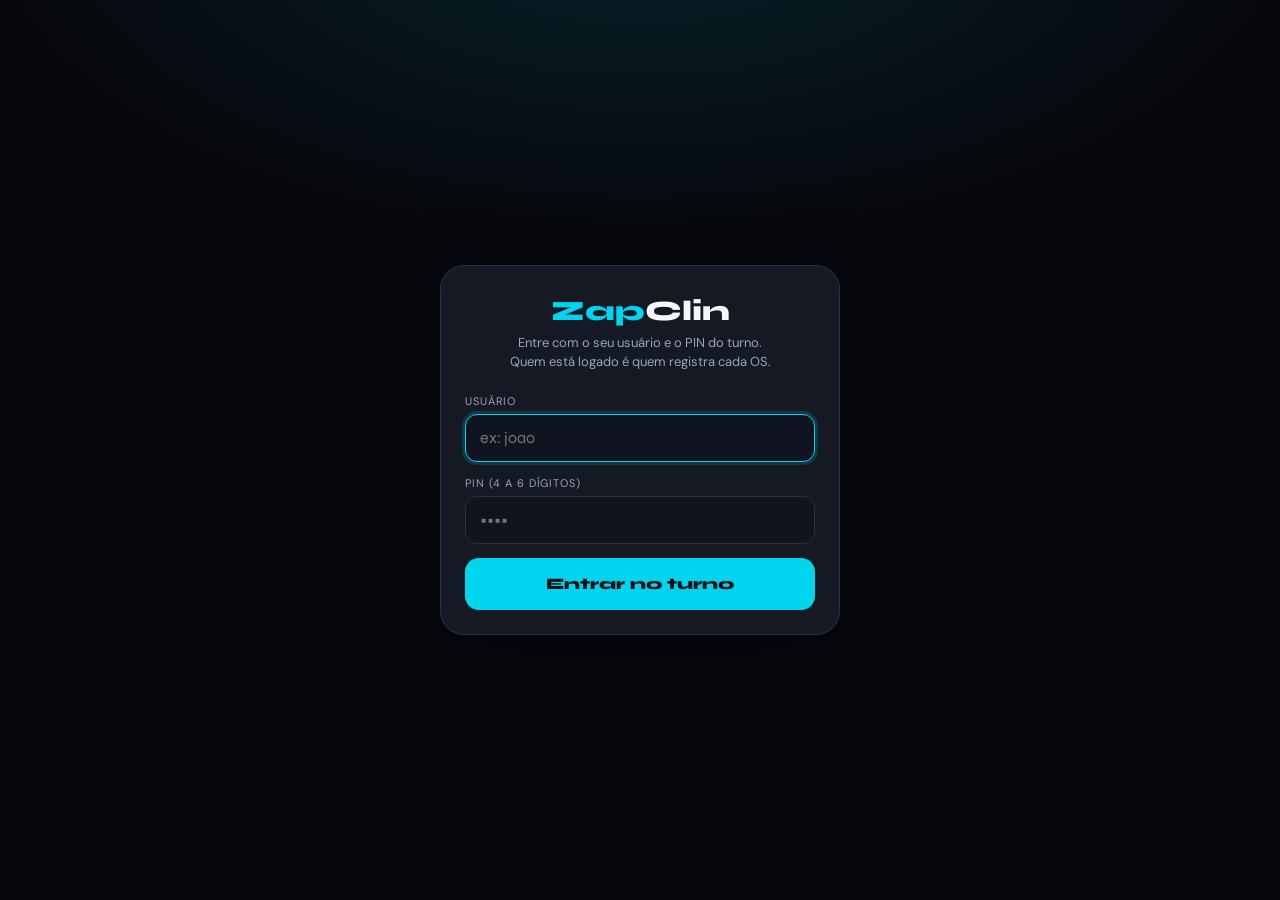
==== index.html @ 552802e2 "feat(auth): login de turno operador/supervisor/ADM — v4.36.0 e GAS 3.55 Mesmo PWA nas duas lojas, PI" ====
<!DOCTYPE html>
<!--
  ZAPCLIN — INDEX.HTML (GitHub Pages)
  Versão : 4.36.0 | Data: 31/08/2026
  NOVO v4.36.0:
  - Login de turno: operador, supervisor e ADM; carimbo de quem registrou; mesma PWA nas duas lojas
  NOVO v4.35.0:
  - Pacote Z.9: extrai zc-app.css (zero mudança visual; SW trata CSS como shell crítico)
  NOVO v4.34.1:
  - Aceite digital em aceite.html (página pública, sem faixa do Apps Script)
  NOVO v4.34.0:
  - Pacote Z.7: extrai zc-operacao.js + zc-crm.js (zero mudança de comportamento)
  NOVO v4.33.9:
  - Isola vitrine publica /site/ do Service Worker (sem interceptar marketing).
  NOVO v4.33.8:
  - Relacionamento: toque na foto do capacete abre visualizador ampliado
  NOVO v4.33.7:
  - Dashboard: corrige Projeção de Fechamento (ritmo até último dia com venda; linha só no futuro; label no ponto)
  NOVO v4.33.6:
  - Hotfix Relacionamento: fotos preview, preserve seleção Nova OS, cache fotos, lista 40 cards
  NOVO v4.33.5:
    - Pacote Z.6: extrai zc-registrar.js + zc-clientes.js (zero mudança de comportamento)
  NOVO v4.33.4:
    - Pacote Z.5: extrai zc-nav.js + zc-home.js (zero mudança de comportamento)
  NOVO v4.33.3:
    - Força reload limpo (sai de abas velhas v4.32.x com lista abaixo do gráfico)
  NOVO v4.33.0:
    - Remove metodologia + lista dia a dia abaixo do gráfico de projeção
    - Mantém KPIs, gráfico SVG interativo e fonte Inter nos valores
  NOVO v4.32.9:
    - Projeção interativa (hover/toque + tooltip)
    - Valores da projeção em Inter (--font-data), sem Syne
  NOVO v4.32.8:
    - Projeção de Fechamento em SVG/DOM (visível mesmo com canvas width 0)
    - Redesenho seguro dos gráficos do Dashboard (try/catch + rAF)
  NOVO v4.32.7:
    - Dashboard: Projeção de Fechamento após Faturamento por Dia (JS validado)
    - Ritmo diário, projeção do mês, restante e desvio dia a dia
  RESTORE v4.32.6:
    - Base estável v4.31.1 (sem o SyntaxError da v4.32.0)
  Pacote Z.8:
    - Extrai zc-historico-custos.js — página admin de histórico de custos
    - Filtros período/categoria, KPIs, composição, gráficos e extrato (client-side)
  Pacote Z.4:
    - Extrai zc-admin.js — PIN, KPIs, fechamento, consistência
  NOVO v4.30.0:
    - Catálogo jun/2026: 6 serviços (preços, descrições, tempos do flyer ZapClin)
    - Limpeza unificada + Higienização + Lavagem + Revitalização Premium (4h)
    - Aliases legados para lançamentos históricos (Limpeza + Hig. *, Revitalização)
  Pacote Z.3:
    - Extrai zc-whatsapp.js — mensagens WA, modal, OS helpers, aceite
  Pacote Z.2:
    - Extrai zc-sync.js — fila offline, buscar listar, refresh automático
  Pacote Z.1:
    - Extrai zc-version, zc-globals, zc-api, zc-core (sem mudar comportamento)
  Versão : 4.27.4 | Data: 30/05/2026
  HOTFIX v4.27.4:
    - Corrige semanas do Dashboard para calendario operacional de segunda a domingo
    - Mantem primeira e ultima semana parciais dentro do mes selecionado
  Versão : 4.27.3 | Data: 30/05/2026
  HOTFIX v4.27.3:
    - Substitui canvas semanal por grafico DOM interativo com hover/click
    - Padroniza fontes do bloco semanal e melhora leitura de receita, atendimentos e ticket
  Versão : 4.27.2 | Data: 25/05/2026
  HOTFIX v4.27.2:
    - Melhora leitura mobile do grafico semanal do Dashboard com resumo em linhas
    - Corrige donut de servicos para legenda cobrir todas as fatias desenhadas
  HOTFIX v4.27.1:
    - Adiciona grafico semanal no Dashboard com receita e atendimentos no mesmo painel
    - Permite comparar Semana 01 a 05 do mes selecionado para analise de comportamento
  Versão : 4.27.0 | Data: 25/05/2026
  FASE 27:
    - Adiciona checklist de fechamento diario no Painel Admin
    - Cruza lancamentos, OS, aceites, custos e sincronizacao local sem alterar backend
  HOTFIX v4.26.6:
    - Adiciona saude da sincronizacao local no Painel Admin
    - Mostra pendencias offline, idade da fila e atalho seguro para sincronizar
  HOTFIX v4.26.5:
  HOTFIX v4.26.5:
    - Adiciona diagnostico backend manual no Painel Admin usando action=diagnosticoSistema
    - Mostra checks de planilha, triggers, Drive, Gmail, logs e deployment sem alterar fluxos
  HOTFIX v4.26.4:
  HOTFIX v4.26.4:
    - Adiciona diagnostico de consistencia no Painel Admin para LANCAMENTOS vs CLIENTES/OS
    - Mostra lancamentos avulsos, vinculados e pendencia de backend v3.44 sem alterar dados
  HOTFIX v4.26.3:
  HOTFIX v4.26.3:
    - Sinaliza lancamentos avulsos como validos e separados de OS/clientes
    - Prepara leitura do vinculo CLIENTE retornado pelo backend v3.44
  HOTFIX v4.26.2:
    - Restaura Home para contar atendimentos do dia pela aba LANCAMENTOS
    - Alinha KPI Em producao da Operacao com a coluna Em producao, separando Atencao
  HOTFIX v4.26.1:
    - Unifica regras de fila ativa entre Home, Clientes e Operacao
    - Home passa a contar OS/clientes de hoje em vez de linhas de lancamentos
    - Inteligencia da Operacao deixa de misturar historico entregue com fila atual
  v4.26.0:
    - Inicia Fase 26 com reconciliacao curta apos escritas criticas
    - Forca refresh controlado apos salvar servico, custo, cadastro, status e edicoes
  v4.25.1:
    - Ajusta preview mobile do Relatorio Golden para abrir em tela cheia e sem miniaturizar o documento
  v4.25.0:
    - Fecha Fase 25B com Relatorio Golden v2 mais institucional e gerencial
    - Separa leitura oficial de governanca para bases historicas consolidadas
    - Evita composicao por servico falsa quando o lancamento vem agregado do PDF
  v4.24.5:
    - Reforca texto do aceite digital na mensagem de recebimento
    - Mantem link do aceite visivel como acao principal do cliente
  v4.24.4:
    - Ajusta relatorio mensal para contar atendimentos pela coluna QTD
    - Permite que abril importado do PDF apareça corretamente na tela Relatorio
    - Reduz ainda mais hierarquia dos valores monetarios no relatorio Golden
  v4.24.3:
    - Corrige comparativo do relatorio Golden para nao usar abril parcial como base anterior
    - Reduz mais a fonte numerica do relatorio oficial para leitura institucional
  v4.24.2:
    - Prepara relatório Golden para histórico consolidado por dia usando coluna QTD
    - Adiciona leitura de evolução mensal para reforçar crescimento/rentabilidade ao Golden
  v4.24.1:
    - Reduz hierarquia visual dos valores no preview oficial Golden
  v4.24.0:
    - Adiciona visualizacao do relatorio oficial Golden antes do envio
    - Permite imprimir/salvar PDF da previa diretamente pela pagina Relatorio
    - Mantem envio oficial por e-mail/Drive separado e preservado
  v4.23.0:
    - Fecha Fase 24 com painel administrativo de aceites de OS
    - Mostra aceites pendentes/confirmados, taxa de aceite e acoes rapidas de WhatsApp/link
  v4.22.1:
    - Atualiza favicons e icones PWA/Apple com a logo oficial ZapClin
    - Garante logo correta no atalho da tela inicial e barra do navegador
  v4.22.0:
    - Inicia Fase 24 com aceite simples por botao vinculado a OS
    - Inclui link de aceite na mensagem de recebimento e status visual no card do cliente
  v4.21.4:
  v4.21.4:
    - Relacionamento inicia em Todos, reorganiza filtros e ordena clientes alfabeticamente
  v4.21.3:
    - Corrige comparativo semanal do Dashboard para semana operacional de segunda a domingo
    - Compara sempre contra a semana completa anterior, mantendo padrao brasileiro de leitura
    - Nao altera graficos mensais nem demais calculos operacionais
  v4.21.2:
    - Busca fotos de capacetes sob demanda no Relacionamento para evitar lentidao no carregamento geral
    - Ativa sincronizacao viva mais curta entre aparelhos, renderizando telas dependentes apos cada ciclo
    - Mostra estado claro de carregamento de fotos na ficha e na Nova OS assistida
  v4.21.1:
  v4.21.1:
    - Corrige sincronizacao imediata apos Nova OS no Relacionamento para Clientes, Vendas, CRM e Operacao
    - Corrige atualizacao instantanea da Fila de Producao ao marcar Pronto/Entregue
    - Adiciona render centralizado de dados dependentes para reduzir telas presas ate refresh manual
  v4.21.0:
  v4.21.0:
    - Evolui Relacionamento para nova OS assistida de cliente recorrente
    - Exibe fotos anteriores do capacete e permite reutilizar referência ou cadastrar novo capacete
    - Mantém foto obrigatória, serviços/condições completos e WhatsApp personalizado de retorno
  v4.20.0:
    - Evolui Relacionamento para ficha CRM completa por cliente
    - Permite abrir dados de cadastro VIP, historico, preferencias e recorrencia pelo card
    - Adiciona Nova OS rapida a partir do cliente recorrente e pre-cadastro com fotos quando necessario
    - Prepara leitura dos dados da aba RELACIONAMENTO via backend v3.33
  v4.19.1:
    - Adiciona auditoria controlada de frontend, Apps Script e planilha exportada
    - Corrige render do Clube VIP para mostrar card destacado e total antes/depois
    - Remove sobreposições antigas de render/timer que aumentavam risco de regressão
  v4.19.0:
    - Conclui Fase 23E com resumo diario copiavel e leitura mensal estrategica
    - Adiciona sugestao de horario de retirada no aviso WhatsApp de pronto
    - Mantem automacoes guiadas no frontend sem alterar backend ou dados operacionais
  v4.18.0:
    - Conclui Fase 23D2 com perfil comercial do cliente na página Relacionamento
    - Adiciona ticket médio, serviços anteriores, tags de campanha e mensagens para recorrentes
    - Melhora gestão de fidelidade sem poluir a tela de cadastro operacional
  v4.17.0:
    - Conclui Fase 23C com inteligência operacional de SLA na Fila de Produção
    - Adiciona tempo médio por serviço, ranking de horários de pico e alerta de proximidade do prazo
    - Mostra leitura operacional acionável sem alterar cadastro, status ou WhatsApp
  v4.16.0:
    - Conclui Fase 23B com Dashboard Executivo: comparativo semanal, melhor dia e leitura estratégica do mês
    - Separa lançamentos válidos de cancelados nas análises gerenciais
    - Adiciona insights acionáveis de receita, margem, ticket e volume sem alterar backend
  v4.15.0:
    - Aplica revisão visual operacional com superfícies mais limpas, hierarquia forte e menor saturação constante
    - Padroniza cartões, KPIs, formulários, listas e estados visuais sem alterar fluxos de negócio
    - Melhora leitura em desktop/mobile mantendo identidade escura/neon da ZapClin
  v4.14.3:
     - Adiciona leitura do beneficio Clube VIP/aniversario aplicado pelo backend
     - Destaca card com desconto auditado e total liquido quando a regra for comprovada
  v4.14.2:
     - Corrige prazo operacional da Revitalizacao para 24h/1440min
     - Mantem soma de prazos por capacete e parada do tempo ao marcar Pronto
  v4.14.1:
     - Padroniza fonte numerica em todas as telas operacionais, historico, vendas, CRM e relatorios
     - Mantem leitura tabular para valores, OS, rankings, tempos e KPIs sem alterar regras de negocio
  v4.14.0:
     - Adiciona Relacionamento/CRM para recorrência, manutenção 30+ dias, campanhas e fidelidade
     - Inclui link de cadastro VIP na mensagem de recebimento apenas para primeira visita
     - Inclui link de avaliação Google na mensagem de capacete pronto
     - Restaura indicador de visita no card ativo do cliente
  v4.13.1:
     - Troca fonte numerica para leitura mais limpa em KPIs, valores e graficos
     - Corrige moeda BRL com separador de milhar no padrao brasileiro
  v4.13.0:
     - Antecipa Fase 23A com tokens semanticos de cor e menor saturacao constante
     - Melhora hierarquia visual de OS, status, tempo, valores e cards operacionais
     - Adiciona skeleton/loading, toasts estruturados e feedback visual ao mudar status
  v4.12.0:
     - Adiciona geracao de OS digital/PDF direto dos cards de cliente e operacao
     - Abre o PDF salvo no Drive e registra a emissao nos LOGS via backend v3.27
  v4.11.0:
     - Adiciona Painel Operacional/Fila de Produção
     - Organiza atendimentos por urgência, produção e prontos para retirada
     - Mostra KPIs de fila, atrasos, SLA e próximos serviços prioritários
  v4.10.3:
     - Ajusta SLA para parar ao marcar Pronto, não apenas Entregue
     - Dispara aviso WhatsApp de capacete pronto ao concluir o serviço
     - Mantém tempo final congelado quando o cliente retira/é marcado como Entregue
  v4.10.2:
     - Restaura tempo de permanência no card do cliente
     - Vincula prazo ao tempo definido de cada serviço e soma tempos por capacete
     - Exibe status visual de dentro do prazo/atenção/atrasado; cronômetro só para em Entregue/Cancelado
  v4.10.1:
     - Transforma página Vendas em visão gerencial com KPIs, filtros, ranking e insights
     - Mantém histórico editável/cancelável, mas prioriza leitura estratégica do período
  v4.10.0:
     - Adiciona gestão operacional editável para clientes, lançamentos e custos
     - Move ações secundárias para menu contextual, reduzindo poluição visual dos cards
     - Usa cancelamento lógico auditável em vez de exclusão física imediata
  v4.9.0:
     - Adiciona Painel Admin de LOGS para observabilidade operacional
     - Lista eventos recentes, erros, alertas e telemetria frontend via backend v3.22
     - Mantém leitura limitada e fallback local, sem alterar fluxos operacionais
  v4.8.6:
     - Adiciona telemetria frontend para registrar eventos operacionais na aba LOGS via backend v3.21
     - Registra falhas de API, cadastro de cliente, envio WhatsApp, alteração de status e acesso Admin
     - Não altera dados operacionais; apenas envia eventos leves de observabilidade
  v4.8.5:
     - Adiciona Histórico Operacional por OS: busca por OS/nome/telefone e botão Copiar OS
  v4.8.3:
     - Corrige mensagem WhatsApp: remove emojis complexos que quebravam em iOS/WhatsApp
     - Inclui nome, telefone formatado e data/hora do recebimento no comprovante
     - Mantém mensagem dinâmica conforme serviço, valor e condições cadastradas
     - Alerta de Sujidade crítica aparece somente quando marcado
  HOTFIX v4.8.1:
  v4.8.2:
    - Corrige Painel Admin para não sobrescrever KPIs locais válidos com resposta zerada/incompleta do servidor
    - Mantém fallback local/cache quando buscarKpisAdmin retornar dados inconsistentes
  FASE 9 v4.8:
    - Reforça o controle de acesso Admin/PIN sem alterar backend nem fluxos operacionais
    - Centraliza configuração do Admin em ADMIN_CONFIG
    - Adiciona bloqueio temporário após tentativas incorretas de PIN
    - Evita múltiplos timers/listeners de sessão Admin ativos ao mesmo tempo
    - Mantém bloqueio de rotas administrativas quando isAdmin=false
  FASE 8 v4.7:
    - Centraliza controle de versão do frontend em APP_VERSION
    - Adiciona controle seguro de atualização/cache local sem apagar dados operacionais
    - Mantém versão visível no topo mobile e no status Online/Offline
    - Corrige atualização do título mobile para não apagar o indicador de versão na Home
  FASE 6 v4.5:
    - Remove a segunda data da área da Home em mobile e desktop
    - Mantém somente a data do cabeçalho superior mobile
    - Evita data colada ao texto de saudação "Boa tarde 👋" no desktop
  FASE 5 v4.4:
    - Remove definitivamente o botão/casa do topo mobile e mantém somente a data no canto direito
    - Exibe a versão atual do frontend ao lado do status Online/Offline e no título mobile
    - Facilita validação visual de que o GitHub Pages carregou a versão atual
  FASE 4 v4.3:
    - Remove botão Home duplicado do topo mobile
    - Mantém a data no canto direito do cabeçalho mobile
    - Preserva navegação Home pelo menu lateral e pelos cards internos
  FASE 3 v4.2:
    - Centralização das chamadas da API em apiGet()
    - Redução de carregamento inicial com cache local imediato e refresh em segundo plano
    - Melhoria de menu/home: botão Home no mobile, validação de rota e scroll ao topo
    - Estabilização mobile com área segura e fechamento consistente do menu
  FASE 2 v4.1:
    - Painel Admin passa a buscar KPIs server-side via action=buscarKpisAdmin
    - Mantido fallback local/cache se servidor falhar
    - Nenhuma alteração estrutural nas demais telas/fluxos
  FASE 1 v4.0:
    - Layout base reestruturado com sidebar lateral
    - Sidebar fixa no desktop (240px), overlay no mobile
    - Mobile header com hamburger
    - Indicador Online/Offline em tempo real
    - Placeholder para PIN Admin (Fase 3)
    - Todas funcionalidades v3.11 preservadas
  Web App: AKfycbx1MKIovW80bcjwRcqoGG88Oyh24N6UQdO9BjTcowMkq2iDLUiqhokUPQ2Hf_d5w_8yLg
  SheetID: 1nL694BR_tkO5iHYHMoTpIelyMqXtktjIa87mWFeGmug
-->
<html lang="pt-BR">
<head>
<script>
/* Fluxo padrão ZapClin: ?force=vX.Y.Z limpa cache uma vez (REGRAS_DE_PUBLICACAO_SEGURA) */
(function(){
  try{
    var params=new URLSearchParams(location.search||'');
    var force=params.get('force');
    if(!force) return;
    var KEY='zapclin_force_done_'+force;
    if(sessionStorage.getItem(KEY)==='1') return;
    var tasks=[];
    if('serviceWorker' in navigator){
      tasks.push(navigator.serviceWorker.getRegistrations().then(function(regs){
        return Promise.all((regs||[]).map(function(r){ return r.unregister(); }));
      }).catch(function(){}));
    }
    if(window.caches&&caches.keys){
      tasks.push(caches.keys().then(function(keys){
        return Promise.all((keys||[]).map(function(k){ return caches.delete(k); }));
      }).catch(function(){}));
    }
    Promise.all(tasks).then(function(){
      sessionStorage.setItem(KEY,'1');
      location.replace(location.pathname+'?v='+encodeURIComponent(force)+'&_='+Date.now());
    }).catch(function(){
      sessionStorage.setItem(KEY,'1');
      location.replace(location.pathname+'?v='+encodeURIComponent(force)+'&_='+Date.now());
    });
  }catch(e){}
})();
</script>
<meta charset="UTF-8">
<meta name="viewport" content="width=device-width, initial-scale=1.0, maximum-scale=1.0, user-scalable=no">
<meta name="apple-mobile-web-app-capable" content="yes">
<meta name="apple-mobile-web-app-status-bar-style" content="black-translucent">
<meta name="apple-mobile-web-app-title" content="ZapClin">
<meta name="theme-color" content="#0a0a0f">
<meta http-equiv="Cache-Control" content="no-cache, no-store, must-revalidate">
<meta http-equiv="Pragma" content="no-cache">
<link rel="manifest" href="manifest.json?v=4.22.1">
<link rel="icon" type="image/png" sizes="16x16" href="favicon-16.png?v=4.22.1">
<link rel="icon" type="image/png" sizes="32x32" href="favicon-32.png?v=4.22.1">
<link rel="shortcut icon" href="favicon.ico?v=4.22.1">
<link rel="apple-touch-icon" sizes="180x180" href="apple-touch-icon.png?v=4.22.1">
<title>ZapClin</title>
<link rel="preconnect" href="https://fonts.googleapis.com">
<link href="https://fonts.googleapis.com/css2?family=Syne:wght@400;600;700;800&family=DM+Sans:wght@300;400;500;600&family=Inter:wght@500;600;700;800&display=swap" rel="stylesheet">
<link rel="stylesheet" href="zc-app.css?v=v4.36.0">

</head>
<body>

<div class="zc-login-gate show" id="zcLoginGate" aria-hidden="false">
  <form class="zc-login-card" onsubmit="zcAuthLoginSubmit_(event)">
    <div class="zc-login-brand"><span class="z">Zap</span>Clin</div>
    <div class="zc-login-sub">Entre com o seu usuário e o PIN do turno.<br>Quem está logado é quem registra cada OS.</div>
    <label class="zc-login-label" for="zcLoginUsuario">Usuário</label>
    <input class="zc-login-input" id="zcLoginUsuario" name="usuario" autocomplete="username" autocapitalize="off" spellcheck="false" placeholder="ex: joao">
    <label class="zc-login-label" for="zcLoginPin">PIN (4 a 6 dígitos)</label>
    <input class="zc-login-input" id="zcLoginPin" name="pin" type="password" inputmode="numeric" maxlength="6" autocomplete="current-password" placeholder="••••">
    <div class="zc-login-erro" id="zcLoginErro"></div>
    <button class="zc-login-btn" id="zcLoginBtn" type="submit">Entrar no turno</button>
  </form>
</div>

<!-- ═══ SIDEBAR OVERLAY (mobile) ═══ -->
<div class="sb-overlay" id="sbOverlay" onclick="fecharSidebar()"></div>

<!-- ═══ SIDEBAR ═══ -->
<aside class="sidebar" id="sidebar">
  <div class="sb-logo-area">
    <img class="sb-logo-img" src="[data-uri]" alt="ZapClin">
    <div class="sb-brand-wrap">
      <div class="sb-brand-name"><span class="sb-brand-z">Zap</span><span class="sb-brand-c">Clin</span></div>
      <div class="sb-status">
        <span class="sb-dot sb-offline" id="sbDot"></span>
        <span class="sb-status-txt" id="sbStatusTxt">Verificando... · v4.36.0</span>
      </div>
    </div>
  </div>

  <div class="zc-sessao-chip" id="zcSessaoChip">
    <div class="zc-sessao-nome" id="zcSessaoNome">—</div>
    <div class="zc-sessao-meta" id="zcSessaoMeta">—</div>
    <button type="button" class="zc-sessao-sair" onclick="zcAuthEncerrarTurno_()">Encerrar turno</button>
  </div>
  <div class="zc-unidade-filtro" id="zcUnidadeFiltroWrap">
    <select id="zcUnidadeFiltro" onchange="zcAuthOnUnidadeChange_()">
      <option value="golden">Golden Shopping</option>
      <option value="anil">Rio Anil</option>
      <option value="rede">Rede (as duas)</option>
    </select>
  </div>

  <nav class="sb-nav">
    <button class="sb-btn active" data-page="home" onclick="goTo('home',this)">
      <span class="sb-icon">🏠</span> Home
    </button>
    <button class="sb-btn" data-page="registrar" onclick="goTo('registrar',this)">
      <span class="sb-icon">📋</span> Registrar
      <span class="sb-badge" id="pendenteBadge"></span>
    </button>
    <button class="sb-btn" data-page="clientes" onclick="goTo('clientes',this)">
      <span class="sb-icon">👥</span> Clientes
    </button>
    <button class="sb-btn" data-page="relacionamento" onclick="goTo('relacionamento',this)">
      <span class="sb-icon">💎</span> Relacionamento
    </button>
    <button class="sb-btn" data-page="operacao" onclick="goTo('operacao',this)">
      <span class="sb-icon">🧭</span> Operação
    </button>
    <button class="sb-btn" data-page="custos" onclick="goTo('custos',this)">
      <span class="sb-icon">💸</span> Custos
    </button>

    <!-- ═══ ADMIN SECTION — aparece na Fase 3 ═══ -->
    <div class="sb-admin-section" id="sbAdminSection">
      <div class="sb-divider">ADMINISTRAÇÃO</div>
      <button class="sb-btn" data-page="admin" onclick="goTo('admin',this)">
        <span class="sb-icon">📊</span> Painel Admin
      </button>
      <button class="sb-btn" data-page="dashboard" onclick="goTo('dashboard',this)">
        <span class="sb-icon">📈</span> Dashboard
      </button>
      <button class="sb-btn" data-page="lancamentos" onclick="goTo('lancamentos',this)">
        <span class="sb-icon">💹</span> Vendas
      </button>
      <button class="sb-btn" data-page="relatorio" onclick="goTo('relatorio',this)">
        <span class="sb-icon">📋</span> Relatório
      </button>
      <button class="sb-btn" data-page="historico" onclick="goTo('historico',this)">
        <span class="sb-icon">🗂️</span> Histórico
      </button>
      <button class="sb-btn" data-page="historico-custos" onclick="goTo('historico-custos',this)">
        <span class="sb-icon">💸</span> Hist. Custos
      </button>
      <button class="sb-btn" data-page="aceites" onclick="goTo('aceites',this)">
        <span class="sb-icon">✅</span> Aceites
      </button>
      <button class="sb-btn" data-page="logs" onclick="goTo('logs',this)">
        <span class="sb-icon">🧭</span> Logs
      </button>
    </div>
  </nav>

  <div class="sb-footer">
    <!-- Timer admin — Fase 3 -->
    <div class="sb-admin-bar" id="sbAdminBar">
      <span>🔐 Admin <span id="sbTimer">1:00</span></span>
      <button class="sb-sair" onclick="adminLogout()">Sair</button>
    </div>
    <!-- Botão gerenciar -->
    <button class="sb-gerenciar" id="sbGerenciarBtn" onclick="abrirAdmin()">
      🔐 Gerenciar
    </button>
    <!-- Input oculto para manter webAppUrl funcional -->
    <input type="hidden" id="webAppUrl">
    <input type="hidden" id="statusConexao">
  </div>
</aside>

<!-- ═══ CONTENT AREA ═══ -->
<div class="app-layout">
  <div class="content-area">

    <!-- Mobile Header -->
    <div class="mobile-header">
      <button class="mh-hamburger" onclick="toggleSidebar()">☰</button>
      <span class="mh-title" id="mobileTitle">ZapClin <span class="mh-version" id="mobileVersion">v4.36.0</span></span>
      <!-- [v4.4 MOBILE]
           Botão/casa removido definitivamente do topo mobile.
           A área direita passa a mostrar somente a data para evitar duplicidade de Home. -->
      <span class="mh-date" id="mobileDateBadge"></span>
    </div>

    <!-- Modais -->
    <!-- ═══ MODAIS ═══ -->
<div class="vp-modal" id="vincularModal">
  <div class="vp-box">
    <div class="vp-emoji">📊</div>
    <div class="vp-title">Registrar no Caixa?</div>
    <div class="vp-sub">Deseja criar os lançamentos na aba <strong>Vendas</strong>?</div>
    <div class="vp-preview" id="vincularPreview"></div>
    <button class="vp-btn blue" onclick="confirmarVincular(true)">✅ Sim, registrar no caixa</button>
    <button class="vp-skip" onclick="confirmarVincular(false)">Não, somente cadastrar</button>
  </div>
</div>
<div class="vp-modal" id="pagamentoModal">
  <div class="vp-box">
    <div class="vp-emoji">💰</div>
    <div class="vp-title">Confirmar Entrega</div>
    <div class="vp-sub">Cliente: <strong id="pagClienteNome"></strong></div>
    <div class="form-group" style="margin:16px 0 8px;text-align:left">
      <label class="form-label">📅 Data do Pagamento</label>
      <input class="form-input" type="date" id="pagamentoData">
    </div>
    <button class="vp-btn green" onclick="confirmarPagamento()">💰 Confirmar Entrega e Pagamento</button>
    <button class="vp-skip" onclick="fecharPagamentoModal()">Cancelar</button>
  </div>
</div>
<div class="wa-modal" id="waModal">
  <div class="wa-box">
    <div class="wa-emoji" id="waEmoji">📲</div>
    <div class="wa-title" id="waTitulo">Enviar mensagem?</div>
    <div class="wa-sub">Para <strong id="waClienteNome"></strong></div>
    <div class="wa-preview" id="waPreview"></div>
    <button class="wa-btn" onclick="confirmarEnvioWA()"><span style="font-size:20px">💬</span> Enviar no WhatsApp</button>
    <button class="wa-skip" onclick="fecharWaModal()">Pular por agora</button>
  </div>
</div>

<div class="edit-overlay" id="editOverlay" onclick="fecharEditorOperacional(event)">
  <div class="edit-sheet" onclick="event.stopPropagation()">
    <div class="edit-head">
      <div class="edit-title" id="editTitle">Editar</div>
      <button class="edit-close" onclick="fecharEditorOperacional()">×</button>
    </div>
    <div id="editBody"></div>
    <div class="edit-actions" id="editActions"></div>
  </div>
</div>

<div class="crm-foto-overlay" id="crmFotoOverlay" onclick="fecharFotoCrmLightbox_(event)">
  <div class="crm-foto-box" onclick="event.stopPropagation()">
    <div class="crm-foto-head">
      <div>
        <div class="crm-foto-title" id="crmFotoTitle">Foto do capacete</div>
        <div class="crm-foto-sub" id="crmFotoSub"></div>
      </div>
      <button type="button" class="edit-close" onclick="fecharFotoCrmLightbox_()" aria-label="Fechar">×</button>
    </div>
    <div class="crm-foto-body">
      <img id="crmFotoImg" alt="Foto do capacete">
      <div class="crm-foto-loading" id="crmFotoLoading">Carregando foto ampliada...</div>
    </div>
  </div>
</div>

<div class="toast" id="toast"></div>

    <div class="toast" id="toast"></div>

    <!-- ═══ PÁGINAS ═══ -->
    <!-- ═══════════════════════════════ PAGE: HOME ═══════════════════════════════ -->
<div class="page active" id="page-home">
  <div class="home-wrap">

    <!-- Topo operacional -->
    <div class="home-topo">
      <div class="home-topo-left">
        <div class="home-topo-greeting" id="homeGreeting">Bom dia 👋</div>
        <div class="home-topo-sub">Pronto para atender!</div>
      </div>
      <!-- [v4.7 REMOÇÃO]
           A data da Home foi removida para evitar duplicidade no mobile
           e impedir que no desktop ela fique colada à saudação "Boa tarde 👋".
           A data oficial permanece apenas no cabeçalho superior mobile. -->
    </div>

        <!-- Stats operador (sem dados financeiros) -->
    <div class="home-stats">
      <div class="home-stat hs-cyan">
        <div class="hs-label">Atendimentos hoje</div>
        <div class="hs-val cyan" id="homeAtend">—</div>
        <div class="hs-sub">serviços lançados hoje</div>
      </div>
      <div class="home-stat hs-orange">
        <div class="hs-label">Clientes ativos</div>
        <div class="hs-val orange" id="homeAtivos">—</div>
        <div class="hs-sub">em andamento ou pronto</div>
      </div>
    </div>
    <div class="home-source-note" id="homeLancInfo"></div>

    <!-- Grid de menu -->
    <div class="home-sec-label">Menu principal</div>
    <div class="home-grid">
      <div class="home-card" style="--hc:var(--cyan)" onclick="goTo('registrar',null)">
        <div class="hc-icon">📋</div>
        <div class="hc-name">Registrar</div>
        <div class="hc-desc">Salvar serviço rapidamente</div>
        <div class="hc-arr">›</div>
      </div>
      <div class="home-card" style="--hc:var(--purple)" onclick="goTo('clientes',null)">
        <div class="hc-icon">👥</div>
        <div class="hc-name">Clientes</div>
        <div class="hc-desc">Cadastro e atendimentos</div>
        <div class="hc-arr">›</div>
      </div>
      <div class="home-card" style="--hc:var(--blue)" onclick="goTo('relacionamento',null)">
        <div class="hc-icon">💎</div>
        <div class="hc-name">Relacionamento</div>
        <div class="hc-desc">Retorno, fidelidade e campanhas</div>
        <div class="hc-arr">›</div>
      </div>
      <div class="home-card" style="--hc:var(--green)" onclick="goTo('operacao',null)">
        <div class="hc-icon">🧭</div>
        <div class="hc-name">Operação</div>
        <div class="hc-desc">Fila de produção e SLA</div>
        <div class="hc-arr">›</div>
      </div>
      <div class="home-card" style="--hc:var(--orange)" onclick="goTo('custos',null)">
        <div class="hc-icon">💸</div>
        <div class="hc-name">Custos</div>
        <div class="hc-desc">Controle de gastos</div>
        <div class="hc-arr">›</div>
      </div>
      <div class="home-card" style="--hc:var(--blue)" onclick="abrirAdmin()">
        <div class="hc-icon">🔐</div>
        <div class="hc-name">Gerenciar</div>
        <div class="hc-desc">Área administrativa</div>
        <div class="hc-arr">›</div>
      </div>
    </div>

  </div>
</div>

<!-- ═══════════════════════════════ PAGE: REGISTRAR ═══════════════════════════════ -->
<div class="page" id="page-registrar">
  <button class="sync-btn" id="syncBtn" onclick="sincronizarPendentes()">🔄 Sincronizar Pendentes (<span id="syncCount">0</span>)</button>
  <div class="section-title">Selecionar Serviços</div>
  <div id="serviceList"></div>
  <div class="total-bar">
    <div><div class="total-label">💰 Total Selecionado</div><div class="total-count" id="selectedCount">0 serviço(s)</div></div>
    <div class="total-value" id="totalValue">R$ 0,00</div>
  </div>
  <button class="save-btn" id="saveBtn" onclick="salvar()">▶ SALVAR REGISTRO</button>
</div>

<!-- ═══════════════════════════════ PAGE: LANÇAMENTOS ═══════════════════════════════ -->
<div class="page" id="page-lancamentos">
  <div class="section-title">Visão Gerencial</div>
  <div class="vendas-kpi-grid">
    <div class="venda-kpi cyan"><div class="venda-kpi-label">Faturamento</div><div class="venda-kpi-val cyan" id="vendaFat">—</div><div class="venda-kpi-sub" id="vendaFatSub">no período</div></div>
    <div class="venda-kpi blue"><div class="venda-kpi-label">Serviços</div><div class="venda-kpi-val blue" id="vendaQtd">—</div><div class="venda-kpi-sub">lançamentos válidos</div></div>
    <div class="venda-kpi green"><div class="venda-kpi-label">Ticket médio</div><div class="venda-kpi-val green" id="vendaTicket">—</div><div class="venda-kpi-sub">por serviço</div></div>
    <div class="venda-kpi orange"><div class="venda-kpi-label">Cancelados</div><div class="venda-kpi-val orange" id="vendaCancel">—</div><div class="venda-kpi-sub">no período</div></div>
  </div>
  <div class="venda-filtros">
    <button class="venda-filter-btn ativo" data-vperiodo="hoje" onclick="setVendasPeriodo('hoje',this)">Hoje</button>
    <button class="venda-filter-btn" data-vperiodo="7d" onclick="setVendasPeriodo('7d',this)">7 dias</button>
    <button class="venda-filter-btn" data-vperiodo="mes" onclick="setVendasPeriodo('mes',this)">Mês</button>
    <button class="venda-filter-btn" data-vperiodo="todos" onclick="setVendasPeriodo('todos',this)">Todos</button>
  </div>
  <div class="venda-insights" id="vendaInsights"></div>
  <div class="section-title">Ranking de Serviços</div>
  <div class="venda-rank" id="vendaRanking"></div>
  <div class="section-title">Histórico do Período</div>
  <div id="lancList"><div class="skeleton-list"><div class="skeleton-card sm"></div><div class="skeleton-card sm"></div><div class="skeleton-card sm"></div></div></div>
</div>

<!-- ═══════════════════════════════ PAGE: CUSTOS ═══════════════════════════════ -->
<div class="page" id="page-custos">
  <div class="section-title">Registrar Custo</div>
  <div class="config-card">
    <div class="form-group"><label class="form-label">📅 Data</label><input class="form-input" type="date" id="custoData"></div>
    <div class="form-group"><label class="form-label">📝 Descrição</label><input class="form-input" type="text" id="custoDesc" placeholder="Ex: Compra de luvas..." oninput="atualizarCategoria()"><div id="catBadge" class="cat-badge" style="display:none"></div></div>
    <div class="form-group"><label class="form-label">💸 Valor (R$)</label><input class="form-input" type="number" id="custoVal" placeholder="0,00" step="0.01" min="0"></div>
    <button class="save-btn orange" id="custoBtnSalvar" onclick="salvarCusto()">▶ REGISTRAR CUSTO</button>
  </div>
  <div class="section-title">Últimos Custos</div>
  <div id="custoList"><div class="skeleton-list"><div class="skeleton-card sm"></div><div class="skeleton-card sm"></div><div class="skeleton-card sm"></div></div></div>
</div>

<!-- ═══════════════════════════════ PAGE: OPERACAO ═══════════════════════════════ -->
<div class="page" id="page-operacao">
  <div class="op-hero">
    <div>
      <div class="op-title">Fila de Produção</div>
      <div class="op-sub" id="opSub">Prioridade por SLA, status e horário de entrada.</div>
    </div>
    <button class="op-refresh" onclick="carregarOperacao(true)">Atualizar fila</button>
  </div>

  <div class="op-kpis">
    <div class="op-kpi" style="--c:var(--cyan)"><div class="op-kpi-lbl">Em produção</div><div class="op-kpi-val" id="opKpiProducao">—</div><div class="op-kpi-sub">no prazo</div></div>
    <div class="op-kpi" style="--c:var(--red)"><div class="op-kpi-lbl">Atenção</div><div class="op-kpi-val" id="opKpiAtraso">—</div><div class="op-kpi-sub">risco ou atraso</div></div>
    <div class="op-kpi" style="--c:var(--green)"><div class="op-kpi-lbl">Prontos</div><div class="op-kpi-val" id="opKpiProntos">—</div><div class="op-kpi-sub">retirada/aviso</div></div>
    <div class="op-kpi" style="--c:var(--blue)"><div class="op-kpi-lbl">SLA</div><div class="op-kpi-val" id="opKpiSla">—</div><div class="op-kpi-sub">em andamento</div></div>
  </div>

  <div class="op-alert" id="opAlert"></div>

  <div class="op-risk-list" id="opRiskList"></div>

  <div class="op-intel-grid">
    <div class="op-intel-card">
      <div class="op-intel-title">⏱ Tempo médio por serviço</div>
      <div id="opServicoSlaList"><div class="dash-empty">Carregando análise...</div></div>
    </div>
    <div class="op-intel-card">
      <div class="op-intel-title">🕐 Horários de pico</div>
      <div id="opPicoList"><div class="dash-empty">Carregando horários...</div></div>
    </div>
  </div>

  <div class="op-filters">
    <button class="op-filter ativo" data-op="todos" onclick="setOperacaoFiltro('todos',this)">Todos</button>
    <button class="op-filter" data-op="atencao" onclick="setOperacaoFiltro('atencao',this)">Atenção</button>
    <button class="op-filter" data-op="andamento" onclick="setOperacaoFiltro('andamento',this)">Produção</button>
    <button class="op-filter" data-op="prontos" onclick="setOperacaoFiltro('prontos',this)">Prontos</button>
  </div>

  <div class="op-lanes">
    <div class="op-lane" id="opLaneAtencaoWrap">
      <div class="op-lane-head"><div class="op-lane-title">Atenção agora</div><div class="op-lane-count" id="opCountAtencao">0</div></div>
      <div class="op-list" id="opListAtencao"></div>
    </div>
    <div class="op-lane" id="opLaneAndamentoWrap">
      <div class="op-lane-head"><div class="op-lane-title">Em produção</div><div class="op-lane-count" id="opCountAndamento">0</div></div>
      <div class="op-list" id="opListAndamento"></div>
    </div>
    <div class="op-lane" id="opLaneProntosWrap">
      <div class="op-lane-head"><div class="op-lane-title">Prontos para retirada</div><div class="op-lane-count" id="opCountProntos">0</div></div>
      <div class="op-list" id="opListProntos"></div>
    </div>
  </div>
</div>

<!-- ═══════════════════════════════ PAGE: CLIENTES ═══════════════════════════════ -->
<div class="page" id="page-clientes">
  <div class="section-title">Novo Cadastro</div>
  <div class="config-card">
    <div class="form-group"><label class="form-label">👤 Nome do Cliente</label><input class="form-input blue" type="text" id="clienteNome" placeholder="Nome completo" autocomplete="name" oninput="verificarCadastroCompleto()"></div>
    <div class="form-group"><label class="form-label">📱 Telefone</label><input class="form-input blue" type="tel" id="clienteTel" placeholder="(XX) 9XXXX-XXXX" autocomplete="tel" oninput="verificarCadastroCompleto()"></div>
    <div class="stepper-wrap">
      <span class="stepper-label">🪖 Quantidade de Capacetes</span>
      <div class="stepper-ctrl">
        <button class="stepper-btn" id="stepperMenosBtn" onclick="stepperMenos()" disabled>−</button>
        <span class="stepper-val" id="stepperVal">0</span>
        <button class="stepper-btn" id="stepperMaisBtn" onclick="stepperMais()">+</button>
      </div>
    </div>
    <div id="capacetesSection" style="display:none">
      <div class="form-label" style="margin:4px 0 12px">🎯 Serviços &amp; Fotos</div>
      <div id="capacetesGrid"></div>
      <div class="total-cliente-row">
        <div><div class="total-cli-label">💰 Total Bruto</div></div>
        <div class="total-cli-val" id="clienteTotal">R$ 0,00</div>
      </div>
      <div class="desconto-section">
        <div class="form-label">🏷️ Desconto (R$) — opcional</div>
        <input class="form-input blue" type="number" id="clienteDesconto" placeholder="0,00" step="0.01" min="0" value="" oninput="atualizarTotalCliente()">
        <div class="desconto-row">
          <span class="desconto-label">💰 Total Líquido (a receber)</span>
          <span class="desconto-liquido" id="clienteTotalLiquido">R$ 0,00</span>
        </div>
      </div>
    </div>
    <div class="upload-progress" id="uploadProgress">
      <div class="progress-label" id="progressLabel">Enviando...</div>
      <div class="progress-bar-wrap"><div class="progress-bar" id="progressBar"></div></div>
    </div>
    <button class="save-btn blue" id="clienteSaveBtn" onclick="salvarCliente()" disabled style="margin-top:18px">🪖 CADASTRAR CLIENTE</button>
  </div>
  <div class="section-title">Atendimentos <span id="clienteCount" style="font-weight:400;color:var(--muted);font-size:10px"></span></div>
  <div class="search-wrap">
    <span class="search-icon">🔍</span>
    <input type="text" class="search-input" id="clienteSearch" placeholder="Buscar por OS, nome ou telefone..." oninput="filtrarClientes(this.value)">
  </div>
  <div id="clienteList"><div class="skeleton-list"><div class="skeleton-card lg"></div><div class="skeleton-card lg"></div><div class="skeleton-card lg"></div></div></div>
</div>

<!-- ═══════════════════════════════ PAGE: RELACIONAMENTO ═══════════════════════════════ -->
<div class="page" id="page-relacionamento">
  <div class="op-hero">
    <div>
      <div class="op-title">Relacionamento</div>
      <div class="op-sub" id="crmSub">Carteira de clientes, retorno em 30 dias e campanhas VIP.</div>
    </div>
    <button class="op-refresh" onclick="carregarRelacionamento(true)">Atualizar clientes</button>
  </div>

  <div class="crm-grid">
    <div class="crm-card" style="--c:var(--cyan)"><div class="crm-label">Clientes únicos</div><div class="crm-val" id="crmUnicos">—</div><div class="crm-sub">por telefone</div></div>
    <div class="crm-card" style="--c:var(--green)"><div class="crm-label">Recorrentes</div><div class="crm-val" id="crmRecorrentes">—</div><div class="crm-sub">voltaram ao menos 1 vez</div></div>
    <div class="crm-card" style="--c:var(--orange)"><div class="crm-label">30+ dias</div><div class="crm-val" id="crmManutencao">—</div><div class="crm-sub">bons para manutenção</div></div>
    <div class="crm-card" style="--c:var(--purple)"><div class="crm-label">Potencial VIP</div><div class="crm-val" id="crmVip">—</div><div class="crm-sub">frequência ou valor alto</div></div>
  </div>

  <div class="venda-filtros">
    <button class="venda-filter-btn ativo" data-crm="todos" onclick="setRelacionamentoFiltro('todos',this)">Todos</button>
    <button class="venda-filter-btn" data-crm="30d" onclick="setRelacionamentoFiltro('30d',this)">Manutenção 30+</button>
    <button class="venda-filter-btn" data-crm="recorrentes" onclick="setRelacionamentoFiltro('recorrentes',this)">Recorrentes</button>
    <button class="venda-filter-btn" data-crm="vip" onclick="setRelacionamentoFiltro('vip',this)">VIP</button>
    <button class="venda-filter-btn" data-crm="novos" onclick="setRelacionamentoFiltro('novos',this)">Primeira visita</button>
    <button class="venda-filter-btn" data-crm="inativos" onclick="setRelacionamentoFiltro('inativos',this)">60+ dias</button>
  </div>

  <div class="search-wrap crm-search">
    <span class="search-icon">🔍</span>
    <input type="text" class="search-input" id="crmSearch" placeholder="Buscar por nome, telefone, OS ou serviço..." oninput="filtrarRelacionamento(this.value)">
  </div>

  <div class="section-title">Carteira ativa <span id="crmCount" style="font-weight:400;color:var(--muted);font-size:10px"></span></div>
  <div class="crm-list" id="crmList"><div class="skeleton-card lg"></div><div class="skeleton-card lg"></div></div>
</div>

<!-- ═══════════════════════════════ PAGE: DASHBOARD ═══════════════════════════════ -->
<div class="page" id="page-dashboard">
  <!-- Badge admin -->
  <div class="admin-badge">
    <div>
      <div class="admin-badge-left">📈 Dashboard</div>
      <div class="admin-badge-timer">Sessão: <span id="adminTimerDisplay3">1:00</span></div>
    </div>
    <button class="admin-badge-sair" onclick="adminLogout()">Sair</button>
  </div>

  <!-- Seletor de mês -->
  <div class="dash-mes-sel">
    <button class="dash-mes-btn" onclick="mudarMesDash(-1)">‹</button>
    <div>
      <div class="dash-mes-label" id="dashMesLabel">—</div>
      <div class="dash-mes-sub">faturamento e análise</div>
    </div>
    <button class="dash-mes-btn" id="dashMesProxBtn" onclick="mudarMesDash(1)">›</button>
  </div>

  <!-- KPIs rápidos -->
  <div class="dash-kpi-grid">
    <div class="dash-kpi c-cyan"><div class="dash-kpi-lbl">Receita</div><div class="dash-kpi-val cyan" id="dkReceita">—</div></div>
    <div class="dash-kpi c-blue"><div class="dash-kpi-lbl">Atendimentos</div><div class="dash-kpi-val blue" id="dkAtend">—</div></div>
    <div class="dash-kpi c-green"><div class="dash-kpi-lbl">Ticket Médio</div><div class="dash-kpi-val green" id="dkTicket">—</div></div>
    <div class="dash-kpi c-purple"><div class="dash-kpi-lbl">Margem</div><div class="dash-kpi-val purple" id="dkMargem">—</div></div>
  </div>

  <!-- Comparativo executivo -->
  <div class="section-title">Comparativo semanal</div>
  <div class="dash-exec-grid">
    <div class="dash-exec-card">
      <div class="dash-exec-label">Receita da semana</div>
      <div class="dash-exec-val cyan" id="dkSemanaReceita">—</div>
      <div class="dash-exec-sub" id="dkSemanaPeriodo">—</div>
      <div id="dkSemanaReceitaDelta"></div>
    </div>
    <div class="dash-exec-card">
      <div class="dash-exec-label">Atendimentos</div>
      <div class="dash-exec-val blue" id="dkSemanaAtend">—</div>
      <div class="dash-exec-sub">vs semana anterior</div>
      <div id="dkSemanaAtendDelta"></div>
    </div>
    <div class="dash-exec-card">
      <div class="dash-exec-label">Margem semanal</div>
      <div class="dash-exec-val purple" id="dkSemanaMargem">—</div>
      <div class="dash-exec-sub" id="dkSemanaLucro">—</div>
      <div id="dkSemanaMargemDelta"></div>
    </div>
    <div class="dash-exec-card">
      <div class="dash-exec-label">Melhor dia do mês</div>
      <div class="dash-exec-val green" id="dkMelhorDia">—</div>
      <div class="dash-exec-sub" id="dkMelhorDiaSub">—</div>
    </div>
  </div>

  <div class="dash-chart-card">
    <div class="dash-chart-title">💡 Leitura estratégica</div>
    <div class="dash-insights" id="dashInsights"></div>
  </div>

  <div class="dash-chart-card">
    <div class="dash-chart-title">📅 Receita e atendimentos por semana</div>
    <div class="dash-week-wrap">
      <div class="dash-week-grid" id="dashSemanaLista"></div>
      <div class="dash-week-detail" id="dashSemanaDetalhe"></div>
      <div class="dash-week-note" id="dashSemanaNota">Semanas calculadas dentro do mês selecionado.</div>
    </div>
  </div>

  <!-- Gráfico 1: Faturamento Diário -->
  <div class="dash-chart-card">
    <div class="dash-chart-title">📊 Faturamento por Dia</div>
    <canvas id="chartDiario" class="dash-chart-canvas" height="200"></canvas>
  </div>

<!-- Gráfico: Projeção de fechamento -->
  <div class="dash-chart-card">
    <div class="dash-chart-title">📈 Projeção de Fechamento <span class="hc-chart-note" id="dashProjNote">—</span></div>
    <div class="dash-proj-kpis">
      <div class="dash-proj-kpi">
        <div class="dash-proj-kpi-lbl">Projeção do mês</div>
        <div class="dash-proj-kpi-val orange" id="dashProjFechamento">—</div>
        <div class="dash-proj-kpi-sub" id="dashProjFechamentoSub">fechamento estimado</div>
      </div>
      <div class="dash-proj-kpi">
        <div class="dash-proj-kpi-lbl">Ritmo diário</div>
        <div class="dash-proj-kpi-val cyan" id="dashProjRitmo">—</div>
        <div class="dash-proj-kpi-sub" id="dashProjRitmoSub">média no período</div>
      </div>
      <div class="dash-proj-kpi">
        <div class="dash-proj-kpi-lbl">Restante estimado</div>
        <div class="dash-proj-kpi-val green" id="dashProjDesvio">—</div>
        <div class="dash-proj-kpi-sub" id="dashProjDesvioSub">para bater a projeção</div>
      </div>
    </div>
    <div class="dash-proj-legend">
      <span class="dash-proj-leg-item"><span class="dash-proj-leg-line real"></span> Acumulado real</span>
      <span class="dash-proj-leg-item"><span class="dash-proj-leg-line proj"></span> Projeção até o fechamento</span>
    </div>
    <div class="dash-proj-svg-wrap" id="dashProjWrap"><svg id="chartProjecao" class="dash-proj-svg" viewBox="0 0 640 220" role="img" aria-label="Projeção de fechamento"></svg><div class="dash-proj-tip" id="dashProjTip"></div></div>
  </div>

  <!-- Gráfico 2: Por Tipo de Serviço -->
  <div class="dash-chart-card">
    <div class="dash-chart-title">🍩 Por Tipo de Serviço</div>
    <div class="dash-donut-wrap">
      <canvas id="chartServico" class="dash-donut-canvas" width="160" height="160"></canvas>
      <div class="dash-donut-legend" id="dashDonutLegend"></div>
    </div>
  </div>

  <!-- Gráfico 3: Horários de Pico -->
  <div class="dash-chart-card">
    <div class="dash-chart-title">🕐 Horários de Pico</div>
    <div id="dashPicoList"></div>
  </div>
</div>

<!-- ═══════════════════════════════ PAGE: RELATÓRIO ═══════════════════════════════ -->
<div class="page" id="page-relatorio">
  <!-- Seletor de mês -->
  <div class="rel-mes">
    <button class="rel-mes-btn" onclick="mudarMesRel(-1)">‹</button>
    <div>
      <div class="rel-mes-label" id="relMesLabel">—</div>
      <div class="rel-mes-sub">setas para navegar meses</div>
    </div>
    <button class="rel-mes-btn" id="relMesProxBtn" onclick="mudarMesRel(1)">›</button>
  </div>

  <!-- KPIs -->
  <div class="section-title">Resumo financeiro</div>
  <div class="kpi-grid">
    <div class="kpi-card cyan"><div class="kpi-label">Receita Bruta</div><div class="kpi-value cyan" id="relReceita">—</div><div class="kpi-sub">faturamento</div></div>
    <div class="kpi-card red"><div class="kpi-label">Custos Totais</div><div class="kpi-value red" id="relCustos">—</div><div class="kpi-sub">gastos</div></div>
    <div class="kpi-card green"><div class="kpi-label">Lucro Líquido</div><div class="kpi-value green" id="relLucro">—</div><div class="kpi-sub">receita - custos</div></div>
    <div class="kpi-card yellow"><div class="kpi-label">Margem</div><div class="kpi-value yellow" id="relMargem">—</div><div class="kpi-sub">% do faturamento</div></div>
    <div class="kpi-card cyan" style="--kpi-c:var(--blue)"><div class="kpi-label">Atendimentos</div><div class="kpi-value" style="color:var(--blue)" id="relAtend">—</div><div class="kpi-sub">serviços no mês</div></div>
    <div class="kpi-card cyan" style="--kpi-c:var(--purple)"><div class="kpi-label">Ticket Médio</div><div class="kpi-value" style="color:var(--purple)" id="relTicket">—</div><div class="kpi-sub">por atendimento</div></div>
  </div>
  <div class="section-title">Leitura estratégica</div>
  <div class="strategy-card" id="relEstrategia">
    <div class="strategy-head">
      <div class="strategy-title">Resumo do mês</div>
      <button class="strategy-copy" onclick="copiarRelatorioMensal_()">Copiar leitura</button>
    </div>
    <div class="strategy-lines"><div class="skeleton-card sm"></div></div>
  </div>

  <!-- Aluguel -->
  <div class="section-title">Aluguel do espaço</div>
  <div class="aluguel-card">
    <div class="aluguel-left">
      <div class="alug-title">🏢 10% do faturamento bruto</div>
      <div class="alug-sub">Golden Shopping Calhau</div>
    </div>
    <div class="aluguel-right">
      <div class="alug-val" id="relAluguelVal">—</div>
      <div class="alug-venc" id="relAluguelVenc">—</div>
    </div>
  </div>

  <!-- Top Serviços -->
  <div class="section-title">🏆 Top Serviços</div>
  <div id="relRankSvc"><div class="loading"><div class="spinner"></div></div></div>

  <!-- Top Custos -->
  <div class="section-title">💸 Maiores Custos</div>
  <div id="relRankCustos"><div class="loading"><div class="spinner"></div></div></div>

  <!-- Ações do relatório -->
  <div class="rel-actions">
    <button class="rel-email-btn preview" onclick="visualizarRelatorioGolden()">👁️ Visualizar Golden</button>
    <button class="rel-email-btn" id="relEmailBtn" onclick="enviarRelatorioEmail()">📧 Enviar Relatório por E-mail</button>
  </div>
</div>

<!-- Modal: Prévia Relatório Golden -->
<div class="rel-preview-overlay" id="relPreviewOverlay" onclick="fecharRelatorioGolden(event)">
  <div class="rel-preview-box" onclick="event.stopPropagation()">
    <div class="rel-preview-head">
      <div>
        <div class="rel-preview-title">Relatório oficial Golden</div>
        <div class="rel-preview-sub" id="relPreviewSub">Prévia antes do envio</div>
      </div>
      <div class="rel-preview-tools">
        <button class="rel-preview-btn primary" onclick="baixarRelatorioGoldenPdf()">Baixar PDF</button>
        <button class="rel-preview-btn" onclick="fecharRelatorioGolden()">Fechar</button>
      </div>
    </div>
    <div class="rel-preview-body">
      <div id="relPreviewPaper"></div>
    </div>
  </div>
</div>

<!-- ═══════════════════════════════ PAGE: ADMIN ═══════════════════════════════ -->
<div class="page" id="page-admin">
  <div class="admin-badge">
    <div>
      <div class="admin-badge-left">🔐 Modo Administrador</div>
      <div class="admin-badge-timer">Sessão encerra em <span id="adminTimerDisplay">1:00</span></div>
    </div>
    <button class="admin-badge-sair" onclick="adminLogout()">Sair</button>
  </div>
  <div class="section-title">Visão Geral</div>
  <div class="kpi-grid">
    <div class="kpi-card cyan"><div class="kpi-label">Faturamento Hoje</div><div class="kpi-value cyan" id="kAdminHoje">—</div><div class="kpi-sub" id="kAdminHojeN">— serviços</div></div>
    <div class="kpi-card red"><div class="kpi-label">Custos Hoje</div><div class="kpi-value red" id="kAdminCusHoje">—</div><div class="kpi-sub">gastos</div></div>
    <div class="kpi-card green"><div class="kpi-label">Faturamento Mês</div><div class="kpi-value green" id="kAdminMes">—</div><div class="kpi-sub" id="kAdminMesN">— serviços</div></div>
    <div class="kpi-card yellow"><div class="kpi-label">Resultado Mês</div><div class="kpi-value yellow" id="kAdminResultado">—</div><div class="kpi-sub" id="kAdminMargem">margem —%</div></div>
  </div>
  <div class="section-title">Resumo diário</div>
  <div class="strategy-card" id="adminResumoDiario">
    <div class="strategy-head">
      <div class="strategy-title">Operação de hoje</div>
      <button class="strategy-copy" onclick="copiarResumoDiarioAdmin_()">Copiar resumo</button>
    </div>
    <div class="strategy-lines"><div class="skeleton-card sm"></div></div>
  </div>
  <div class="section-title">Fechamento diário</div>
  <div class="strategy-card" id="adminFechamentoDiario">
    <div class="strategy-head">
      <div class="strategy-title">Checklist antes de encerrar</div>
      <button class="strategy-copy" onclick="copiarFechamentoDiarioAdmin_()">Copiar fechamento</button>
    </div>
    <div class="closing-grid">
      <div class="closing-metric"><div class="closing-label">Serviços hoje</div><div class="closing-value" id="closeServicos">—</div></div>
      <div class="closing-metric"><div class="closing-label">Faturamento</div><div class="closing-value" id="closeReceita">—</div></div>
      <div class="closing-metric"><div class="closing-label">OS abertas</div><div class="closing-value" id="closeOsAbertas">—</div></div>
      <div class="closing-metric"><div class="closing-label">Pendências</div><div class="closing-value" id="closePendencias">—</div></div>
    </div>
    <div class="closing-list" id="closeChecklist"><div class="skeleton-card sm"></div></div>
  </div>
  <div class="section-title">Consistência operacional</div>
  <div class="consistency-card warn" id="adminConsistencia">
    <div class="consistency-head">
      <div class="consistency-title">Lançamentos vs Clientes/OS</div>
      <div class="consistency-status" id="consStatus">Verificando</div>
    </div>
    <div class="consistency-grid">
      <div class="consistency-metric"><div class="consistency-label">Serviços hoje</div><div class="consistency-value" id="consServicosHoje">—</div></div>
      <div class="consistency-metric"><div class="consistency-label">OS ativas</div><div class="consistency-value" id="consOsAtivas">—</div></div>
      <div class="consistency-metric"><div class="consistency-label">Vinculados</div><div class="consistency-value" id="consVinculados">—</div></div>
      <div class="consistency-metric"><div class="consistency-label">Avulsos</div><div class="consistency-value" id="consAvulsos">—</div></div>
    </div>
    <div class="consistency-lines" id="consLinhas">
      <div>Carregando leitura local...</div>
    </div>
  </div>
  <div class="section-title">Diagnóstico backend</div>
  <div class="consistency-card warn" id="adminDiagnostico">
    <div class="consistency-head">
      <div class="consistency-title">Planilha, Drive, Gmail, triggers e logs</div>
      <div class="consistency-status" id="diagStatus">Não executado</div>
    </div>
    <div class="consistency-lines" id="diagResumo">
      <div>Execute manualmente quando quiser verificar a saúde do backend. Esta ação grava um evento em LOGS.</div>
    </div>
    <div class="diag-list" id="diagList"></div>
    <div class="diag-actions">
      <button class="logs-refresh" id="diagBtn" onclick="executarDiagnosticoBackend_()">Executar diagnóstico</button>
    </div>
  </div>
  <div class="section-title">Sincronização local</div>
  <div class="consistency-card ok" id="adminSyncHealth">
    <div class="consistency-head">
      <div class="consistency-title">Fila offline e pendências</div>
      <div class="consistency-status" id="syncHealthStatus">Verificando</div>
    </div>
    <div class="consistency-grid">
      <div class="consistency-metric"><div class="consistency-label">Pendentes</div><div class="consistency-value" id="syncPendCount">—</div></div>
      <div class="consistency-metric"><div class="consistency-label">Mais antigo</div><div class="consistency-value" id="syncPendAge">—</div></div>
      <div class="consistency-metric"><div class="consistency-label">Conexão</div><div class="consistency-value" id="syncConnState">—</div></div>
      <div class="consistency-metric"><div class="consistency-label">Último ciclo</div><div class="consistency-value" id="syncLastCycle">—</div></div>
    </div>
    <div class="consistency-lines" id="syncHealthLines">
      <div>Sem leitura ainda.</div>
    </div>
    <div class="sync-health-actions">
      <button class="logs-refresh" onclick="renderSyncHealth_()">Atualizar leitura</button>
      <button class="logs-refresh" onclick="sincronizarPendentes()">Sincronizar pendentes</button>
    </div>
  </div>
  <div class="section-title">Gestão</div>
  <div class="admin-atalhos">
    <div class="atalho-card" onclick="goTo('dashboard',null)">
      <span class="atalho-icon">📈</span>
      <div class="atalho-info"><div class="atalho-title">Dashboard</div><div class="atalho-sub">Gráficos por dia e tipo</div></div>
      <span class="atalho-arr">›</span>
    </div>
    <div class="atalho-card" onclick="goTo('relatorio',null)">
      <span class="atalho-icon">📋</span>
      <div class="atalho-info"><div class="atalho-title">Relatório Mensal</div><div class="atalho-sub">Enviar e salvar PDF</div></div>
      <span class="atalho-arr">›</span>
    </div>
    <div class="atalho-card" onclick="goTo('historico',null)">
      <span class="atalho-icon">🗂️</span>
      <div class="atalho-info"><div class="atalho-title">Histórico</div><div class="atalho-sub">Atendimentos por período</div></div>
      <span class="atalho-arr">›</span>
    </div>
    <div class="atalho-card" onclick="goTo('historico-custos',null)">
      <span class="atalho-icon">💸</span>
      <div class="atalho-info"><div class="atalho-title">Histórico de Custos</div><div class="atalho-sub">KPIs, categorias e extrato</div></div>
      <span class="atalho-arr">›</span>
    </div>
    <div class="atalho-card" onclick="goTo('aceites',null)">
      <span class="atalho-icon">✅</span>
      <div class="atalho-info"><div class="atalho-title">Aceites de OS</div><div class="atalho-sub">Pendências e confirmações</div></div>
      <span class="atalho-arr">›</span>
    </div>
    <div class="atalho-card" onclick="goTo('logs',null)">
      <span class="atalho-icon">🧭</span>
      <div class="atalho-info"><div class="atalho-title">Logs</div><div class="atalho-sub">Eventos, erros e alertas recentes</div></div>
      <span class="atalho-arr">›</span>
    </div>
  </div>

  <div class="zc-users-admin" id="zcUsersAdmin">
    <div class="section-title">Equipe e turnos</div>
    <p class="zc-login-sub" style="text-align:left;margin:0 0 12px">Cadastre operador (balcão), supervisor (responsável da loja) e ADM. Cada um tem o próprio PIN — o que registrar no turno fica no nome dele.</p>
    <div id="zcUsersLista"><div class="skeleton-card sm"></div></div>
    <div class="zc-user-form" style="margin-top:16px">
      <div class="form-group"><label class="form-label">Usuário (login)</label><input class="form-input blue" id="zcUserUsuario" placeholder="joao" autocomplete="off"></div>
      <div class="form-group"><label class="form-label">Nome</label><input class="form-input blue" id="zcUserNome" placeholder="João"></div>
      <div class="form-group"><label class="form-label">PIN novo (4–6 dígitos; vazio = manter)</label><input class="form-input blue" id="zcUserPin" type="password" inputmode="numeric" maxlength="6" placeholder="••••"></div>
      <div class="form-group"><label class="form-label">Perfil</label>
        <select class="form-input blue" id="zcUserPerfil">
          <option value="operador">Operador (turno / balcão)</option>
          <option value="supervisor">Supervisor (responsável da loja)</option>
          <option value="adm">ADM (você — as duas lojas)</option>
        </select>
      </div>
      <div class="form-group"><label class="form-label">Loja</label>
        <select class="form-input blue" id="zcUserUnidade">
          <option value="golden">Golden Shopping</option>
          <option value="anil">Rio Anil</option>
          <option value="">Todas (só ADM)</option>
        </select>
      </div>
      <div class="form-group"><label class="form-label">Turno (texto, opcional)</label><input class="form-input blue" id="zcUserTurno" placeholder="10h–18h"></div>
      <button class="save-btn blue" type="button" onclick="zcAuthSalvarUsuario_()">Salvar pessoa</button>
    </div>
  </div>
</div>

<!-- ═══════════════════════════════ PAGE: ACEITES ═══════════════════════════════ -->
<div class="page" id="page-aceites">
  <div class="admin-badge">
    <div>
      <div class="admin-badge-left">✅ Aceites de OS</div>
      <div class="admin-badge-timer">Sessão: <span id="adminTimerDisplayAceites">1:00</span></div>
    </div>
    <button class="admin-badge-sair" onclick="adminLogout()">Sair</button>
  </div>

  <div class="section-title">Controle de aceite</div>
  <div class="hist-kpi-grid">
    <div class="hist-kpi hk-cyan"><div class="hist-kpi-lbl">OS ativas</div><div class="hist-kpi-val cyan" id="aceiteTotal">—</div><div class="hist-kpi-sub">em andamento/prontas</div></div>
    <div class="hist-kpi hk-orange"><div class="hist-kpi-lbl">Pendentes</div><div class="hist-kpi-val orange" id="aceitePendentes">—</div><div class="hist-kpi-sub">precisam confirmar</div></div>
    <div class="hist-kpi hk-green"><div class="hist-kpi-lbl">Confirmados</div><div class="hist-kpi-val green" id="aceiteConfirmados">—</div><div class="hist-kpi-sub">registrados na planilha</div></div>
    <div class="hist-kpi hk-blue"><div class="hist-kpi-lbl">Taxa</div><div class="hist-kpi-val blue" id="aceiteTaxa">—</div><div class="hist-kpi-sub">controle documental</div></div>
  </div>

  <div class="aceite-insight" id="aceiteInsight">Carregando leitura dos aceites...</div>
  <div class="aceite-toolbar">
    <button class="hist-btn ativo" data-aceite="pendentes" onclick="setAceiteFiltro_('pendentes',this)">Pendentes</button>
    <button class="hist-btn" data-aceite="confirmados" onclick="setAceiteFiltro_('confirmados',this)">Confirmados</button>
    <button class="hist-btn" data-aceite="todos" onclick="setAceiteFiltro_('todos',this)">Todos</button>
    <input class="logs-search" id="aceiteSearch" placeholder="Buscar por nome, telefone, OS ou serviço" oninput="renderAceitesPainel_()">
    <button class="logs-refresh" onclick="carregarAceitesPainel_(true)">Atualizar</button>
  </div>
  <div class="aceite-list" id="aceiteList"><div class="skeleton-list"><div class="skeleton-card sm"></div><div class="skeleton-card sm"></div></div></div>
</div>

<!-- ═══════════════════════════════ PAGE: HISTORICO ═══════════════════════════════ -->
<div class="page" id="page-historico">
  <div class="admin-badge">
    <div>
      <div class="admin-badge-left">🗂️ Histórico de Atendimentos</div>
      <div class="admin-badge-timer">Sessão: <span id="adminTimerDisplay2">1:00</span></div>
    </div>
    <button class="admin-badge-sair" onclick="adminLogout()">Sair</button>
  </div>

  <!-- Filtros de período -->
  <div class="hist-filtros">
    <button class="hist-btn ativo" data-periodo="hoje" onclick="setHistPeriodo('hoje',this)">Hoje</button>
    <button class="hist-btn" data-periodo="ontem" onclick="setHistPeriodo('ontem',this)">Ontem</button>
    <button class="hist-btn" data-periodo="7d" onclick="setHistPeriodo('7d',this)">7 dias</button>
    <button class="hist-btn" data-periodo="mes" onclick="setHistPeriodo('mes',this)">Mês atual</button>
    <button class="hist-btn" data-periodo="mesant" onclick="setHistPeriodo('mesant',this)">Mês anterior</button>
    <button class="hist-btn" data-periodo="custom" onclick="setHistPeriodo('custom',this)">📅 Personalizado</button>
  </div>
  <div class="hist-custom" id="histCustom">
    <input type="date" class="hist-date-input" id="histDataDe">
    <span style="color:var(--muted);font-size:13px">até</span>
    <input type="date" class="hist-date-input" id="histDataAte">
    <button class="hist-apply" onclick="aplicarHistCustom()">Ver</button>
  </div>

  <!-- Label do período -->
  <div class="hist-periodo-lbl">
    Exibindo: <span class="hist-periodo-badge" id="histPeriodoBadge">Hoje</span>
  </div>

  <!-- 4 KPIs analytics -->
  <div class="hist-kpi-grid">
    <div class="hist-kpi hk-cyan"><div class="hist-kpi-lbl">Faturamento</div><div class="hist-kpi-val cyan" id="hkFat">—</div><div class="hist-kpi-sub" id="hkFatSub">no período</div></div>
    <div class="hist-kpi hk-blue"><div class="hist-kpi-lbl">Atendimentos</div><div class="hist-kpi-val blue" id="hkAtend">—</div><div class="hist-kpi-sub" id="hkAtendSub">serviços</div></div>
    <div class="hist-kpi hk-green"><div class="hist-kpi-lbl">Ticket Médio</div><div class="hist-kpi-val green" id="hkTicket">—</div><div class="hist-kpi-sub">por atendimento</div></div>
    <div class="hist-kpi hk-orange"><div class="hist-kpi-lbl">Top Serviço</div><div class="hist-kpi-val orange" id="hkTop" style="font-size:13px">—</div><div class="hist-kpi-sub" id="hkTopN"></div></div>
  </div>

  <!-- Ranking de serviços -->
  <div class="section-title">🏆 Ranking de Serviços</div>
  <div id="histRanking"></div>

  <!-- Lista de transações -->
  <div class="section-title">📋 Transações</div>
  <div id="histLista"></div>
</div>

<!-- ═══════════════════════════════ PAGE: HISTORICO CUSTOS ═══════════════════════════════ -->
<div class="page" id="page-historico-custos">
  <div class="admin-badge">
    <div>
      <div class="admin-badge-left">💸 Histórico de Custos</div>
      <div class="admin-badge-timer">Sessão: <span id="adminTimerDisplayHc">1:00</span></div>
    </div>
    <button class="admin-badge-sair" onclick="adminLogout()">Sair</button>
  </div>

  <div class="hist-filtros">
    <button class="hc-btn" data-hc-periodo="hoje" onclick="setHcPeriodo('hoje',this)">Hoje</button>
    <button class="hc-btn" data-hc-periodo="ontem" onclick="setHcPeriodo('ontem',this)">Ontem</button>
    <button class="hc-btn" data-hc-periodo="7d" onclick="setHcPeriodo('7d',this)">7 dias</button>
    <button class="hc-btn ativo" data-hc-periodo="mes" onclick="setHcPeriodo('mes',this)">Mês atual</button>
    <button class="hc-btn" data-hc-periodo="mesant" onclick="setHcPeriodo('mesant',this)">Mês anterior</button>
    <button class="hc-btn" data-hc-periodo="custom" onclick="setHcPeriodo('custom',this)">📅 Personalizado</button>
  </div>
  <div class="hist-custom" id="hcCustom">
    <input type="date" class="hist-date-input" id="hcDataDe">
    <span style="color:var(--muted);font-size:13px">até</span>
    <input type="date" class="hist-date-input" id="hcDataAte">
    <button class="hist-apply" onclick="aplicarHcCustom()">Ver</button>
  </div>

  <div class="hc-toolbar">
    <select class="hc-cat-select" id="hcCatFilter" onchange="filtrarHcCategoria()">
      <option value="">Todas as categorias</option>
    </select>
    <button class="logs-refresh" onclick="carregarHistoricoCustos()">Atualizar</button>
  </div>

  <div class="hist-periodo-lbl">
    Exibindo: <span class="hist-periodo-badge" id="hcPeriodoBadge" style="border-color:rgba(255,145,0,.3);background:rgba(255,145,0,.1);color:var(--orange)">Este mês</span>
  </div>

  <div class="hist-kpi-grid">
    <div class="hist-kpi hk-orange"><div class="hist-kpi-lbl">Total de Custos</div><div class="hist-kpi-val orange" id="hcTotal">—</div><div class="hist-kpi-sub" id="hcTotalSub">no período</div><div id="hcTotalDelta"></div></div>
    <div class="hist-kpi hk-cyan"><div class="hist-kpi-lbl">Lançamentos</div><div class="hist-kpi-val cyan" id="hcLanc">—</div><div class="hist-kpi-sub" id="hcLancSub">registros</div></div>
    <div class="hist-kpi hk-blue"><div class="hist-kpi-lbl">Média Diária</div><div class="hist-kpi-val blue" id="hcMedia">—</div><div class="hist-kpi-sub" id="hcMediaSub">dias com custo</div></div>
    <div class="hist-kpi hk-green"><div class="hist-kpi-lbl">Top Categoria</div><div class="hist-kpi-val green" id="hcTopCat" style="font-size:13px">—</div><div class="hist-kpi-sub" id="hcTopCatSub"></div></div>
  </div>

  <div class="section-title">📅 Evolução Mês a Mês</div>
  <div class="hc-chart-card hc-mes-card">
    <div class="hc-chart-title">Comparativo histórico <span class="hc-chart-note" id="hcMesNote">todos os meses</span></div>
    <div class="hc-mes-pico" id="hcMesPico"></div>
    <div class="hc-mes-scroll"><div class="hc-mes-chart" id="hcMesChart"></div></div>
  </div>

  <div class="section-title">📊 Composição por Categoria</div>
  <div class="hc-chart-card" style="margin-bottom:16px">
    <div class="hc-chart-title">Distribuição do período <span class="hc-chart-note" id="hcCatBarTotal">—</span></div>
    <div class="hc-cat-bar" id="hcCatBar"></div>
    <div id="hcCatLegend"></div>
  </div>

  <div class="hc-charts-grid">
    <div class="hc-chart-card">
      <div class="hc-chart-title">Custos por dia <span class="hc-chart-note" id="hcDiaNote">—</span></div>
      <div id="hcDiaChart"><div class="skeleton-list"><div class="skeleton-card sm"></div><div class="skeleton-card sm"></div></div></div>
    </div>
    <div class="hc-chart-card">
      <div class="hc-chart-title">Participação por categoria</div>
      <div class="hc-donut-wrap">
        <canvas class="hc-donut-canvas" id="hcDonutCanvas"></canvas>
        <div id="hcDonutLegend" style="flex:1;min-width:0"></div>
      </div>
    </div>
  </div>

  <div class="section-title">🏆 Ranking de Categorias</div>
  <div id="hcRanking"></div>

  <div class="section-title">💡 Leitura do período</div>
  <div class="dash-insights" id="hcInsights"></div>

  <div class="section-title">📋 Extrato de Lançamentos</div>
  <div id="hcLista"></div>
</div>

<!-- ═══════════════════════════════ PAGE: LOGS ═══════════════════════════════ -->
<div class="page" id="page-logs">
  <div class="admin-badge">
    <div>
      <div class="admin-badge-left">🧭 Observabilidade</div>
      <div class="admin-badge-timer">Sessão: <span id="adminTimerDisplayLogs">1:00</span></div>
    </div>
    <button class="admin-badge-sair" onclick="adminLogout()">Sair</button>
  </div>

  <div class="section-title">Resumo recente</div>
  <div class="hist-kpi-grid">
    <div class="hist-kpi hk-cyan"><div class="hist-kpi-lbl">Eventos</div><div class="hist-kpi-val cyan" id="logTotal">—</div><div class="hist-kpi-sub">últimos registros</div></div>
    <div class="hist-kpi hk-orange"><div class="hist-kpi-lbl">Alertas</div><div class="hist-kpi-val orange" id="logAlertas">—</div><div class="hist-kpi-sub">atenção operacional</div></div>
    <div class="hist-kpi hk-blue"><div class="hist-kpi-lbl">Frontend</div><div class="hist-kpi-val blue" id="logFrontend">—</div><div class="hist-kpi-sub">telemetria PWA</div></div>
    <div class="hist-kpi hk-green"><div class="hist-kpi-lbl">Erros</div><div class="hist-kpi-val green" id="logErros">—</div><div class="hist-kpi-sub">falhas registradas</div></div>
  </div>

  <div class="logs-toolbar">
    <input class="logs-search" id="logsSearch" placeholder="Filtrar por tipo, origem, status ou mensagem" oninput="filtrarLogsAdmin(this.value)">
    <button class="logs-refresh" onclick="carregarLogsAdmin(true)">Atualizar</button>
  </div>
  <div class="logs-list" id="logsList"><div class="skeleton-list"><div class="skeleton-card sm"></div><div class="skeleton-card sm"></div><div class="skeleton-card sm"></div></div></div>
</div>

<!-- ═══ PIN MODAL ═══ -->
<div class="pin-overlay" id="pinOverlay">
  <div class="pin-sheet">
    <div class="pin-handle"></div>
    <div class="pin-icon">🔐</div>
    <div class="pin-title">Área Administrativa</div>
    <div class="pin-sub">Digite a senha de acesso</div>
    <div class="pin-display">
      <div class="pin-dot" id="pd0"></div>
      <div class="pin-dot" id="pd1"></div>
      <div class="pin-dot" id="pd2"></div>
      <div class="pin-dot" id="pd3"></div>
    </div>
    <div class="pin-grid">
      <button class="pin-btn" onclick="pinKey('1')">1</button>
      <button class="pin-btn" onclick="pinKey('2')">2</button>
      <button class="pin-btn" onclick="pinKey('3')">3</button>
      <button class="pin-btn" onclick="pinKey('4')">4</button>
      <button class="pin-btn" onclick="pinKey('5')">5</button>
      <button class="pin-btn" onclick="pinKey('6')">6</button>
      <button class="pin-btn" onclick="pinKey('7')">7</button>
      <button class="pin-btn" onclick="pinKey('8')">8</button>
      <button class="pin-btn" onclick="pinKey('9')">9</button>
      <button class="pin-btn del" onclick="pinDel()">⌫</button>
      <button class="pin-btn" onclick="pinKey('0')">0</button>
      <button class="pin-btn cancel" onclick="fecharPin()">✕</button>
    </div>
  </div>
</div>

</div>

<script src="zc-version.js?v=v4.36.0"></script>
<script src="zc-globals.js?v=v4.36.0"></script>
<script src="zc-api.js?v=v4.36.0"></script>
<script src="zc-core.js?v=v4.36.0"></script>
<script src="zc-nav.js?v=v4.36.0"></script>
<script src="zc-home.js?v=v4.36.0"></script>
<script src="zc-sync.js?v=v4.36.0"></script>
<script src="zc-whatsapp.js?v=v4.36.0"></script>
<script src="zc-admin.js?v=v4.36.0"></script>
<script src="zc-auth.js?v=v4.36.0"></script>
<script src="zc-historico-custos.js?v=v4.36.0"></script>
<script src="zc-registrar.js?v=v4.36.0"></script>
<script src="zc-clientes.js?v=v4.36.0"></script>
<script src="zc-operacao.js?v=v4.36.0"></script>
<script src="zc-crm.js?v=v4.36.0"></script>
<script>
// ═══════════════════════════════════════════════════════
// ZAPCLIN — app inline (Pacote Z.7: zc-operacao + zc-crm extraídos)
// ═══════════════════════════════════════════════════════

// ZAPCLIN v4.20.0 | 23/05/2026 — Ficha CRM e nova OS por Relacionamento
// ═══════════════════════════════════════════════════════

// ═══ TIMER ESPERA ═══
function calcMinutos(data,hora){if(!data||!hora||data==='—')return null;var dp=data.split('/');if(dp.length<3)return null;var hp=hora.split(':');if(hp.length<2)return null;var then=new Date(parseInt(dp[2]),parseInt(dp[1])-1,parseInt(dp[0]),parseInt(hp[0]),parseInt(hp[1]),0);var diff=Math.floor((new Date()-then)/60000);return diff>=0?diff:null;}
function fmtTempo(min){if(min===null||min<0)return null;if(min<60)return min+'min';var h=Math.floor(min/60),m=min%60;return h+'h'+(m>0?m+'min':'');}
function timerCor(min){if(min<30)return'#00e676';if(min<60)return'#ffea00';if(min<120)return'#ff9100';return'#ff4444';}
function statusCliente_(c){return String(c&&c.status||'Em andamento');}
function clienteCancelado_(c){return statusCliente_(c)==='Cancelado';}
function clienteEntregue_(c){return statusCliente_(c)==='Entregue';}
function clientePronto_(c){return statusCliente_(c)==='Pronto';}
function clienteAberto_(c){return !!c&&!clienteCancelado_(c)&&!clienteEntregue_(c);}
function opClienteFromItem_(item){return item&&item.c?item.c:item;}
function opStatusFromItem_(item,c){return item&&item.st?item.st:statusPrazoCliente_(c);}


// ═══ RELATÓRIO ═══
function normServico_(nome){return String(nome||'').normalize('NFD').replace(/[\u0300-\u036f]/g,'').toLowerCase().trim();}
function tempoServicoMin_(nome){var key=normServico_(nome);return SERVICE_TIMES[key]||15;}
function prazoClienteMin_(c){var svcs=Array.isArray(c.servicos)?c.servicos.filter(Boolean):[];if(svcs.length)return svcs.reduce(function(total,s){return total+tempoServicoMin_(s);},0);return Math.max(1,parseInt(c.qtd||1,10))*15;}
function statusPrazoCliente_(c){
  var pronto=c.status==='Pronto';
  var encerrado=pronto||c.status==='Entregue'||c.status==='Cancelado';
  var elapsed=encerrado&&c.tempoEncerradoMin!==undefined&&c.tempoEncerradoMin!==''?parseInt(c.tempoEncerradoMin,10):calcMinutos(c.data,c.hora);
  var meta=encerrado&&c.prazoMin!==undefined&&c.prazoMin!==''?parseInt(c.prazoMin,10):prazoClienteMin_(c);
  if(elapsed===null)return{elapsed:null,meta:meta,cls:'done',label:'Tempo indisponivel'};
  if(pronto)return{elapsed:elapsed,meta:meta,cls:'done',label:'Pronto em '+fmtTempo(elapsed)+'/'+fmtTempo(meta)};
  if(encerrado)return{elapsed:elapsed,meta:meta,cls:'done',label:'Encerrado em '+fmtTempo(elapsed)+'/'+fmtTempo(meta)};
  if(elapsed<=meta)return{elapsed:elapsed,meta:meta,cls:'ok',label:'No prazo '+fmtTempo(elapsed)+'/'+fmtTempo(meta)};
  if(elapsed<=meta+10)return{elapsed:elapsed,meta:meta,cls:'warn',label:'Atencao '+fmtTempo(elapsed)+'/'+fmtTempo(meta)};
  return{elapsed:elapsed,meta:meta,cls:'late',label:'Atrasado '+fmtTempo(elapsed)+'/'+fmtTempo(meta)};
}
function tempoBadgeCliente_(c){var st=statusPrazoCliente_(c);return'<span id="timer-'+c.num+'" class="tempo-badge '+st.cls+'" data-os="'+c.num+'">'+st.label+'</span>';}
function atualizarTimers(){clientes.forEach(function(c){if(c.status==='Pronto'||c.status==='Entregue'||c.status==='Cancelado')return;var el=document.getElementById('timer-'+c.num);if(!el)return;var st=statusPrazoCliente_(c);el.textContent=st.label;el.className='tempo-badge '+st.cls;});if(document.getElementById('page-operacao')&&document.getElementById('page-operacao').classList.contains('active'))renderOperacaoPainel();}

var _relMesOffset=0;

function mudarMesRel(delta){
  var novoOffset=_relMesOffset+delta;
  if(novoOffset>0)return;
  _relMesOffset=novoOffset;
  document.getElementById('relMesProxBtn').disabled=_relMesOffset===0;
  carregarRelatorio();
}

var _relatorioMensalTexto='';

function montarRelatorioEstrategico_(ctx){
  var linhas=[];
  if(!ctx.atend){
    linhas.push({cls:'warn',txt:'Sem atendimentos registrados no mês selecionado. Confira se os lançamentos estão entrando corretamente antes de tomar decisão comercial.'});
    return linhas;
  }
  linhas.push({cls:'info',txt:'Foram registrados <strong>'+ctx.atend+' atendimento(s)</strong>, com receita de <strong>'+fmtBRL(ctx.receita)+'</strong> e ticket médio de <strong>'+fmtBRL(ctx.ticket)+'</strong>.'});
  if(ctx.margemNum>=35)linhas.push({cls:'ok',txt:'Margem saudável em <strong>'+ctx.margemNum.toFixed(1)+'%</strong>. Bom momento para reforçar serviços de maior valor sem mexer em preço.'});
  else if(ctx.margemNum>=15)linhas.push({cls:'warn',txt:'Margem em atenção: <strong>'+ctx.margemNum.toFixed(1)+'%</strong>. Acompanhe custos antes de criar descontos amplos.'});
  else linhas.push({cls:'bad',txt:'Margem crítica: <strong>'+ctx.margemNum.toFixed(1)+'%</strong>. Prioridade deve ser controlar custos e proteger ticket médio.'});
  if(ctx.topServico)linhas.push({cls:'info',txt:'Serviço líder: <strong>'+escapeHtml_(ctx.topServico.name)+'</strong>, somando '+ctx.topServico.qtd+' atendimento(s) e '+fmtBRL(ctx.topServico.val)+'.'});
  if(ctx.topCusto)linhas.push({cls:'warn',txt:'Maior custo do mês: <strong>'+escapeHtml_(ctx.topCusto.name)+'</strong>, com '+fmtBRL(ctx.topCusto.val)+'.'});
  if(ctx.ticket<20)linhas.push({cls:'warn',txt:'Ticket médio baixo. Use abordagem no balcão para migrar cliente para pacotes completos ou incluir manutenção de viseira.'});
  else if(ctx.ticket>=30)linhas.push({cls:'ok',txt:'Ticket médio forte. Preserve o padrão de oferta atual e acompanhe se a Revitalização Premium mantém conversão.'});
  return linhas;
}

function renderRelatorioEstrategico_(ctx){
  var el=document.getElementById('relEstrategia');
  if(!el)return;
  var linhas=montarRelatorioEstrategico_(ctx);
  _relatorioMensalTexto='Resumo mensal ZapClin - '+ctx.mesLabel+'\n'+
    linhas.map(function(l){return'- '+stripHtml_(l.txt);}).join('\n');
  el.querySelector('.strategy-lines').innerHTML=linhas.map(function(l){
    return '<div class="strategy-line"><span class="'+l.cls+'">•</span><span>'+l.txt+'</span></div>';
  }).join('');
}

function stripHtml_(s){return String(s||'').replace(/<[^>]+>/g,'');}
function copiarTexto_(texto,sucesso){
  if(navigator.clipboard&&navigator.clipboard.writeText){
    navigator.clipboard.writeText(texto).then(function(){showToast(sucesso,'blue');}).catch(function(){showToast('Não consegui copiar automaticamente.','orange');});
  }else{
    showToast('Seu navegador não liberou cópia automática.','orange');
  }
}
function copiarRelatorioMensal_(){copiarTexto_(_relatorioMensalTexto||'Resumo mensal ainda não carregado.','Leitura mensal copiada.');}

function qtdLancamentoRel_(l){
  var svc=String((l&&l.svc)||'');
  if(!l||l.cancelado||/^CANCELADO\b/i.test(svc)||/^Desconto$/i.test(svc))return 0;
  var n=parseInt(l.qtd||1,10);
  return n>0?n:1;
}

function obterDadosRelatorioGolden_(){
  var now=new Date();
  var target=new Date(now.getFullYear(),now.getMonth()+_relMesOffset,1);
  var mm=String(target.getMonth()+1).padStart(2,'0');
  var yyyy=target.getFullYear();
  var mesKey=mm+'/'+yyyy;
  var meses=['Janeiro','Fevereiro','Março','Abril','Maio','Junho','Julho','Agosto','Setembro','Outubro','Novembro','Dezembro'];
  var dias=['Domingo','Segunda-feira','Terça-feira','Quarta-feira','Quinta-feira','Sexta-feira','Sábado'];
  var lanc=lancamentos.length>0?lancamentos:JSON.parse(localStorage.getItem('zapLanc')||'[]');
  function mesDeData(d){var s=fmtData(d);if(!s||s==='—')return'';var p=s.split('/');return p.length>=3?p[1]+'/'+p[2]:'';}
  function diaDeData(d){var s=fmtData(d);if(!s||s==='—')return 0;var p=s.split('/');return p.length>=3?parseInt(p[0],10):0;}
  function resumoMes_(key){
    var arr=lanc.filter(function(l){return mesDeData(l.data)===key;});
    var receita=arr.reduce(function(s,l){return s+parseFloat(l.val||0);},0);
    var atend=arr.reduce(function(s,l){return s+qtdLancamentoRel_(l);},0);
    return {receita:receita,atend:atend,fonte:'Planilha'};
  }
  function lancamentoConsolidado_(l){
    if(!l)return false;
    var svcNome=String(l.svc||'');
    var qtd=qtdLancamentoRel_(l);
    var valor=parseFloat(l.val||0)||0;
    if(/^Faturamento oficial Golden/i.test(svcNome)||/consolid/i.test(svcNome))return true;
    var svc=SERVICES.find(function(s){return s.name===svcNome;});
    if(!svc||qtd<=1)return false;
    var unit=valor/qtd;
    return Math.abs(unit-svc.price)>0.75;
  }
  function baseComparativaMes_(key, apurado){
    var oficiais={
      '04/2026':{receita:9199,atend:277,fonte:'PDF oficial Golden Abril/2026'}
    };
    var oficial=oficiais[key];
    if(!oficial)return apurado;
    var receitaApurada=parseFloat(apurado.receita||0)||0;
    var atendApurado=parseFloat(apurado.atend||0)||0;
    var incompleto=receitaApurada<oficial.receita*0.98||atendApurado<oficial.atend*0.98;
    return incompleto?oficial:apurado;
  }
  var lancMes=lanc.filter(function(l){return mesDeData(l.data)===mesKey;});
  var linhasConsolidadas=lancMes.filter(lancamentoConsolidado_).length;
  var receita=lancMes.reduce(function(s,l){return s+parseFloat(l.val||0);},0);
  var atend=lancMes.reduce(function(s,l){return s+qtdLancamentoRel_(l);},0);
  var prevTarget=new Date(target.getFullYear(),target.getMonth()-1,1);
  var prevKey=String(prevTarget.getMonth()+1).padStart(2,'0')+'/'+prevTarget.getFullYear();
  var prev=baseComparativaMes_(prevKey,resumoMes_(prevKey));
  var evolReceita=prev.receita>0?(receita-prev.receita)/prev.receita*100:null;
  var evolAtend=prev.atend>0?(atend-prev.atend)/prev.atend*100:null;
  var aluguel=receita*0.10;
  var venc=new Date(target.getFullYear(),target.getMonth()+1,10);
  var vencStr='10/'+String(venc.getMonth()+1).padStart(2,'0')+'/'+venc.getFullYear();
  var hoje=new Date();
  var emitidoData=fmtData(hoje);
  var emitidoHora=String(hoje.getHours()).padStart(2,'0')+':'+String(hoje.getMinutes()).padStart(2,'0');
  var porDia={};
  lancMes.forEach(function(l){
    var dia=diaDeData(l.data); if(!dia)return;
    if(!porDia[dia])porDia[dia]={qtd:0,val:0};
    porDia[dia].qtd+=qtdLancamentoRel_(l);
    porDia[dia].val+=parseFloat(l.val||0);
  });
  var diasOrd=Object.keys(porDia).map(Number).sort(function(a,b){return a-b;});
  var diaria=[],acum=0;
  diasOrd.forEach(function(dia){
    var info=porDia[dia]; acum+=info.val;
    var dt=new Date(target.getFullYear(),target.getMonth(),dia);
    diaria.push({
      data:String(dia).padStart(2,'0')+'/'+mm+'/'+yyyy,
      diaSemana:dias[dt.getDay()],
      qtd:info.qtd,
      val:info.val,
      acum:acum
    });
  });
  var porSvc={};
  lancMes.forEach(function(l){
    var nome=lancamentoConsolidado_(l)?'Base histórica consolidada':(l.svc||'Serviço não identificado');
    if(!porSvc[nome])porSvc[nome]={qtd:0,val:0,unit:0};
    porSvc[nome].qtd+=qtdLancamentoRel_(l);
    porSvc[nome].val+=parseFloat(l.val||0);
  });
  var servicos=Object.keys(porSvc).map(function(nome){
    var svc=SERVICES.find(function(s){return s.name===nome;});
    var qtd=porSvc[nome].qtd;
    return {nome:nome,qtd:qtd,val:porSvc[nome].val,unit:svc?svc.price:(qtd?porSvc[nome].val/qtd:0)};
  }).sort(function(a,b){return b.val-a.val;});
  return {
    mesNome:meses[target.getMonth()],
    mesLabel:meses[target.getMonth()]+' de '+yyyy,
    mesUpper:meses[target.getMonth()].toUpperCase()+' '+yyyy,
    ano:yyyy,
    vencMesUpper:meses[venc.getMonth()].toUpperCase()+'/'+venc.getFullYear(),
    vencStr:vencStr,
    emitidoData:emitidoData,
    emitidoHora:emitidoHora,
    receita:receita,
    atend:atend,
    diasOperados:diasOrd.length,
    aluguel:aluguel,
    prevReceita:prev.receita,
    prevAtend:prev.atend,
    prevFonte:prev.fonte||'Planilha',
    baseConsolidada:linhasConsolidadas>0,
    linhasConsolidadas:linhasConsolidadas,
    evolReceita:evolReceita,
    evolAtend:evolAtend,
    diaria:diaria,
    servicos:servicos
  };
}

function montarHtmlRelatorioGolden_(d){
  function evolTxt_(v){return v===null?'sem base anterior':((v>=0?'+':'')+v.toFixed(1).replace('.',',')+'%');}
  var evolClasse=d.evolReceita===null?'':' '+(d.evolReceita>=0?'pos':'neg');
  var evolMsg=d.evolReceita===null
    ? 'Este é o primeiro mês com base histórica comparável no sistema.'
    : (d.evolReceita>=0
      ? 'A operação mostra evolução de receita contra o mês anterior, reforçando tração comercial e potencial de crescimento no shopping.'
      : 'A operação teve queda contra o mês anterior; a leitura serve para orientar campanhas e recuperar fluxo.');
  var diariaHtml=d.diaria.length?d.diaria.map(function(r){
    return '<tr><td>'+r.data+'</td><td>'+r.diaSemana+'</td><td class="center">'+r.qtd+'</td><td class="right">'+fmtBRL(r.val)+'</td><td class="right">'+fmtBRL(r.acum)+'</td></tr>';
  }).join(''):'<tr><td colspan="5" class="center">Sem movimentação no mês selecionado.</td></tr>';
  var servHtml=d.servicos.length?d.servicos.map(function(s){
    var pct=d.receita>0?(s.val/d.receita*100).toFixed(1).replace('.',',')+'%':'0%';
    return '<tr><td>'+escapeHtml_(s.nome)+'</td><td class="center">'+s.qtd+'</td><td class="right">'+fmtBRL(s.unit)+'</td><td class="right">'+fmtBRL(s.val)+'</td><td class="right">'+pct+'</td></tr>';
  }).join(''):'<tr><td colspan="5" class="center">Sem serviços no mês selecionado.</td></tr>';
  var governancaHtml=d.baseConsolidada
    ? '<div class="gr-governance"><strong>Governança da base:</strong> este mês contém '+d.linhasConsolidadas+' lançamento(s) histórico(s) consolidado(s). Os totais de faturamento, atendimentos e aluguel são preservados; a composição por serviço é agrupada quando a linha importada não permite auditoria segura do preço unitário.</div>'
    : '';
  var leituraGolden=d.evolReceita===null
    ? 'A leitura de evolução será exibida quando houver mês anterior consolidado para comparação.'
    : (d.evolReceita>=0
      ? 'A operação demonstra crescimento frente ao mês anterior, gerando receita proporcional ao shopping e fortalecendo o fluxo de serviços recorrentes no ponto.'
      : 'A comparação mensal indica queda pontual; o relatório mantém rastreabilidade para orientar ações comerciais e recuperar fluxo.');
  return ''+
    '<article class="golden-report">'+
      '<div class="gr-header">'+
        '<div><div class="gr-brand">ZAPCLIN HIGIENIZAÇÃO DE CAPACETES</div><div class="gr-title">Relatório de Faturamento Mensal</div><div class="gr-meta">'+d.mesLabel+' &nbsp; · &nbsp; Golden Shopping Calhau &nbsp; · &nbsp; São Luís, MA<br>Emitido em: '+d.emitidoData+' às '+d.emitidoHora+'</div></div>'+
        '<div class="gr-ref">Ref. contrato de locação<br>Golden Shopping Calhau</div>'+
      '</div>'+
      '<div class="gr-section">Resumo financeiro do mês</div>'+
      '<div class="gr-summary">'+
        '<div class="gr-kpi"><div class="gr-kpi-label">Faturamento bruto</div><div class="gr-kpi-val">'+fmtBRL(d.receita)+'</div></div>'+
        '<div class="gr-kpi center"><div class="gr-kpi-label">Dias operados</div><div class="gr-kpi-val">'+d.diasOperados+' dias</div></div>'+
        '<div class="gr-kpi center"><div class="gr-kpi-label">Total de atendimentos</div><div class="gr-kpi-val">'+d.atend+'</div></div>'+
        '<div class="gr-kpi due"><div class="gr-kpi-label">Aluguel devido (10%)</div><div class="gr-kpi-val">'+fmtBRL(d.aluguel)+'</div><div class="gr-kpi-sub">vence '+d.vencStr+'</div></div>'+
      '</div>'+
      '<div class="gr-section">Evolução do negócio</div>'+
      '<div class="gr-evolution">'+
        '<div><div class="gr-evo-label">Receita vs mês anterior</div><div class="gr-evo-val'+evolClasse+'">'+evolTxt_(d.evolReceita)+'</div><div class="gr-evo-sub">Mês anterior: '+fmtBRL(d.prevReceita)+'</div></div>'+
        '<div><div class="gr-evo-label">Atendimentos vs mês anterior</div><div class="gr-evo-val">'+evolTxt_(d.evolAtend)+'</div><div class="gr-evo-sub">Mês anterior: '+d.prevAtend+' atend. · '+escapeHtml_(d.prevFonte)+'</div></div>'+
        '<div class="gr-evo-note">'+evolMsg+'</div>'+
      '</div>'+
      '<div class="gr-business"><strong>Leitura para o Golden:</strong> '+leituraGolden+'</div>'+
      governancaHtml+
      '<div class="gr-section">Movimentação diária — '+d.mesUpper+'</div>'+
      '<table class="gr-table"><thead><tr><th>Data</th><th>Dia da semana</th><th class="center">Atend.</th><th class="right">Faturamento</th><th class="right">Acumulado</th></tr></thead><tbody>'+diariaHtml+'<tr class="total"><td colspan="2">Total do mês</td><td class="center">'+d.atend+'</td><td class="right">'+fmtBRL(d.receita)+'</td><td></td></tr></tbody></table>'+
      '<div class="gr-section">Composição do faturamento por serviço</div>'+
      '<table class="gr-table"><thead><tr><th>Serviço</th><th class="center">Qtd.</th><th class="right">Unit.</th><th class="right">Total</th><th class="right">%</th></tr></thead><tbody>'+servHtml+'<tr class="total"><td>Total</td><td class="center">'+d.atend+'</td><td></td><td class="right">'+fmtBRL(d.receita)+'</td><td class="right">'+(d.receita>0?'100%':'0%')+'</td></tr></tbody></table>'+
      '<div class="gr-section">Demonstrativo de aluguel — '+d.vencMesUpper+'</div>'+
      '<table class="gr-table gr-rent"><tbody><tr><td>Base de cálculo</td><td>Faturamento bruto '+d.mesNome+'/'+d.ano+'</td><td class="right">'+fmtBRL(d.receita)+'</td></tr><tr><td>Percentual contratual</td><td>Aluguel proporcional</td><td class="right">10%</td></tr><tr class="total"><td>Valor do aluguel</td><td>'+fmtBRL(d.receita)+' x 10%</td><td class="right">'+fmtBRL(d.aluguel)+'</td></tr><tr><td>Data de vencimento</td><td></td><td class="right">'+d.vencStr+'</td></tr></tbody></table>'+
      '<div class="gr-footer"><div><strong>Antônio Luís Vieira</strong><br>ZapClin Higienização de Capacetes<br>Golden Shopping Calhau · São Luís, MA<br><span style="color:#378add">antonio.luis.vieira.nj@gmail.com</span></div><div class="right">Relatório gerado automaticamente pelo<br><strong>Sistema ZapClin '+APP_VERSION+'</strong><br>Prévia gerada em '+d.emitidoData+' às '+d.emitidoHora+'</div></div>'+
    '</article>';
}

function visualizarRelatorioGolden(){
  var d=obterDadosRelatorioGolden_();
  var html=montarHtmlRelatorioGolden_(d);
  var paper=document.getElementById('relPreviewPaper');
  var sub=document.getElementById('relPreviewSub');
  if(paper)paper.innerHTML=html;
  if(sub)sub.textContent=d.mesLabel+' · prévia antes do envio';
  document.getElementById('relPreviewOverlay').classList.add('show');
}

function fecharRelatorioGolden(ev){
  if(ev&&ev.target&&ev.target.id!=='relPreviewOverlay')return;
  var el=document.getElementById('relPreviewOverlay');
  if(el)el.classList.remove('show');
}

function baixarRelatorioGoldenPdf(){
  var d=obterDadosRelatorioGolden_();
  var html=montarHtmlRelatorioGolden_(d);
  var css='';
  Array.prototype.slice.call(document.styleSheets).forEach(function(sheet){
    try{
      Array.prototype.slice.call(sheet.cssRules||[]).forEach(function(rule){
        var txt=rule.cssText||'';
        if(txt.indexOf('.golden-report')>=0||txt.indexOf('.gr-')>=0)css+=txt+'\n';
      });
    }catch(e){}
  });
  css+='body{margin:0;background:#fff}.golden-report{box-shadow:none;margin:0 auto;width:794px;min-height:1123px;padding:28px 30px}@page{size:A4 portrait;margin:0}';
  var w=window.open('','_blank');
  if(!w){showToast('Permita pop-ups para baixar/imprimir o PDF.','orange');return;}
  w.document.open();
  w.document.write('<!DOCTYPE html><html lang="pt-BR"><head><meta charset="UTF-8"><title>Relatório Golden - '+d.mesLabel+'</title><style>'+css+'</style></head><body>'+html+'<script>setTimeout(function(){window.print();},450);<\\/script></body></html>');
  w.document.close();
}

function carregarRelatorio(){
  document.getElementById('relMesProxBtn').disabled=_relMesOffset===0;
  var now=new Date();
  var target=new Date(now.getFullYear(),now.getMonth()+_relMesOffset,1);
  var mm=String(target.getMonth()+1).padStart(2,'0');
  var yyyy=target.getFullYear();
  var mes=mm+'/'+yyyy;
  var meses=['Janeiro','Fevereiro','Março','Abril','Maio','Junho','Julho','Agosto','Setembro','Outubro','Novembro','Dezembro'];
  document.getElementById('relMesLabel').textContent=meses[target.getMonth()]+' '+yyyy;

  var lanc=lancamentos.length>0?lancamentos:JSON.parse(localStorage.getItem('zapLanc')||'[]');
  var cst=custos.length>0?custos:JSON.parse(localStorage.getItem('zapCustos')||'[]');

  function gm(d){var s=fmtData(d);if(!s||s==='—')return'';var p=s.split('/');return p.length>=3?p[1]+'/'+p[2]:'';}

  var lancMes=lanc.filter(function(l){return gm(l.data)===mes;});
  var cstMes=cst.filter(function(c){return gm(c.data)===mes;});

  var receita=lancMes.reduce(function(s,l){return s+parseFloat(l.val||0);},0);
  var custoTotal=cstMes.reduce(function(s,c){return s+parseFloat(c.val||0);},0);
  var lucro=receita-custoTotal;
  var margemNum=receita>0?(lucro/receita*100):0;
  var margem=margemNum.toFixed(1);
  var atend=lancMes.reduce(function(s,l){return s+qtdLancamentoRel_(l);},0);
  var ticket=atend>0?(receita/atend):0;
  var aluguel=receita*0.10;

  // Vencimento: dia 10 do mês seguinte
  var vencMes=new Date(target.getFullYear(),target.getMonth()+1,10);
  var vencStr='Vence dia 10/'+String(vencMes.getMonth()+1).padStart(2,'0')+'/'+vencMes.getFullYear();

  document.getElementById('relReceita').textContent=fmtBRL(receita);
  document.getElementById('relCustos').textContent=fmtBRL(custoTotal);
  document.getElementById('relLucro').textContent=fmtBRL(lucro);
  var lEl=document.getElementById('relLucro');
  lEl.style.color=lucro>=0?'var(--green)':'var(--red)';
  document.getElementById('relMargem').textContent=margem+'%';
  document.getElementById('relAtend').textContent=atend;
  document.getElementById('relTicket').textContent=fmtBRL(ticket);
  document.getElementById('relAluguelVal').textContent=fmtBRL(aluguel);
  document.getElementById('relAluguelVenc').textContent='⏰ '+vencStr;

  // Ranking serviços
  var rankSvc={};
  SERVICES.forEach(function(s){rankSvc[s.name]={qtd:0,val:0,icon:s.icon};});
  lancMes.forEach(function(l){
    var nome=l.svc||'Serviço não identificado';
    if(!rankSvc[nome])rankSvc[nome]={qtd:0,val:0,icon:'📄'};
    rankSvc[nome].qtd+=qtdLancamentoRel_(l);
    rankSvc[nome].val+=parseFloat(l.val||0);
  });
  var sortedSvc=Object.keys(rankSvc).map(function(k){return{name:k,qtd:rankSvc[k].qtd,val:rankSvc[k].val};})
    .filter(function(s){return s.qtd>0;}).sort(function(a,b){return b.val-a.val;});
  var maxSvc=sortedSvc.length>0?sortedSvc[0].val:1;
  var medals=['gold','silver','bronze'];
  var relSvcEl=document.getElementById('relRankSvc');
  if(!sortedSvc.length){
    relSvcEl.innerHTML='<div class="empty"><div class="empty-icon">📊</div><div class="empty-text">Sem dados neste mês.</div></div>';
  } else {
    relSvcEl.innerHTML=sortedSvc.slice(0,7).map(function(s,i){
      return'<div class="rank-item"><div class="rank-num '+(medals[i]||'')+'">'+(i+1)+'</div>'+
        '<div class="rank-info"><div class="rank-name">'+s.name+'</div>'+
        '<div class="rank-bar-wrap"><div class="rank-bar" style="width:'+Math.round(s.val/maxSvc*100)+'%"></div></div></div>'+
        '<div class="rank-stats"><div class="rank-val">'+fmtBRL(s.val)+'</div><div class="rank-qtd">'+s.qtd+' atend.</div></div></div>';
    }).join('');
  }

  // Ranking custos
  var rankCat={};
  CATEGORIAS.forEach(function(c){rankCat[c.key]={val:0,qtd:0,icon:c.icon};});
  cstMes.forEach(function(c){if(rankCat[c.cat]){rankCat[c.cat].val+=parseFloat(c.val||0);rankCat[c.cat].qtd++;}});
  var sortedCat=Object.keys(rankCat).map(function(k){return{name:k,val:rankCat[k].val,qtd:rankCat[k].qtd,icon:rankCat[k].icon};})
    .filter(function(c){return c.val>0;}).sort(function(a,b){return b.val-a.val;});
  var maxCat=sortedCat.length>0?sortedCat[0].val:1;
  var relCstEl=document.getElementById('relRankCustos');
  if(!sortedCat.length){
    relCstEl.innerHTML='<div class="empty"><div class="empty-icon">💸</div><div class="empty-text">Sem custos neste mês.</div></div>';
  } else {
    relCstEl.innerHTML=sortedCat.map(function(c,i){
      return'<div class="rank-item"><div class="rank-num '+(medals[i]||'')+'">'+(i+1)+'</div>'+
        '<div class="rank-info"><div class="rank-name">'+c.icon+' '+c.name+'</div>'+
        '<div class="rank-bar-wrap"><div class="rank-bar red" style="width:'+Math.round(c.val/maxCat*100)+'%"></div></div></div>'+
        '<div class="rank-stats"><div class="rank-val red">'+fmtBRL(c.val)+'</div><div class="rank-qtd">'+c.qtd+' lançs.</div></div></div>';
    }).join('');
  }

  renderRelatorioEstrategico_({
    mesLabel:document.getElementById('relMesLabel').textContent,
    receita:receita,
    custoTotal:custoTotal,
    lucro:lucro,
    margemNum:margemNum,
    atend:atend,
    ticket:ticket,
    topServico:sortedSvc[0]||null,
    topCusto:sortedCat[0]||null
  });

  // Busca dados frescos se necessário
  if(lancamentos.length===0||custos.length===0){
    Promise.all([buscarLancamentos(),buscarCustos()]).then(function(r){
      if(r[0]||r[1])carregarRelatorio();
    });
  }
}

function enviarRelatorioEmail(){
  var btn=document.getElementById('relEmailBtn');
  btn.disabled=true;btn.textContent='⏳ Enviando...';
  jsonp(webAppUrl+'?action=enviarRelatorio',25000)
    .then(function(r){
      if(r&&r.ok)showToast('✅ Relatório enviado por e-mail!','blue');
      else showToast('⚠️ '+(r&&r.error||'Erro ao enviar'),'orange');
    })
    .catch(function(){showToast('⚠️ Sem conexão','orange');})
    .finally(function(){btn.disabled=false;btn.innerHTML='📧 Enviar Relatório por E-mail';});
}



// Sidebar + goTo → zc-nav.js (Pacote Z.5)
// abrirAdmin() definida no bloco ADMIN/PIN acima
function backendDesatualizado_(){
  var v=parseFloat(String(backendVersao||'0'));
  var min=parseFloat(String(BACKEND_MIN_VERSION||'0'));
  return !(v>=min);
}
function verificarStatusConexao(){
  var dot=document.getElementById('sbDot');
  var txt=document.getElementById('sbStatusTxt');
  apiGet('ping',{},5000)
    .then(function(r){
      if(r&&r.ok){
        backendVersao=String(r.version||'');
        dot.className='sb-dot sb-online';txt.textContent='Online · '+APP_VERSION;
        var scEl=document.getElementById('statusConexao');
        if(scEl){
          scEl.textContent=backendDesatualizado_()?('🟡 Backend v'+backendVersao+' · reimplantar v'+BACKEND_MIN_VERSION):('🟢 Conectado v'+backendVersao);
          scEl.className='info-val '+(backendDesatualizado_()?'orange':'green');
        }
      }else{dot.className='sb-dot sb-offline';txt.textContent='Offline · '+APP_VERSION;}
    }).catch(function(){dot.className='sb-dot sb-offline';txt.textContent='Offline · '+APP_VERSION;});
}


// ═══ DASHBOARD — GRÁFICOS ═══
var _dashMesOffset = 0;
var _dashAnimIds = {};

function mudarMesDash(delta) {
  var novo = _dashMesOffset + delta;
  if (novo > 0) return;
  _dashMesOffset = novo;
  var proxBtn = document.getElementById('dashMesProxBtn');
  if (proxBtn) proxBtn.disabled = _dashMesOffset === 0;
  carregarDashboard();
}

function dashData_(v){
  var s=fmtData(v);
  if(!s||s==='—')return null;
  var p=s.split('/');
  if(p.length<3)return null;
  var d=new Date(parseInt(p[2],10),parseInt(p[1],10)-1,parseInt(p[0],10));
  return isNaN(d.getTime())?null:d;
}
function dashDiaKey_(d){return String(d.getDate()).padStart(2,'0')+'/'+String(d.getMonth()+1).padStart(2,'0')+'/'+d.getFullYear();}
function dashAddDias_(d,n){var x=new Date(d.getFullYear(),d.getMonth(),d.getDate());x.setDate(x.getDate()+n);return x;}
function dashInicioSemanaSegunda_(d){var x=new Date(d.getFullYear(),d.getMonth(),d.getDate());var dia=x.getDay();var volta=dia===0?6:dia-1;x.setDate(x.getDate()-volta);return x;}
function dashFimSemanaDomingo_(d){return dashAddDias_(dashInicioSemanaSegunda_(d),6);}
function dashEntre_(d,a,b){if(!d)return false;var x=new Date(d.getFullYear(),d.getMonth(),d.getDate()).getTime();return x>=a.getTime()&&x<=b.getTime();}
function dashValidLanc_(l){return l&&!l.cancelado&&parseFloat(l.val||0)>0;}
function dashValidCusto_(c){return c&&!c.cancelado&&parseFloat(c.val||0)>0;}
function dashResumoPeriodo_(lanc,cst,de,ate){
  var ls=lanc.filter(function(l){return dashValidLanc_(l)&&dashEntre_(dashData_(l.data),de,ate);});
  var cs=cst.filter(function(c){return dashValidCusto_(c)&&dashEntre_(dashData_(c.data),de,ate);});
  var receita=ls.reduce(function(s,l){return s+parseFloat(l.val||0);},0);
  var custo=cs.reduce(function(s,c){return s+parseFloat(c.val||0);},0);
  var lucro=receita-custo;
  var atend=ls.reduce(function(s,l){return s+qtdLancamentoRel_(l);},0);
  return{lanc:ls,custos:cs,receita:receita,custo:custo,lucro:lucro,margem:receita>0?parseFloat((lucro/receita*100).toFixed(1)):0,atend:atend,ticket:atend?receita/atend:0};
}
function dashDelta_(atual,anterior,sufixo){
  sufixo=sufixo||'';
  var cls='flat',txt='sem variação';
  if(anterior>0){
    var pct=(atual-anterior)/anterior*100;
    cls=pct>0?'up':pct<0?'down':'flat';
    txt=(pct>0?'↑ ':'↓ ')+Math.abs(pct).toFixed(1).replace('.',',')+'%';
  }else if(atual>0){cls='up';txt='novo movimento';}
  return'<span class="dash-delta '+cls+'">'+txt+sufixo+'</span>';
}
function dashSet_(id,html){var el=document.getElementById(id);if(el)el.innerHTML=html;}
function dashMelhorDia_(diaData){
  var best=diaData.reduce(function(a,b){return (b.valor||0)>(a.valor||0)?b:a;},{dia:'—',valor:0});
  return best.valor>0?best:null;
}
function dashSemanasMes_(lancMes,target){
  var diasMes=new Date(target.getFullYear(),target.getMonth()+1,0).getDate();
  var semanas=[];
  var inicio=new Date(target.getFullYear(),target.getMonth(),1);
  while(inicio.getMonth()===target.getMonth()){
    var diaSemana=inicio.getDay(); // 0 domingo, 1 segunda ... 6 sabado
    var diasAteDomingo=(7-diaSemana)%7;
    var fimData=new Date(inicio.getFullYear(),inicio.getMonth(),inicio.getDate()+diasAteDomingo);
    if(fimData.getMonth()!==target.getMonth())fimData=new Date(target.getFullYear(),target.getMonth(),diasMes);
    var ini=inicio.getDate();
    var fim=fimData.getDate();
    semanas.push({label:'Sem '+String(semanas.length+1).padStart(2,'0'),ini:ini,fim:fim,receita:0,atend:0});
    inicio=new Date(target.getFullYear(),target.getMonth(),fim+1);
  }
  lancMes.forEach(function(l){
    var d=dashData_(l.data);if(!d)return;
    var dia=d.getDate();
    var idx=semanas.findIndex(function(s){return dia>=s.ini&&dia<=s.fim;});
    if(!semanas[idx])return;
    semanas[idx].receita+=parseFloat(l.val||0)||0;
    semanas[idx].atend+=qtdLancamentoRel_(l);
  });
  return semanas;
}
function renderDashboardExecutivo_(lanc,cst,lancMes,cstMes,diaData,target){
  var hoje=new Date();
  var isMesAtual=target.getFullYear()===hoje.getFullYear()&&target.getMonth()===hoje.getMonth();
  var referencia=isMesAtual?new Date(hoje.getFullYear(),hoje.getMonth(),hoje.getDate()):new Date(target.getFullYear(),target.getMonth()+1,0);
  var ini=dashInicioSemanaSegunda_(referencia);
  var fim=dashFimSemanaDomingo_(referencia);
  var fimAnt=dashAddDias_(ini,-1);
  var iniAnt=dashInicioSemanaSegunda_(fimAnt);
  var atual=dashResumoPeriodo_(lanc,cst,ini,fim);
  var ant=dashResumoPeriodo_(lanc,cst,iniAnt,fimAnt);
  var melhor=dashMelhorDia_(diaData);
  dashSet_('dkSemanaReceita',fmtBRL(atual.receita));
  dashSet_('dkSemanaPeriodo',dashDiaKey_(ini)+' a '+dashDiaKey_(fim));
  dashSet_('dkSemanaReceitaDelta',dashDelta_(atual.receita,ant.receita));
  dashSet_('dkSemanaAtend',String(atual.atend));
  dashSet_('dkSemanaAtendDelta',dashDelta_(atual.atend,ant.atend));
  dashSet_('dkSemanaMargem',atual.margem.toFixed(1).replace('.',',')+'%');
  dashSet_('dkSemanaLucro','lucro '+fmtBRL(atual.lucro));
  dashSet_('dkSemanaMargemDelta',dashDelta_(atual.margem,ant.margem,' margem'));
  dashSet_('dkMelhorDia',melhor?String(melhor.dia):'—');
  dashSet_('dkMelhorDiaSub',melhor?fmtBRL(melhor.valor)+' em receita':'sem receita no mês');
  var receita=lancMes.reduce(function(s,l){return s+parseFloat(l.val||0);},0);
  var custo=cstMes.reduce(function(s,c){return s+parseFloat(c.val||0);},0);
  var atendMesInsights=lancMes.reduce(function(s,l){return s+qtdLancamentoRel_(l);},0);
  var ticket=atendMesInsights?receita/atendMesInsights:0;
  var svc={};
  lancMes.forEach(function(l){svc[l.svc]=(svc[l.svc]||0)+parseFloat(l.val||0);});
  var top=Object.keys(svc).map(function(k){return{name:k,val:svc[k]};}).sort(function(a,b){return b.val-a.val;})[0];
  var insights=[];
  if(atual.receita>ant.receita)insights.push('A semana atual está acima da anterior em receita. Vale reforçar os serviços que puxaram esse resultado.');
  else if(ant.receita>0)insights.push('A semana atual está abaixo da anterior. Observe horários de pico e considere campanha rápida para recuperar fluxo.');
  else insights.push('Ainda não há base semanal suficiente para tendência, mas o dashboard já está pronto para acompanhar.');
  if(top)insights.push('Serviço mais forte do mês: <b>'+escapeHtml_(top.name)+'</b>, com '+fmtBRL(top.val)+' em receita.');
  if(ticket<20&&atendMesInsights)insights.push('Ticket médio baixo. Priorize oferta guiada para elevar pacote ou incluir limpeza de viseira/acessórios.');
  if(ticket>=30)insights.push('Ticket médio saudável. Mantenha destaque para serviços de maior valor e acompanhe margem.');
  if(receita>0&&((receita-custo)/receita*100)<20)insights.push('Margem do mês pede atenção: custos estão consumindo parte relevante do faturamento.');
  var el=document.getElementById('dashInsights');
  if(el)el.innerHTML=insights.map(function(t){return'<div class="dash-insight"><span>•</span><span>'+t+'</span></div>';}).join('');
}

function carregarDashboard() {
  // Sincronizar timer admin
  atualizarTimerAdmin();
  var td3 = document.getElementById('adminTimerDisplay3');
  var td1 = document.getElementById('adminTimerDisplay');
  if (td3 && td1) td3.textContent = td1.textContent;
  var proxBtn = document.getElementById('dashMesProxBtn');
  if (proxBtn) proxBtn.disabled = _dashMesOffset === 0;

  // Calcular mês alvo
  var now = new Date();
  var target = new Date(now.getFullYear(), now.getMonth() + _dashMesOffset, 1);
  var mm = String(target.getMonth() + 1).padStart(2, '0');
  var yyyy = target.getFullYear();
  var mes = mm + '/' + yyyy;
  var MESES = ['Janeiro','Fevereiro','Março','Abril','Maio','Junho','Julho','Agosto','Setembro','Outubro','Novembro','Dezembro'];
  var lbl = document.getElementById('dashMesLabel');
  if (lbl) lbl.textContent = MESES[target.getMonth()] + ' ' + yyyy;

  // Dados
  var lanc = lancamentos.length > 0 ? lancamentos : JSON.parse(localStorage.getItem('zapLanc') || '[]');
  var cst = custos.length > 0 ? custos : JSON.parse(localStorage.getItem('zapCustos') || '[]');

  function gm(d) {
    var s = fmtData(d);
    if (!s || s === '—') return '';
    var p = s.split('/');
    return p.length >= 3 ? p[1] + '/' + p[2] : '';
  }

  var lancMes = lanc.filter(function(l) { return gm(l.data) === mes && dashValidLanc_(l); });
  var cstMes  = cst.filter(function(c)  { return gm(c.data)  === mes && dashValidCusto_(c); });

  var receita = lancMes.reduce(function(s,l){ return s + parseFloat(l.val||0); }, 0);
  var custoT  = cstMes.reduce(function(s,c){  return s + parseFloat(c.val||0); }, 0);
  var lucro   = receita - custoT;
  var margem  = receita > 0 ? (lucro / receita * 100).toFixed(1) : 0;
  var atend   = lancMes.reduce(function(s,l){return s+qtdLancamentoRel_(l);},0);
  var ticket  = atend > 0 ? receita / atend : 0;

  // Atualizar KPIs
  var el = function(id) { return document.getElementById(id); };
  if (el('dkReceita'))  el('dkReceita').textContent  = fmtBRL(receita);
  if (el('dkAtend'))    el('dkAtend').textContent    = atend;
  if (el('dkTicket'))   el('dkTicket').textContent   = fmtBRL(ticket);
  if (el('dkMargem'))   el('dkMargem').textContent   = margem + '%';

  // Dados por dia
  var diasMes = new Date(target.getFullYear(), target.getMonth() + 1, 0).getDate();
  var fatDia = {};
  for (var d = 1; d <= diasMes; d++) fatDia[d] = 0;
  lancMes.forEach(function(l) {
    var s = fmtData(l.data);
    if (!s || s === '—') return;
    var p = s.split('/');
    if (p.length >= 1) {
      var dia = parseInt(p[0]);
      if (dia >= 1 && dia <= diasMes) fatDia[dia] += parseFloat(l.val || 0);
    }
  });
  var diaData = [];
  for (var d = 1; d <= diasMes; d++) diaData.push({ dia: d, valor: fatDia[d] });

  renderDashboardExecutivo_(lanc,cst,lancMes,cstMes,diaData,target);
  var semanaData=dashSemanasMes_(lancMes,target);

  // Desenhar gráficos com pequeno delay para garantir que o canvas está visível
  function _drawDashCharts_(){
    function safe(fn, label){ try{ fn(); }catch(err){ console.warn('[ZapClin] falha gráfico '+label, err); } }
    safe(function(){ drawWeeklyComboChart('chartSemanas', semanaData); }, 'semanas');
    safe(function(){ drawLineChart('chartDiario', diaData, atend); }, 'diario');
    safe(function(){ renderProjecaoFechamento_(diaData, receita, target); }, 'projecao');
    safe(function(){ drawDonutChart('chartServico', lancMes); }, 'donut');
    safe(function(){ drawPicoChart('dashPicoList', lancMes); }, 'picos');
  }
  // 2 frames: garante layout da page.active antes de medir/desenhar
  requestAnimationFrame(function(){ requestAnimationFrame(_drawDashCharts_); });
  setTimeout(_drawDashCharts_, 120);
}

function drawWeeklyComboChart(canvasId,semanas){
  var maxRec=Math.max.apply(null,semanas.map(function(s){return s.receita;}));if(!maxRec)maxRec=1;
  var maxAt=Math.max.apply(null,semanas.map(function(s){return s.atend;}));if(!maxAt)maxAt=1;
  renderWeeklySummary_(semanas,maxRec,maxAt);
  var nota=document.getElementById('dashSemanaNota');
  if(nota){
    var best=semanas.slice().sort(function(a,b){return b.receita-a.receita;})[0];
    nota.textContent=best&&best.receita>0?'Passe o mouse ou toque em uma semana para ver a leitura. Melhor receita: '+best.label+'.':'Sem receita semanal no mês selecionado.';
  }
}

function renderWeeklySummary_(semanas,maxRec,maxAt){
  var el=document.getElementById('dashSemanaLista');if(!el)return;
  var detail=document.getElementById('dashSemanaDetalhe');
  maxRec=maxRec||Math.max.apply(null,semanas.map(function(s){return s.receita;}))||1;
  maxAt=maxAt||Math.max.apply(null,semanas.map(function(s){return s.atend;}))||1;
  var totalMes=semanas.reduce(function(a,b){return a+b.receita;},0);
  var best=semanas.slice().sort(function(a,b){return b.receita-a.receita;})[0]||{};
  function setDetail(s){
    if(!detail)return;
    var ticket=s.atend>0?s.receita/s.atend:0;
    var pctMes=totalMes>0?s.receita/totalMes*100:0;
    detail.innerHTML=
      '<div class="dash-week-detail-title">'+s.label+' · dias '+String(s.ini).padStart(2,'0')+' a '+String(s.fim).padStart(2,'0')+
      '<div class="dash-week-detail-sub">'+(s.receita>0?'Representa '+pctMes.toFixed(1).replace('.',',')+'% da receita do mês selecionado.':'Sem receita registrada nesta semana.')+'</div></div>'+
      '<div class="dash-week-detail-kpi"><b>'+fmtBRL(s.receita)+'</b><span>Receita</span></div>'+
      '<div class="dash-week-detail-kpi"><b>'+s.atend+'</b><span>Atendimentos</span></div>'+
      '<div class="dash-week-detail-kpi"><b>'+fmtBRL(ticket)+'</b><span>Ticket médio</span></div>';
  }
  el.innerHTML=semanas.map(function(s,i){
    var pctRec=Math.max(s.receita>0?4:0,Math.round((s.receita/maxRec)*100));
    var pctAt=Math.max(s.atend>0?4:0,Math.round((s.atend/maxAt)*100));
    var cls='dash-week-card'+(s.label===best.label&&s.receita>0?' active':'')+(s.receita>0?'':' empty');
    return '<button type="button" class="'+cls+'" data-week="'+i+'">'+
      '<div class="dash-week-top"><div><div class="dash-week-label">'+s.label+'</div><div class="dash-week-days">'+String(s.ini).padStart(2,'0')+'-'+String(s.fim).padStart(2,'0')+'</div></div></div>'+
      '<div><div class="dash-week-main">'+fmtBRL(s.receita)+'</div><div class="dash-week-sub">'+s.atend+' atendimento(s)</div>'+
      '<div class="dash-week-bars">'+
      '<div class="dash-week-barline"><span class="dash-week-bar-label">R$</span><div class="dash-week-track"><div class="dash-week-fill" style="width:'+pctRec+'%"></div></div><span class="dash-week-bar-val">'+pctRec+'%</span></div>'+
      '<div class="dash-week-barline"><span class="dash-week-bar-label">Atd</span><div class="dash-week-track"><div class="dash-week-fill atend" style="width:'+pctAt+'%"></div></div><span class="dash-week-bar-val">'+s.atend+'</span></div>'+
      '</div></div>'+
      '</button>';
  }).join('');
  var cards=el.querySelectorAll('.dash-week-card');
  cards.forEach(function(card){
    var idx=parseInt(card.getAttribute('data-week'),10)||0;
    var activate=function(){
      cards.forEach(function(c){c.classList.remove('active');});
      card.classList.add('active');
      setDetail(semanas[idx]);
    };
    card.addEventListener('mouseenter',activate);
    card.addEventListener('focus',activate);
    card.addEventListener('click',activate);
  });
  setDetail(best&&best.receita>0?best:(semanas[0]||{label:'Semana',ini:1,fim:7,receita:0,atend:0}));
}

// ── GRÁFICO 1: Linha + Área (Faturamento Diário) com tooltip ──
var _lineState = { canvas:null, diaData:[], pad:{top:20,right:12,bottom:30,left:52}, maxVal:1, n:0 };

function _lineMetrics(canvas){
  var W=canvas.width, H=canvas.height;
  var pad=_lineState.pad, n=_lineState.n, maxVal=_lineState.maxVal;
  var cW=W-pad.left-pad.right, cH=H-pad.top-pad.bottom;
  return {W:W,H:H,pad:pad,cW:cW,cH:cH,n:n,maxVal:maxVal};
}
function _xP(m,dia){return m.pad.left+((dia-1)/Math.max(m.n-1,1))*m.cW;}
function _yP(m,val){return m.pad.top+m.cH-(val/m.maxVal)*m.cH;}

function _drawLineBase(ctx, m){
  var diaData=_lineState.diaData;
  ctx.clearRect(0,0,m.W,m.H);
  // Grid
  ctx.strokeStyle='#2a2a3a'; ctx.lineWidth=1;
  for(var i=0;i<=4;i++){
    var y=m.pad.top+(m.cH/4)*i;
    ctx.beginPath(); ctx.moveTo(m.pad.left,y); ctx.lineTo(m.pad.left+m.cW,y); ctx.stroke();
    ctx.fillStyle='#6b6b8a'; ctx.font='9px DM Sans,sans-serif'; ctx.textAlign='right';
    ctx.fillText('R$'+Math.round(m.maxVal*(1-i/4)), m.pad.left-4, y+4);
  }
  // X labels
  ctx.fillStyle='#6b6b8a'; ctx.font='9px DM Sans,sans-serif'; ctx.textAlign='center';
  diaData.forEach(function(d){
    if(d.dia===1||d.dia%5===0||d.dia===m.n)ctx.fillText(d.dia,_xP(m,d.dia),m.H-8);
  });
  // Gradiente de área
  var grad=ctx.createLinearGradient(0,m.pad.top,0,m.pad.top+m.cH);
  grad.addColorStop(0,'rgba(0,229,255,0.25)'); grad.addColorStop(1,'rgba(0,229,255,0.02)');
  ctx.beginPath();
  ctx.moveTo(_xP(m,diaData[0].dia),_yP(m,diaData[0].valor));
  diaData.forEach(function(d,i){
    if(i>0){var p=diaData[i-1],cpX=(_xP(m,p.dia)+_xP(m,d.dia))/2;
    ctx.bezierCurveTo(cpX,_yP(m,p.valor),cpX,_yP(m,d.valor),_xP(m,d.dia),_yP(m,d.valor));}
  });
  ctx.lineTo(_xP(m,diaData[m.n-1].dia),m.pad.top+m.cH);
  ctx.lineTo(_xP(m,diaData[0].dia),m.pad.top+m.cH);
  ctx.closePath(); ctx.fillStyle=grad; ctx.fill();
  // Linha
  ctx.beginPath(); ctx.strokeStyle='#00e5ff'; ctx.lineWidth=2.5;
  ctx.lineJoin='round'; ctx.lineCap='round';
  ctx.moveTo(_xP(m,diaData[0].dia),_yP(m,diaData[0].valor));
  diaData.forEach(function(d,i){
    if(i>0){var p=diaData[i-1],cpX=(_xP(m,p.dia)+_xP(m,d.dia))/2;
    ctx.bezierCurveTo(cpX,_yP(m,p.valor),cpX,_yP(m,d.valor),_xP(m,d.dia),_yP(m,d.valor));}
  });
  ctx.stroke();
  // Pontos com dados
  diaData.forEach(function(d){
    if(d.valor>0){
      ctx.beginPath(); ctx.arc(_xP(m,d.dia),_yP(m,d.valor),3,0,Math.PI*2);
      ctx.fillStyle='#00e5ff'; ctx.fill();
      ctx.strokeStyle='#0a0a0f'; ctx.lineWidth=1.5; ctx.stroke();
    }
  });
}

function _drawTooltip(ctx, m, nearest){
  if(!nearest||nearest.valor===0) return;
  var tx=_xP(m,nearest.dia), ty=_yP(m,nearest.valor);
  // Linha vertical tracejada
  ctx.save();
  ctx.strokeStyle='rgba(0,229,255,0.35)'; ctx.lineWidth=1;
  ctx.setLineDash([4,3]);
  ctx.beginPath(); ctx.moveTo(tx,m.pad.top); ctx.lineTo(tx,m.pad.top+m.cH); ctx.stroke();
  ctx.setLineDash([]); ctx.restore();
  // Ponto destacado
  ctx.beginPath(); ctx.arc(tx,ty,5,0,Math.PI*2);
  ctx.fillStyle='#00e5ff'; ctx.fill();
  ctx.strokeStyle='#0a0a0f'; ctx.lineWidth=2; ctx.stroke();
  // Tooltip box
  var tW=138, tH=48, tR=8;
  var bx=tx+12;
  if(bx+tW>m.W-8) bx=tx-tW-12;
  var by=ty-28;
  if(by<m.pad.top) by=ty+10;
  // Fundo
  ctx.fillStyle='rgba(16,16,28,0.96)';
  ctx.strokeStyle='rgba(0,229,255,0.6)';
  ctx.lineWidth=1;
  ctx.beginPath();
  ctx.moveTo(bx+tR,by); ctx.lineTo(bx+tW-tR,by);
  ctx.arcTo(bx+tW,by,bx+tW,by+tR,tR);
  ctx.lineTo(bx+tW,by+tH-tR);
  ctx.arcTo(bx+tW,by+tH,bx+tW-tR,by+tH,tR);
  ctx.lineTo(bx+tR,by+tH);
  ctx.arcTo(bx,by+tH,bx,by+tH-tR,tR);
  ctx.lineTo(bx,by+tR);
  ctx.arcTo(bx,by,bx+tR,by,tR);
  ctx.closePath();
  ctx.fill(); ctx.stroke();
  // Texto
  ctx.textAlign='left';
  ctx.fillStyle='#6b6b8a'; ctx.font='10px DM Sans,sans-serif';
  var mesLbl=(document.getElementById('dashMesLabel')||{}).textContent||'mês selecionado';
  ctx.fillText('Dia '+nearest.dia+' — '+mesLbl,bx+10,by+16);
  ctx.fillStyle='#00e5ff'; ctx.font='bold 15px Inter,DM Sans,sans-serif';
  ctx.fillText(fmtBRL(nearest.valor),bx+10,by+36);
}

function _lineGetNearestByX(mouseX, m){
  var best=null, bestD=Infinity;
  _lineState.diaData.forEach(function(d){
    var dist=Math.abs(_xP(m,d.dia)-mouseX);
    if(dist<bestD){bestD=dist;best=d;}
  });
  return best;
}

function _lineGetMouseX(canvas, e){
  var rect=canvas.getBoundingClientRect();
  return (e.clientX-rect.left)*(canvas.width/rect.width);
}

function _onLineHover(e){
  var c=_lineState.canvas; if(!c)return;
  var mx=_lineGetMouseX(c,e);
  var m=_lineMetrics(c);
  var ctx=c.getContext('2d');
  _drawLineBase(ctx,m);
  _drawTooltip(ctx,m,_lineGetNearestByX(mx,m));
}

function _onLineLeave(){
  var c=_lineState.canvas; if(!c)return;
  var m=_lineMetrics(c);
  _drawLineBase(c.getContext('2d'),m);
}

function _onLineTouch(e){
  e.preventDefault();
  if(e.touches.length>0){
    var c=_lineState.canvas; if(!c)return;
    var rect=c.getBoundingClientRect();
    var mx=(e.touches[0].clientX-rect.left)*(c.width/rect.width);
    var m=_lineMetrics(c);
    _drawLineBase(c.getContext('2d'),m);
    _drawTooltip(c.getContext('2d'),m,_lineGetNearestByX(mx,m));
  }
}

function _setupLineInteraction(canvas){
  canvas.removeEventListener('mousemove',_onLineHover);
  canvas.removeEventListener('mouseleave',_onLineLeave);
  canvas.removeEventListener('click',_onLineHover);
  canvas.removeEventListener('touchstart',_onLineTouch);
  canvas.addEventListener('mousemove',_onLineHover);
  canvas.addEventListener('mouseleave',_onLineLeave);
  canvas.addEventListener('click',_onLineHover);
  canvas.addEventListener('touchstart',_onLineTouch,{passive:false});
  canvas.style.cursor='crosshair';
}

function calcProjecaoMes_(diaData, receitaMes, target){
  var hoje = new Date();
  var diasMes = diaData.length;
  var isMesAtual = target.getFullYear() === hoje.getFullYear() && target.getMonth() === hoje.getMonth();
  var isFuturo = target.getFullYear() > hoje.getFullYear() || (target.getFullYear() === hoje.getFullYear() && target.getMonth() > hoje.getMonth());
  var limiteCalendario = isFuturo ? 0 : (isMesAtual ? Math.min(hoje.getDate(), diasMes) : diasMes);
  // Mês atual: ritmo só até o último dia com venda (ignora hoje/amanhã zerados).
  // Mês fechado: usa o mês completo.
  var diasDecorridos = 0;
  if (isFuturo) {
    diasDecorridos = 0;
  } else if (isMesAtual) {
    for (var u = 0; u < limiteCalendario; u++) {
      if (parseFloat(diaData[u].valor || 0) > 0) diasDecorridos = u + 1;
    }
  } else {
    diasDecorridos = diasMes;
  }
  var receitaAteRef = 0;
  for (var i = 0; i < diasDecorridos; i++) receitaAteRef += parseFloat(diaData[i].valor || 0);
  var receitaBase = isMesAtual ? receitaAteRef : receitaMes;
  var ritmo = diasDecorridos > 0 ? receitaBase / diasDecorridos : 0;
  var projecao = ritmo * diasMes;

  var series = [];
  var acumReal = 0;
  for (var d = 1; d <= diasMes; d++) {
    var realDia = parseFloat(diaData[d - 1].valor || 0);
    acumReal += realDia;
    // Reta do ritmo (fechamento estimado). No gráfico, o traço laranja só usa o trecho futuro.
    var acumProj = ritmo * d;
    var desvioDia = realDia - ritmo;
    var desvioAcumDia = acumReal - acumProj;
    var noPeriodoBase = d <= diasDecorridos || !isMesAtual;
    series.push({
      dia: d,
      realDia: realDia,
      ritmo: ritmo,
      desvioDia: desvioDia,
      acumReal: noPeriodoBase ? acumReal : null,
      acumProj: acumProj,
      desvioAcum: noPeriodoBase ? desvioAcumDia : null,
      passado: d <= diasDecorridos,
      futuroProj: isMesAtual && d >= diasDecorridos && diasDecorridos > 0,
      hoje: isMesAtual && d === hoje.getDate()
    });
  }

  var desvioAteAgora = 0;
  for (var j = 0; j < diasDecorridos; j++) desvioAteAgora += series[j].desvioDia;

  return {
    isMesAtual: isMesAtual,
    isFuturo: isFuturo,
    diasMes: diasMes,
    diasDecorridos: diasDecorridos,
    diasRestantes: Math.max(0, diasMes - diasDecorridos),
    receitaBase: receitaBase,
    ritmo: ritmo,
    projecao: projecao,
    desvioAteAgora: desvioAteAgora,
    series: series
  };
}

function renderProjecaoFechamento_(diaData, receitaMes, target){
  var proj = calcProjecaoMes_(diaData, receitaMes, target);
  var set = function(id, v){ var el = document.getElementById(id); if (el) el.textContent = v; };
  var note = document.getElementById('dashProjNote');

  if (proj.isFuturo || (!proj.receitaBase && !proj.diasDecorridos)) {
    if (note) note.textContent = 'sem base ainda';
    set('dashProjFechamento', '—');
    set('dashProjFechamentoSub', 'sem dados para projetar');
    set('dashProjRitmo', '—');
    set('dashProjRitmoSub', '—');
    set('dashProjDesvio', '—');
    set('dashProjDesvioSub', '—');
    var cv = document.getElementById('chartProjecao');
    if (cv) {
      cv.innerHTML = '<text x="320" y="110" fill="#6b6b8a" font-size="13" font-family="DM Sans,sans-serif" text-anchor="middle">Sem dados neste mês</text>';
    }
    return;
  }

  if (note) {
    note.textContent = proj.isMesAtual
      ? ('base até dia ' + proj.diasDecorridos + '/' + proj.diasMes)
      : ('mês fechado · ' + proj.diasMes + ' dias');
  }
  set('dashProjFechamento', fmtBRL(proj.projecao));
  set('dashProjFechamentoSub', proj.isMesAtual
    ? ('restam ' + proj.diasRestantes + ' dia(s) · realizado ' + fmtBRL(proj.receitaBase))
    : ('média do mês × ' + proj.diasMes + ' dias'));
  set('dashProjRitmo', fmtBRL(proj.ritmo));
  set('dashProjRitmoSub', proj.diasDecorridos
    ? (fmtBRL(proj.receitaBase) + ' ÷ ' + proj.diasDecorridos + ' dia(s) c/ venda')
    : '—');

  var restante = Math.max(0, proj.projecao - proj.receitaBase);
  var desvioEl = document.getElementById('dashProjDesvio');
  if (desvioEl) {
    desvioEl.className = 'dash-proj-kpi-val ' + (proj.isMesAtual ? 'green' : 'orange');
    desvioEl.textContent = proj.isMesAtual ? fmtBRL(restante) : fmtBRL(proj.receitaBase);
  }
  set('dashProjDesvioSub', proj.isMesAtual
    ? (proj.diasRestantes + ' dia(s) no ritmo atual')
    : 'fechamento realizado do mês');

  drawProjecaoChart_('chartProjecao', proj);
}

var _projState = null;

function _projPad_(){ return { top: 28, right: 18, bottom: 28, left: 54 }; }

function _projXY_(dia, val){
  var st = _projState; if(!st) return {x:0,y:0};
  var pad = st.pad, n = st.n, maxVal = st.maxVal, cW = st.cW, cH = st.cH;
  return {
    x: pad.left + ((dia - 1) / Math.max(n - 1, 1)) * cW,
    y: pad.top + cH - (Math.max(0, val || 0) / maxVal) * cH
  };
}

function _projNearestDia_(clientX){
  var st = _projState; if(!st || !st.svg) return null;
  var rect = st.svg.getBoundingClientRect();
  if(!rect.width) return null;
  var x = ((clientX - rect.left) / rect.width) * st.W;
  var best = null, bestD = Infinity;
  (st.proj.series || []).forEach(function(s){
    if(!(s.passado || s.futuroProj || !st.proj.isMesAtual)) return;
    var yRef = (s.acumReal !== null && s.acumReal !== undefined) ? s.acumReal : s.acumProj;
    var px = _projXY_(s.dia, yRef).x;
    var d = Math.abs(px - x);
    if(d < bestD){ bestD = d; best = s; }
  });
  return best;
}

function _projClearHoverSvg_(){
  var st = _projState; if(!st || !st.svg) return;
  var g = st.svg.querySelector('#projHover');
  if(g) g.innerHTML = '';
}

function _projShowTip_(s, clientX, clientY){
  var tip = document.getElementById('dashProjTip');
  var wrap = document.getElementById('dashProjWrap');
  if(!tip || !wrap || !s) return;
  var desvioCls = Math.abs(s.desvioDia) < 0.5 ? '' : (s.desvioDia > 0 ? 'g' : 'r');
  var sign = s.desvioDia > 0.5 ? '+' : '';
  var desvioTxt = Math.abs(s.desvioDia) < 0.5 ? '—' : sign + fmtBRL(s.desvioDia);
  var acum = (s.acumReal !== null && s.acumReal !== undefined) ? fmtBRL(s.acumReal) : '—';
  var mesAtual = !(_projState && _projState.proj && _projState.proj.isMesAtual === false);
  var mostrarReal = s.passado || !mesAtual;
  tip.innerHTML =
    '<div class="dash-proj-tip-dia">Dia '+String(s.dia).padStart(2,'0')+(s.hoje?' · hoje':'')+(s.futuroProj&&!s.passado?' · projetado':'')+'</div>'+
    '<div class="dash-proj-tip-row"><span>Real do dia</span><b class="c">'+(mostrarReal?fmtBRL(s.realDia):'—')+'</b></div>'+
    '<div class="dash-proj-tip-row"><span>Acumulado</span><b class="c">'+acum+'</b></div>'+
    '<div class="dash-proj-tip-row"><span>Projeção acum.</span><b class="o">'+fmtBRL(s.acumProj)+'</b></div>'+
    '<div class="dash-proj-tip-row"><span>Ritmo/dia</span><b class="o">'+fmtBRL(s.ritmo)+'</b></div>'+
    (mostrarReal?'<div class="dash-proj-tip-row"><span>Desvio do dia</span><b class="'+desvioCls+'">'+desvioTxt+'</b></div>':'');
  tip.classList.add('show');
  var wr = wrap.getBoundingClientRect();
  var left = clientX - wr.left + 14;
  var top = clientY - wr.top - 18;
  if(left + 180 > wr.width) left = clientX - wr.left - 190;
  if(top < 8) top = 8;
  if(top + tip.offsetHeight > wr.height) top = Math.max(8, wr.height - tip.offsetHeight - 8);
  tip.style.left = left + 'px';
  tip.style.top = top + 'px';
}

function _projHideTip_(){
  var tip = document.getElementById('dashProjTip');
  if(tip) tip.classList.remove('show');
}

function _projHighlightDia_(dia, fromList){
  var st = _projState; if(!st || !st.proj) return;
  var s = null;
  (st.proj.series || []).forEach(function(row){ if(row.dia === dia) s = row; });
  if(!s) return;

  var svg = st.svg;
  var g = svg.querySelector('#projHover');
  if(!g){
    g = document.createElementNS('http://www.w3.org/2000/svg', 'g');
    g.setAttribute('id', 'projHover');
    svg.appendChild(g);
  }
  var yReal = (s.acumReal !== null && s.acumReal !== undefined) ? s.acumReal : s.acumProj;
  var p = _projXY_(s.dia, yReal);
  var pProj = _projXY_(s.dia, s.acumProj);
  g.innerHTML =
    '<line x1="'+p.x+'" y1="'+st.pad.top+'" x2="'+p.x+'" y2="'+(st.pad.top+st.cH)+'" stroke="rgba(0,212,238,.45)" stroke-width="1.5" stroke-dasharray="4 3"></line>'+
    '<circle cx="'+pProj.x+'" cy="'+pProj.y+'" r="4" fill="#ff9100" stroke="#0a0a0f" stroke-width="1.5"></circle>'+
    ((s.acumReal !== null && s.acumReal !== undefined)
      ? '<circle cx="'+p.x+'" cy="'+p.y+'" r="5" fill="#00d4ee" stroke="#0a0a0f" stroke-width="1.5"></circle>'
      : '');

  var wrap = document.getElementById('dashProjWrap');
  if(wrap){
    var rect = wrap.getBoundingClientRect();
    var svgRect = svg.getBoundingClientRect();
    var cx = svgRect.left + (p.x / st.W) * svgRect.width;
    var cy = svgRect.top + (p.y / st.H) * svgRect.height;
    _projShowTip_(s, cx, cy);
  }
}

function _projOnPointer_(ev){
  var st = _projState; if(!st) return;
  var point = null;
  if(ev.touches && ev.touches.length){ point = ev.touches[0]; if(ev.cancelable) ev.preventDefault(); }
  else point = ev;
  if(!point) return;
  var nearest = _projNearestDia_(point.clientX);
  if(!nearest) return;
  _projHighlightDia_(nearest.dia, false);
  _projShowTip_(nearest, point.clientX, point.clientY);
}

function _projOnLeave_(){
  _projClearHoverSvg_();
  _projHideTip_();
}

var _projResizeBound_ = false;
function _bindProjecaoResize_(){
  if(_projResizeBound_) return;
  _projResizeBound_ = true;
  var t = null;
  window.addEventListener('resize', function(){
    clearTimeout(t);
    t = setTimeout(function(){
      if(_projState && _projState.proj) drawProjecaoChart_('chartProjecao', _projState.proj);
    }, 120);
  });
}
function _setupProjecaoInteraction_(svg, proj){
  var wrap = document.getElementById('dashProjWrap') || svg.parentElement;
  if(!wrap) return;
  wrap.removeEventListener('mousemove', _projOnPointer_);
  wrap.removeEventListener('mouseleave', _projOnLeave_);
  wrap.removeEventListener('click', _projOnPointer_);
  wrap.removeEventListener('touchstart', _projOnPointer_);
  wrap.removeEventListener('touchmove', _projOnPointer_);
  wrap.addEventListener('mousemove', _projOnPointer_);
  wrap.addEventListener('mouseleave', _projOnLeave_);
  wrap.addEventListener('click', _projOnPointer_);
  wrap.addEventListener('touchstart', _projOnPointer_, {passive:false});
  wrap.addEventListener('touchmove', _projOnPointer_, {passive:false});
  _bindProjecaoResize_();
}

function drawProjecaoChart_(svgId, proj){
  var svg = document.getElementById(svgId);
  if (!svg) return;
  var wrap = document.getElementById('dashProjWrap') || svg.parentElement;
  var cssW = 0;
  if (wrap) cssW = Math.floor(wrap.clientWidth || wrap.getBoundingClientRect().width || 0);
  // viewBox em px CSS → sem letterbox (aspecto 1:1 com o box)
  var W = Math.max(cssW || 0, 320);
  var H = 240; // igual à altura CSS do wrap → sem letterbox
  var pad = { top: 22, right: 12, bottom: 24, left: 44 };
  // em telas largas, dar mais área ao plot
  if (W >= 700) { pad.left = 52; pad.right = 18; }
  var cW = W - pad.left - pad.right;
  var cH = H - pad.top - pad.bottom;
  var n = proj.diasMes || 1;
  var maxVal = 1;
  (proj.series || []).forEach(function(s){
    maxVal = Math.max(maxVal, s.acumProj || 0, s.acumReal || 0);
  });
  maxVal = Math.max(maxVal, proj.projecao || 0, 1) * 1.08;

  function xP(dia){ return pad.left + ((dia - 1) / Math.max(n - 1, 1)) * cW; }
  function yP(val){ return pad.top + cH - (Math.max(0, val) / maxVal) * cH; }
  function esc(t){ return String(t).replace(/&/g,'&amp;').replace(/</g,'&lt;').replace(/>/g,'&gt;'); }

  var parts = [];
  parts.push('<rect x="0" y="0" width="'+W+'" height="'+H+'" fill="transparent"></rect>');

  for (var i = 0; i <= 4; i++) {
    var y = pad.top + (cH / 4) * i;
    parts.push('<line x1="'+pad.left+'" y1="'+y+'" x2="'+(pad.left+cW)+'" y2="'+y+'" stroke="#2a2a3a" stroke-width="1"></line>');
    parts.push('<text x="'+(pad.left-6)+'" y="'+(y+3)+'" fill="#6b6b8a" font-size="10" font-family="Inter,DM Sans,sans-serif" text-anchor="end">R$'+Math.round(maxVal*(1-i/4))+'</text>');
  }
  for (var d = 1; d <= n; d++) {
    if (d === 1 || d % 5 === 0 || d === n) {
      parts.push('<text x="'+xP(d)+'" y="'+(H-8)+'" fill="#6b6b8a" font-size="10" font-family="Inter,DM Sans,sans-serif" text-anchor="middle">'+d+'</text>');
    }
  }

  var pontosReal = (proj.series || []).filter(function(s){ return s.acumReal !== null && s.acumReal !== undefined; });
  if (pontosReal.length) {
    var linePts = pontosReal.map(function(s){ return xP(s.dia)+','+yP(s.acumReal); });
    var areaPts = linePts.slice();
    areaPts.push(xP(pontosReal[pontosReal.length-1].dia)+','+(pad.top+cH));
    areaPts.push(xP(pontosReal[0].dia)+','+(pad.top+cH));
    parts.push('<polygon points="'+areaPts.join(' ')+'" fill="rgba(0,229,255,0.18)"></polygon>');
    parts.push('<polyline points="'+linePts.join(' ')+'" fill="none" stroke="#00e5ff" stroke-width="3" stroke-linejoin="round" stroke-linecap="round"></polyline>');
    pontosReal.forEach(function(s){
      if(s.realDia > 0 || s.hoje){
        parts.push('<circle cx="'+xP(s.dia)+'" cy="'+yP(s.acumReal)+'" r="3.5" fill="#00e5ff" stroke="#0a0a0f" stroke-width="1.2"></circle>');
      }
    });
  }

  // Laranja = projeção a partir do último dia com venda até o fechamento (não reescreve o passado).
  var refDia = proj.diasDecorridos || 0;
  if (proj.isMesAtual && refDia > 0 && refDia < n && proj.projecao > 0) {
    var projPts = [];
    for (var p = refDia; p <= n; p++) projPts.push(xP(p)+','+yP(proj.series[p-1].acumProj));
    parts.push('<polyline points="'+projPts.join(' ')+'" fill="none" stroke="#ff9100" stroke-width="2.5" stroke-dasharray="6 4" stroke-linejoin="round"></polyline>');
    parts.push('<circle cx="'+xP(refDia)+'" cy="'+yP(proj.receitaBase)+'" r="4" fill="#ff9100" stroke="#0a0a0f" stroke-width="1.2"></circle>');
    parts.push('<circle cx="'+xP(n)+'" cy="'+yP(proj.projecao)+'" r="4.5" fill="#ff9100" stroke="#0a0a0f" stroke-width="1.2"></circle>');
  } else if ((!proj.isMesAtual || refDia >= n) && proj.projecao > 0) {
    // Mês fechado: reta de referência do ritmo médio no mês inteiro
    var projPtsFull = [];
    for (var pf = 1; pf <= n; pf++) projPtsFull.push(xP(pf)+','+yP(proj.series[pf-1].acumProj));
    parts.push('<polyline points="'+projPtsFull.join(' ')+'" fill="none" stroke="#ff9100" stroke-width="2" stroke-dasharray="6 4" stroke-linejoin="round" opacity="0.85"></polyline>');
  }

  if (proj.projecao > 0) {
    var labelX = xP(n);
    var labelY = Math.max(pad.top + 14, yP(proj.projecao) - 10);
    parts.push('<text x="'+labelX+'" y="'+labelY+'" fill="#ff9100" font-size="12" font-weight="700" font-family="Inter,DM Sans,sans-serif" text-anchor="end">'+esc(fmtBRL(proj.projecao||0))+'</text>');
  }
  parts.push('<g id="projHover"></g>');

  if (!pontosReal.length && !(proj.projecao > 0)) {
    parts.push('<text x="'+(W/2)+'" y="'+(H/2)+'" fill="#6b6b8a" font-size="13" font-family="DM Sans,sans-serif" text-anchor="middle">Sem dados neste mês</text>');
  }

  svg.setAttribute('viewBox', '0 0 '+W+' '+H);
  svg.setAttribute('width', '100%');
  svg.setAttribute('height', '100%');
  svg.setAttribute('preserveAspectRatio', 'none');
  svg.style.width = '100%';
  svg.style.height = '100%';
  svg.innerHTML = parts.join('');

  _projState = { svg:svg, proj:proj, pad:pad, W:W, H:H, cW:cW, cH:cH, n:n, maxVal:maxVal };
  _setupProjecaoInteraction_(svg, proj);

  // redesenha se o card ainda estava estreito no 1º paint
  if (cssW < 200 && !_projState._retry) {
    _projState._retry = true;
    requestAnimationFrame(function(){ drawProjecaoChart_(svgId, proj); });
  }
}

function drawLineChart(canvasId, diaData, totalAtend) {
  var canvas=document.getElementById(canvasId); if(!canvas)return;
  var container=canvas.parentElement;
  var W=container.offsetWidth-32; if(W<100)W=300;
  canvas.width=W; canvas.height=200;
  var ctx=canvas.getContext('2d');
  var pad={top:20,right:12,bottom:30,left:52};
  var cW=W-pad.left-pad.right, cH=canvas.height-pad.top-pad.bottom;
  var hasData=diaData.some(function(d){return d.valor>0;});
  if(!hasData||totalAtend===0){
    ctx.fillStyle='#6b6b8a'; ctx.font='12px DM Sans,sans-serif';
    ctx.textAlign='center'; ctx.fillText('Sem dados neste mês',W/2,canvas.height/2);
    return;
  }
  var maxVal=Math.max.apply(null,diaData.map(function(d){return d.valor;})); if(maxVal===0)maxVal=1;
  var n=diaData.length;
  // Salvar estado para interatividade
  _lineState={canvas:canvas,diaData:diaData,pad:pad,maxVal:maxVal,n:n};
  var m={W:W,H:canvas.height,pad:pad,cW:cW,cH:cH,n:n,maxVal:maxVal};
  if(_dashAnimIds['line'])cancelAnimationFrame(_dashAnimIds['line']);
  var progress=0;
  function draw(){
    ctx.clearRect(0,0,W,canvas.height);
    // Grid
    ctx.strokeStyle='#2a2a3a'; ctx.lineWidth=1;
    for(var i=0;i<=4;i++){
      var y=pad.top+(cH/4)*i;
      ctx.beginPath(); ctx.moveTo(pad.left,y); ctx.lineTo(pad.left+cW,y); ctx.stroke();
      ctx.fillStyle='#6b6b8a'; ctx.font='9px DM Sans,sans-serif'; ctx.textAlign='right';
      ctx.fillText('R$'+Math.round(maxVal*(1-i/4)),pad.left-4,y+4);
    }
    ctx.fillStyle='#6b6b8a'; ctx.font='9px DM Sans,sans-serif'; ctx.textAlign='center';
    diaData.forEach(function(d){if(d.dia===1||d.dia%5===0||d.dia===n)ctx.fillText(d.dia,m.W?_xP(m,d.dia):(pad.left+((d.dia-1)/Math.max(n-1,1))*cW),canvas.height-8);});
    var xP2=function(dia){return pad.left+((dia-1)/Math.max(n-1,1))*cW;};
    var yP2=function(val){return pad.top+cH-(val/maxVal)*cH;};
    var clipX=pad.left+cW*Math.min(progress,1);
    ctx.save(); ctx.beginPath(); ctx.rect(0,0,clipX,canvas.height); ctx.clip();
    var grad=ctx.createLinearGradient(0,pad.top,0,pad.top+cH);
    grad.addColorStop(0,'rgba(0,229,255,0.25)'); grad.addColorStop(1,'rgba(0,229,255,0.02)');
    ctx.beginPath(); ctx.moveTo(xP2(diaData[0].dia),yP2(diaData[0].valor));
    diaData.forEach(function(d,i){if(i>0){var p=diaData[i-1],cpX=(xP2(p.dia)+xP2(d.dia))/2;ctx.bezierCurveTo(cpX,yP2(p.valor),cpX,yP2(d.valor),xP2(d.dia),yP2(d.valor));}});
    ctx.lineTo(xP2(diaData[n-1].dia),pad.top+cH); ctx.lineTo(xP2(diaData[0].dia),pad.top+cH);
    ctx.closePath(); ctx.fillStyle=grad; ctx.fill();
    ctx.beginPath(); ctx.strokeStyle='#00e5ff'; ctx.lineWidth=2.5; ctx.lineJoin='round'; ctx.lineCap='round';
    ctx.moveTo(xP2(diaData[0].dia),yP2(diaData[0].valor));
    diaData.forEach(function(d,i){if(i>0){var p=diaData[i-1],cpX=(xP2(p.dia)+xP2(d.dia))/2;ctx.bezierCurveTo(cpX,yP2(p.valor),cpX,yP2(d.valor),xP2(d.dia),yP2(d.valor));}});
    ctx.stroke();
    diaData.forEach(function(d){if(d.valor>0&&xP2(d.dia)<=clipX){ctx.beginPath();ctx.arc(xP2(d.dia),yP2(d.valor),3,0,Math.PI*2);ctx.fillStyle='#00e5ff';ctx.fill();ctx.strokeStyle='#0a0a0f';ctx.lineWidth=1.5;ctx.stroke();}});
    ctx.restore();
    progress+=0.04;
    if(progress<1){_dashAnimIds['line']=requestAnimationFrame(draw);}
    else{_drawLineBase(ctx,m);_setupLineInteraction(canvas);}
  }
  draw();
}

// ── GRÁFICO 2: Donut (Por Tipo de Serviço) ──
var SVC_COLORS = {
  'Higienização Rápida':   '#00e5ff',
  'Higienização Essencial':'#448aff',
  'Higienização Profunda': '#00e676',
  'Limpeza + Higienização':'#ab47bc',
  'Higienização + Lavagem':'#ff9100',
  'Revitalização Premium': '#ff4444',
  'Limpeza + Hig. Rápida': '#ab47bc',
  'Limpeza + Hig. Essencial':'#c77dff',
  'Limpeza + Hig. Profunda':'#ffea00',
  'Revitalização':         '#ff6b6b'
};

function drawDonutChart(canvasId, lancMes) {
  var canvas = document.getElementById(canvasId);
  if (!canvas) return;
  var ctx = canvas.getContext('2d');
  var S = 160;
  canvas.width = S; canvas.height = S;
  var cx = S/2, cy = S/2, r = S*0.44, innerR = S*0.28;

  var totals = {};
  lancMes.forEach(function(l) {
    var svc=String(l.svc||'').trim();
    var val=parseFloat(l.val||0)||0;
    if(!svc||val<=0||/^CANCELADO\b/i.test(svc)||/^Desconto\b/i.test(svc))return;
    if(!SVC_COLORS[svc])return;
    totals[svc] = (totals[svc] || 0) + val;
  });

  var slices = Object.keys(totals).map(function(k) {
    return { name: k, val: totals[k], color: SVC_COLORS[k] || '#6b6b8a' };
  }).sort(function(a,b){ return b.val - a.val; });

  var total = slices.reduce(function(s,sl){ return s + sl.val; }, 0);

  if (total === 0) {
    ctx.fillStyle = '#6b6b8a';
    ctx.font = '11px DM Sans, sans-serif';
    ctx.textAlign = 'center';
    ctx.fillText('Sem dados', cx, cy);
    return;
  }

  if (_dashAnimIds['donut']) cancelAnimationFrame(_dashAnimIds['donut']);
  var progress = 0;

  function draw() {
    ctx.clearRect(0, 0, S, S);
    var startAngle = -Math.PI / 2;
    var prog = Math.min(progress, 1);

    slices.forEach(function(sl) {
      var angle = (sl.val / total) * Math.PI * 2 * prog;
      ctx.beginPath();
      ctx.moveTo(cx, cy);
      ctx.arc(cx, cy, r, startAngle, startAngle + angle);
      ctx.closePath();
      ctx.fillStyle = sl.color;
      ctx.fill();
      startAngle += angle;
    });

    // Buraco do donut
    ctx.beginPath();
    ctx.arc(cx, cy, innerR, 0, Math.PI * 2);
    ctx.fillStyle = '#16161f';
    ctx.fill();

    // Texto central
    if (prog > 0.5) {
      ctx.fillStyle = '#e8eaf6';
      ctx.font = 'bold 11px Syne, sans-serif';
      ctx.textAlign = 'center';
      ctx.fillText(fmtBRL(total), cx, cy + 2);
      ctx.fillStyle = '#6b6b8a';
      ctx.font = '9px DM Sans, sans-serif';
      ctx.fillText('total', cx, cy + 14);
    }

    progress += 0.045;
    if (progress < 1) {
      _dashAnimIds['donut'] = requestAnimationFrame(draw);
    }
  }
  draw();

  // Legenda: deve cobrir exatamente as mesmas fatias desenhadas no donut.
  var legendEl = document.getElementById('dashDonutLegend');
  if (legendEl) {
    legendEl.innerHTML = slices.map(function(sl) {
      var pct = Math.round(sl.val / total * 100);
      var shortName = sl.name.replace('Limpeza + ', 'L+').replace('Higienização ', 'Hig. ');
      return '<div class="donut-legend-item">' +
        '<span class="donut-legend-dot" style="background:' + sl.color + '"></span>' +
        '<span class="donut-legend-name">' + shortName + '</span>' +
        '<span class="donut-legend-pct">' + pct + '%</span>' +
        '</div>';
    }).join('');
  }
}

// ── GRÁFICO 3: Horários de Pico (barras) ──
function drawPicoChart(containerId, lancMes) {
  var container = document.getElementById(containerId);
  if (!container) return;

  var faixas = [
    ['07h',7],['08h',8],['09h',9],['10h',10],['11h',11],['12h',12],
    ['13h',13],['14h',14],['15h',15],['16h',16],['17h',17],['18h',18],['19h',19]
  ];

  var hrs = {};
  faixas.forEach(function(f){ hrs[f[1]] = 0; });
  lancMes.forEach(function(l) {
    var h = fmtHora(l.hora);
    if (!h || h === '—') return;
    var n = parseInt(h.split(':')[0]);
    if (hrs[n] !== undefined) hrs[n]++;
  });

  var maxH = Math.max.apply(null, Object.keys(hrs).map(function(k){ return hrs[k]; }).concat([1]));

  if (maxH === 0) {
    container.innerHTML = '<div class="dash-empty">Sem dados de horário</div>';
    return;
  }

  container.innerHTML = faixas.map(function(f) {
    var val = hrs[f[1]] || 0;
    var pct = Math.round(val / maxH * 100);
    var color = val >= maxH * 0.8 ? 'var(--cyan)' :
                val >= maxH * 0.5 ? 'var(--blue)' :
                val > 0 ? '#3a3a5a' : 'var(--border)';
    return '<div class="pico-item">' +
      '<div class="pico-hora">' + f[0] + '</div>' +
      '<div class="pico-bar-wrap"><div class="pico-bar" style="width:0%;background:' + color + ';transition:width .6s ease" data-w="' + pct + '"></div></div>' +
      '<div class="pico-qtd">' + val + ' atend.</div>' +
      '</div>';
  }).join('');

  // Animar barras com stagger
  var bars = container.querySelectorAll('.pico-bar');
  bars.forEach(function(bar, i) {
    setTimeout(function() {
      bar.style.width = bar.getAttribute('data-w') + '%';
    }, i * 40);
  });
}


function dataHoraAgoraParts_(){
  var a=new Date();
  return {
    data:String(a.getDate()).padStart(2,'0')+'/'+String(a.getMonth()+1).padStart(2,'0')+'/'+a.getFullYear(),
    hora:String(a.getHours()).padStart(2,'0')+':'+String(a.getMinutes()).padStart(2,'0')
  };
}

function lancamentosDaOs_(num,servicos){
  var dh=dataHoraAgoraParts_();
  return (servicos||[]).filter(Boolean).map(function(s){
    return {svc:s,data:dh.data,hora:dh.hora,qtd:1,val:precoServico_(s),num:num,clienteId:String(num||'')};
  });
}


// ═══ HISTÓRICO ═══
var _histPeriodo = 'hoje';
var _histDe = null;
var _histAte = null;

function setHistPeriodo(periodo, btn) {
  _histPeriodo = periodo;
  document.querySelectorAll('.hist-btn').forEach(function(b){ b.classList.remove('ativo'); });
  if(btn) btn.classList.add('ativo');
  var custom = document.getElementById('histCustom');
  if(custom) custom.classList.toggle('show', periodo === 'custom');
  if(periodo !== 'custom') renderHistorico();
}

function aplicarHistCustom() {
  var de = document.getElementById('histDataDe').value;
  var ate = document.getElementById('histDataAte').value;
  if(!de || !ate){ showToast('Selecione as duas datas','orange'); return; }
  _histDe = de; _histAte = ate;
  renderHistorico();
}

function _getHistRange() {
  var now = new Date();
  var hoje = new Date(now.getFullYear(), now.getMonth(), now.getDate());
  var de, ate, label;
  if(_histPeriodo === 'hoje'){
    de = ate = hoje;
    label = 'Hoje — ' + String(hoje.getDate()).padStart(2,'0') + '/' + String(hoje.getMonth()+1).padStart(2,'0');
  } else if(_histPeriodo === 'ontem'){
    var ontem = new Date(hoje); ontem.setDate(hoje.getDate()-1);
    de = ate = ontem;
    label = 'Ontem — ' + String(ontem.getDate()).padStart(2,'0') + '/' + String(ontem.getMonth()+1).padStart(2,'0');
  } else if(_histPeriodo === '7d'){
    de = new Date(hoje); de.setDate(hoje.getDate()-6);
    ate = hoje; label = 'Últimos 7 dias';
  } else if(_histPeriodo === 'mes'){
    de = new Date(now.getFullYear(), now.getMonth(), 1);
    ate = hoje;
    var meses=['Janeiro','Fevereiro','Março','Abril','Maio','Junho','Julho','Agosto','Setembro','Outubro','Novembro','Dezembro'];
    label = meses[now.getMonth()] + ' ' + now.getFullYear();
  } else if(_histPeriodo === 'mesant'){
    var m = now.getMonth() === 0 ? 11 : now.getMonth()-1;
    var y = now.getMonth() === 0 ? now.getFullYear()-1 : now.getFullYear();
    de = new Date(y, m, 1);
    ate = new Date(y, m+1, 0);
    var meses=['Janeiro','Fevereiro','Março','Abril','Maio','Junho','Julho','Agosto','Setembro','Outubro','Novembro','Dezembro'];
    label = meses[m] + ' ' + y;
  } else if(_histPeriodo === 'custom' && _histDe && _histAte){
    var dp = _histDe.split('-'), ap = _histAte.split('-');
    de = new Date(parseInt(dp[0]),parseInt(dp[1])-1,parseInt(dp[2]));
    ate = new Date(parseInt(ap[0]),parseInt(ap[1])-1,parseInt(ap[2]));
    label = dp[2]+'/'+dp[1]+'/'+dp[0]+' → '+ap[2]+'/'+ap[1]+'/'+ap[0];
  } else {
    de = ate = hoje; label = 'Hoje';
  }
  return {de:de, ate:ate, label:label};
}

function _dataNoRange(dataStr, de, ate) {
  if(!dataStr || dataStr === '—') return false;
  var p = dataStr.split('/');
  if(p.length < 3) return false;
  var d = new Date(parseInt(p[2]), parseInt(p[1])-1, parseInt(p[0]));
  d.setHours(0,0,0,0);
  var deN = new Date(de); deN.setHours(0,0,0,0);
  var ateN = new Date(ate); ateN.setHours(0,0,0,0);
  return d >= deN && d <= ateN;
}

function carregarHistorico() {
  atualizarTimerAdmin();
  _histPeriodo = 'hoje';
  document.querySelectorAll('.hist-btn').forEach(function(b){
    b.classList.toggle('ativo', b.getAttribute('data-periodo') === 'hoje');
  });
  var custom = document.getElementById('histCustom');
  if(custom) custom.classList.remove('show');
  renderHistorico();
}

function renderHistorico() {
  var range = _getHistRange();
  var badge = document.getElementById('histPeriodoBadge');
  if(badge) badge.textContent = range.label;

  var lanc = lancamentos.length > 0 ? lancamentos : JSON.parse(localStorage.getItem('zapLanc')||'[]');
  var filtrados = lanc.filter(function(l){ return _dataNoRange(fmtData(l.data), range.de, range.ate); });

  // KPIs
  var fat = filtrados.reduce(function(s,l){ return s+parseFloat(l.val||0); },0);
  var atend = filtrados.length;
  var ticket = atend > 0 ? fat/atend : 0;

  var topSvc = {};
  filtrados.forEach(function(l){ topSvc[l.svc] = (topSvc[l.svc]||0)+1; });
  var topEntry = Object.keys(topSvc).sort(function(a,b){return topSvc[b]-topSvc[a];})[0];

  var el = function(id){ return document.getElementById(id); };
  if(el('hkFat')) el('hkFat').textContent = fmtBRL(fat);
  if(el('hkAtend')) el('hkAtend').textContent = atend;
  if(el('hkAtendSub')) el('hkAtendSub').textContent = atend === 1 ? 'serviço' : 'serviços';
  if(el('hkTicket')) el('hkTicket').textContent = fmtBRL(ticket);
  if(el('hkTop')) el('hkTop').textContent = topEntry ? topEntry.split('+')[0].trim().replace('Higienização ','Hig. ').replace('Limpeza ','L. ') : '—';
  if(el('hkTopN')) el('hkTopN').textContent = topEntry ? topSvc[topEntry]+' atend.' : '';

  // Ranking
  var rankData = {};
  SERVICES.forEach(function(s){ rankData[s.name] = {qtd:0,val:0}; });
  filtrados.forEach(function(l){
    if(rankData[l.svc]){ rankData[l.svc].qtd++; rankData[l.svc].val+=parseFloat(l.val||0); }
  });
  var sorted = Object.keys(rankData).map(function(k){ return {name:k,qtd:rankData[k].qtd,val:rankData[k].val}; })
    .filter(function(s){ return s.qtd>0; })
    .sort(function(a,b){ return b.val-a.val; });
  var maxVal = sorted.length > 0 ? sorted[0].val : 1;
  var medals = ['gold','silver','bronze'];
  var rankEl = el('histRanking');
  if(rankEl){
    if(sorted.length === 0){
      rankEl.innerHTML = '<div class="hist-empty"><div class="hist-empty-icon">📊</div><div>Sem dados no período</div></div>';
    } else {
      rankEl.innerHTML = sorted.map(function(s,i){
        return '<div class="hist-rank-item">' +
          '<div class="hist-rank-n '+(medals[i]||'')+'">'+(i+1)+'</div>' +
          '<div class="hist-rank-info">' +
            '<div class="hist-rank-name">'+s.name+'</div>' +
            '<div class="hist-rank-bar-w"><div class="hist-rank-bar" style="width:0" data-w="'+Math.round(s.val/maxVal*100)+'%"></div></div>' +
          '</div>' +
          '<div class="hist-rank-r"><div class="hist-rank-val">'+fmtBRL(s.val)+'</div><div class="hist-rank-qtd">'+s.qtd+' atend.</div></div>' +
        '</div>';
      }).join('');
      setTimeout(function(){
        rankEl.querySelectorAll('.hist-rank-bar').forEach(function(b){
          b.style.transition='width .6s ease';
          b.style.width=b.getAttribute('data-w');
        });
      },50);
    }
  }

  // Lista de transações agrupada por data
  var listaEl = el('histLista');
  if(listaEl){
    if(filtrados.length === 0){
      listaEl.innerHTML = '<div class="hist-empty"><div class="hist-empty-icon">📭</div><div>Nenhuma transação no período</div></div>';
    } else {
      // Agrupar por data
      var grupos = {};
      var ordenados = filtrados.slice().sort(function(a,b){
        var da=fmtData(a.data), db=fmtData(b.data);
        return da < db ? 1 : da > db ? -1 : 0;
      });
      ordenados.forEach(function(l){
        var d = fmtData(l.data); if(!d) return;
        if(!grupos[d]) grupos[d] = [];
        grupos[d].push(l);
      });
      var html = '';
      Object.keys(grupos).sort().reverse().forEach(function(data){
        var items = grupos[data];
        var totalDia = items.reduce(function(s,l){return s+parseFloat(l.val||0);},0);
        html += '<div class="hist-grupo">';
        html += '<div class="hist-grupo-data">' + data + ' <span style="color:var(--green);float:right">'+fmtBRL(totalDia)+'</span></div>';
        items.forEach(function(l){
          html += '<div class="hist-item">' +
            '<div class="hist-item-dot"></div>' +
            '<div class="hist-item-info">' +
              '<div class="hist-item-svc">'+l.svc+'</div>' +
              '<div class="hist-item-hora">'+fmtHora(l.hora)+'</div>' +
            '</div>' +
            '<div class="hist-item-val">'+fmtBRL(l.val)+'</div>' +
          '</div>';
        });
        html += '</div>';
      });
      listaEl.innerHTML = html;
    }
  }
}

// ═══ INIT ═══
function init(){
  // [v4.7 NOVO]
  // Executa antes do carregamento de dados para limpar apenas caches transitórios de versão anterior.
  aplicarControleVersao_();
  // [v4.8.6 LOG] Registra abertura do PWA para rastreabilidade operacional.
  logEventoSistema_('APP','init','OK','Aplicação iniciada',{version:APP_VERSION});
  var now=new Date();
  var dias=['Dom','Seg','Ter','Qua','Qui','Sex','Sáb'];
  var meses=['Jan','Fev','Mar','Abr','Mai','Jun','Jul','Ago','Set','Out','Nov','Dez'];
  var dateStr=dias[now.getDay()]+', '+String(now.getDate()).padStart(2,'0')+' '+meses[now.getMonth()];
  var db=document.getElementById('dateBadge');
  var mdb=document.getElementById('mobileDateBadge');
  if(db)db.textContent=dateStr;
  // [v4.7 ALTERAÇÃO]
  // Não alimenta mais homeDatePill. A data da Home foi removida para manter
  // uma única data visível no mobile e evitar conflito visual no desktop.
  if(mdb)mdb.textContent=dateStr;
  document.getElementById('webAppUrl').value=webAppUrl;
  // [v4.4 NOVO] Garante que a versão visível seja atualizada em todos os pontos do layout.
  var mv=document.getElementById('mobileVersion'); if(mv)mv.textContent=APP_VERSION;
  var st=document.getElementById('sbStatusTxt'); if(st)st.textContent='Verificando... · '+APP_VERSION;

  // [v4.2 PERFORMANCE]
  // Primeiro carrega cache local e renderiza a Home; rede fica em segundo plano.
  carregarCacheInicial_();
  renderServices();
  updateTotal();
  atualizarBadgePendentes();

  var dd=String(now.getDate()).padStart(2,'0'),mm=String(now.getMonth()+1).padStart(2,'0'),yyyy=now.getFullYear();
  document.getElementById('custoData').value=yyyy+'-'+mm+'-'+dd;

  var hora=new Date().getHours();
  var saud=hora<12?'Bom dia 👋':hora<18?'Boa tarde 👋':'Boa noite 👋';
  var grEl=document.getElementById('homeGreeting');
  if(grEl)grEl.textContent=saud;

  mostrarHome();

  // [v4.2 CARREGAMENTO]
  // Evita dupla consulta ping na abertura e agenda sincronização sem bloquear a interface.
  setTimeout(verificarStatusConexao,250);
  setTimeout(function(){refreshDados(true);},700);

  var p=getPendentes();
  if(p.length>0){setTimeout(function(){showToast('🔄 Sincronizando '+p.length+' pendente(s)...','orange');_syncNext(p,0);},1800);}
  setInterval(atualizarTimers,60000);
  iniciarAutoRefresh();
}
// ═══ REGISTRAR + CUSTOS → zc-registrar.js (Pacote Z.6) ═══

// ═══ CLIENTES → zc-clientes.js (Pacote Z.6) ═══

// ═══ BUSCAR / LISTAR ═══
// buscarFotosClienteCRM_ → zc-crm.js (Pacote Z.7)
function buscarLogsAdmin(){return apiGet('listarLogsAdmin',{limite:80},12000).then(function(j){if(j&&j.ok&&j.items){logsAdmin=j.items;logsAdminFiltrados=logsAdmin.slice();try{localStorage.setItem('zapAdminLogs',JSON.stringify({resumo:j.resumo||{},items:logsAdmin}));}catch(e){}return j;}return null;}).catch(function(){return null;});}
function logStatusClass_(status){var s=String(status||'INFO').toUpperCase();if(s==='ERRO')return'erro';if(s==='ALERTA')return'alerta';if(s==='OK')return'ok';return'info';}
function atualizarResumoLogs_(resumo){
  resumo=resumo||{};
  var set=function(id,v){var el=document.getElementById(id);if(el)el.textContent=v;};
  set('logTotal',resumo.total||logsAdmin.length||0);
  set('logAlertas',resumo.alertas||0);
  set('logFrontend',resumo.frontend||0);
  set('logErros',resumo.erros||0);
}
function renderLogsAdmin(){
  var list=document.getElementById('logsList');
  if(!list)return;
  var src=logsAdminFiltrados.length>0||((document.getElementById('logsSearch')||{}).value||'')?logsAdminFiltrados:logsAdmin;
  if(!src.length){list.innerHTML='<div class="empty"><div class="empty-icon">🧭</div><div class="empty-text">Nenhum log encontrado.</div></div>';return;}
  list.innerHTML=src.slice(0,80).map(function(l,i){
    var sc=logStatusClass_(l.status);
    var extra=String(l.extra||'');
    return '<div class="log-item '+(sc==='erro'?'erro':(sc==='alerta'?'alerta':''))+'">'+
      '<div class="log-head">'+
        '<span class="log-badge status-'+sc+'">'+escapeHtml_(l.status||'INFO')+'</span>'+
        '<span class="log-badge tipo">'+escapeHtml_(l.tipo||'GERAL')+'</span>'+
        '<span class="log-time">'+escapeHtml_(l.timestamp||'')+'</span>'+
      '</div>'+
      '<div class="log-msg">'+escapeHtml_(l.mensagem||'Evento registrado')+'</div>'+
      '<div class="log-origin">'+escapeHtml_(l.origem||'')+(l.versao?' · v'+escapeHtml_(l.versao):'')+'</div>'+
      (extra?'<button class="hist-apply" style="margin-top:8px" onclick="toggleLogExtra('+i+')">Detalhes</button><div class="log-extra" id="logExtra'+i+'">'+escapeHtml_(extra)+'</div>':'')+
    '</div>';
  }).join('');
}
function toggleLogExtra(i){var el=document.getElementById('logExtra'+i);if(el)el.classList.toggle('show');}
function filtrarLogsAdmin(q){
  q=String(q||'').toLowerCase().trim();
  logsAdminFiltrados=q?logsAdmin.filter(function(l){return [l.tipo,l.origem,l.status,l.mensagem,l.extra,l.versao,l.timestamp].join(' ').toLowerCase().indexOf(q)>=0;}):logsAdmin.slice();
  renderLogsAdmin();
}
function carregarLogsAdmin(force){
  atualizarTimerAdmin();
  var td=document.getElementById('adminTimerDisplayLogs'),td1=document.getElementById('adminTimerDisplay');
  if(td&&td1)td.textContent=td1.textContent;
  var list=document.getElementById('logsList');
  if(list)list.innerHTML=skeletonList_(5,'sm');
  var cache=null;try{cache=JSON.parse(localStorage.getItem('zapAdminLogs')||'null');}catch(e){cache=null;}
  if(cache&&cache.items&&!force){logsAdmin=cache.items;logsAdminFiltrados=logsAdmin.slice();atualizarResumoLogs_(cache.resumo);renderLogsAdmin();}
  buscarLogsAdmin().then(function(r){
    if(r){atualizarResumoLogs_(r.resumo);filtrarLogsAdmin((document.getElementById('logsSearch')||{}).value||'');return;}
    if(cache&&cache.items){logsAdmin=cache.items;logsAdminFiltrados=logsAdmin.slice();atualizarResumoLogs_(cache.resumo);renderLogsAdmin();showToast('⚠️ Logs em cache local.','orange');}
    else if(list){list.innerHTML='<div class="empty"><div class="empty-icon">⚠️</div><div class="empty-text">Não foi possível carregar os logs.</div></div>';}
  });
}

var aceiteFiltro='pendentes';
function aceiteStatus_(c){return String(((c||{}).aceite||{}).status||'PENDENTE').toUpperCase();}
function aceiteAtivo_(c){return c&&c.status!=='Cancelado'&&c.status!=='Entregue';}
function setAceiteFiltro_(f,btn){
  aceiteFiltro=f||'pendentes';
  document.querySelectorAll('[data-aceite]').forEach(function(b){b.classList.remove('ativo');});
  if(btn)btn.classList.add('ativo');
  renderAceitesPainel_();
}
function carregarAceitesPainel_(force){
  atualizarTimerAdmin();
  var td=document.getElementById('adminTimerDisplayAceites'),td1=document.getElementById('adminTimerDisplay');
  if(td&&td1)td.textContent=td1.textContent;
  if(force||!clientes.length){
    var list=document.getElementById('aceiteList');
    if(list)list.innerHTML=skeletonList_(3,'sm');
    buscarClientes().then(function(){renderAceitesPainel_();}).catch(function(){renderAceitesPainel_();showToast('Não consegui atualizar aceites agora.','orange');});
  }else renderAceitesPainel_();
}
function renderAceitesPainel_(){
  var base=(clientes.length?clientes:JSON.parse(localStorage.getItem('zapClientes')||'[]')).filter(aceiteAtivo_);
  var confirmados=base.filter(function(c){return aceiteStatus_(c)==='CONFIRMADO';});
  var pendentes=base.filter(function(c){return aceiteStatus_(c)!=='CONFIRMADO';});
  var taxa=base.length?Math.round(confirmados.length/base.length*100):100;
  var set=function(id,v){var el=document.getElementById(id);if(el)el.textContent=v;};
  set('aceiteTotal',base.length);set('aceitePendentes',pendentes.length);set('aceiteConfirmados',confirmados.length);set('aceiteTaxa',taxa+'%');
  var insight=document.getElementById('aceiteInsight');
  if(insight)insight.innerHTML=pendentes.length?'Existem <strong>'+pendentes.length+'</strong> OS ativa(s) sem aceite confirmado. Use WhatsApp ou copie o link antes de avançar muito no atendimento.':'Todos os atendimentos ativos estão com aceite confirmado. Rastreabilidade documental em dia.';
  var arr=aceiteFiltro==='confirmados'?confirmados:aceiteFiltro==='todos'?base:pendentes;
  var q=String((document.getElementById('aceiteSearch')||{}).value||'').toLowerCase().trim();
  if(q)arr=arr.filter(function(c){return [c.nome,c.tel,formatarOS_(c.num),(c.servicos||[]).join(' ')].join(' ').toLowerCase().indexOf(q)>=0;});
  arr=arr.slice().sort(function(a,b){var sa=aceiteStatus_(a)==='CONFIRMADO'?1:0,sb=aceiteStatus_(b)==='CONFIRMADO'?1:0;if(sa!==sb)return sa-sb;return String(a.nome||'').localeCompare(String(b.nome||''),'pt-BR');});
  var list=document.getElementById('aceiteList');if(!list)return;
  if(!arr.length){list.innerHTML='<div class="empty"><div class="empty-icon">✅</div><div class="empty-text">Nenhuma OS neste filtro.</div></div>';return;}
  list.innerHTML=arr.map(function(c){
    var ok=aceiteStatus_(c)==='CONFIRMADO';
    var svcs=Array.isArray(c.servicos)?c.servicos.filter(Boolean).join(', '):'';
    return '<div class="aceite-item '+(ok?'confirmado':'pendente')+'">'+
      '<div><div class="aceite-name">'+escapeHtml_(c.nome||'Cliente')+'</div>'+
      '<div class="aceite-meta"><span class="aceite-os">'+formatarOS_(c.num)+'</span> · '+escapeHtml_(formatarTelefoneBR_(c.tel||''))+' · '+escapeHtml_(c.status||'')+' · <span class="aceite-total">'+fmtBRL(c.total||0)+'</span><br>'+escapeHtml_(svcs||'Serviço não informado')+'</div></div>'+
      '<div class="aceite-actions"><span class="info-badge '+(ok?'green':'orange')+'">'+(ok?'Confirmado':'Pendente')+'</span><button class="cli-btn wa" onclick="enviarAceiteWhatsApp_('+c.num+')">WhatsApp</button><button class="cli-btn gray" onclick="copiarLinkAceiteOs('+c.num+')">Copiar link</button></div>'+
      '</div>';
  }).join('');
}
function abrirEditarLancamento(row){
  var l=lancamentos.find(function(x){return String(x.row)===String(row);});if(!l)return;
  abrirEditorOperacional('Editar lançamento',
    '<div class="form-group"><label class="form-label">Serviço</label><input class="form-input" id="editLancSvc" value="'+escapeHtml_(l.svc)+'"></div>'+
    '<div class="form-group"><label class="form-label">Data</label><input class="form-input" type="date" id="editLancData" value="'+parseBRDateInput_(l.data)+'"></div>'+
    '<div class="form-group"><label class="form-label">Valor (R$)</label><input class="form-input" type="number" step="0.01" id="editLancVal" value="'+(parseFloat(l.val)||0)+'"></div>',
    '<button class="save-btn cancel-edit" onclick="fecharEditorOperacional()">Cancelar</button><button class="save-btn blue" onclick="salvarEdicaoLancamento('+row+')">Salvar</button>'
  );
}
function salvarEdicaoLancamento(row){
  var svc=document.getElementById('editLancSvc').value.trim(),val=parseFloat(document.getElementById('editLancVal').value),data=inputDateToBR_(document.getElementById('editLancData').value);
  if(!svc||!(val>=0)||!data){showToast('Preencha os dados do lançamento','error');return;}
  apiGet('editarLancamento',{row:row,svc:svc,val:val,data:data},15000).then(function(r){if(r&&r.ok){showToast('Lançamento atualizado','blue');logEventoSistema_('OPERACAO','editarLancamento','OK','Lançamento editado',{row:row});fecharEditorOperacional();carregarLancamentos();refreshDados(true);}else showToast('Erro ao editar lançamento','error');}).catch(function(){showToast('Falha ao editar lançamento','error');});
}
function cancelarLancamento(row){
  if(!confirm('Cancelar este lançamento? O registro fica preservado, mas o valor passa a zero.'))return;
  apiGet('cancelarLancamento',{row:row},15000).then(function(r){if(r&&r.ok){showToast('Lançamento cancelado','orange');logEventoSistema_('OPERACAO','cancelarLancamento','OK','Lançamento cancelado',{row:row});carregarLancamentos();refreshDados(true);}else showToast('Erro ao cancelar lançamento','error');}).catch(function(){showToast('Falha ao cancelar lançamento','error');});
}
function vendaDataObj_(br){var p=String(br||'').split('/');if(p.length!==3)return null;return new Date(parseInt(p[2],10),parseInt(p[1],10)-1,parseInt(p[0],10));}
function vendaMesmoDia_(a,b){return a&&b&&a.getFullYear()===b.getFullYear()&&a.getMonth()===b.getMonth()&&a.getDate()===b.getDate();}
function filtrarVendasPeriodo_(items){
  var now=new Date();
  return items.filter(function(l){
    var d=vendaDataObj_(fmtData(l.data));if(!d)return vendasPeriodo==='todos';
    if(vendasPeriodo==='todos')return true;
    if(vendasPeriodo==='hoje')return vendaMesmoDia_(d,now);
    if(vendasPeriodo==='7d'){var ini=new Date(now.getFullYear(),now.getMonth(),now.getDate()-6);return d>=ini&&d<=now;}
    if(vendasPeriodo==='mes')return d.getMonth()===now.getMonth()&&d.getFullYear()===now.getFullYear();
    return true;
  });
}
function labelPeriodoVendas_(){return vendasPeriodo==='hoje'?'hoje':vendasPeriodo==='7d'?'últimos 7 dias':vendasPeriodo==='mes'?'mês atual':'todo o histórico';}
function setVendasPeriodo(p,btn){vendasPeriodo=p||'hoje';document.querySelectorAll('.venda-filter-btn').forEach(function(b){b.classList.remove('ativo');});if(btn)btn.classList.add('ativo');renderVendasGerencial();}
function renderVendasGerencial(){
  var list=document.getElementById('lancList');if(!list)return;
  var base=lancamentos.length?lancamentos:JSON.parse(localStorage.getItem('zapLanc')||'[]');
  var periodo=filtrarVendasPeriodo_(base);
  var validos=periodo.filter(function(l){return !l.cancelado&&parseFloat(l.val||0)>0;});
  var cancelados=periodo.length-validos.length;
  var fat=validos.reduce(function(s,l){return s+(parseFloat(l.val)||0);},0);
  var qtd=validos.reduce(function(s,l){return s+qtdLancamentoRel_(l);},0);
  var ticket=qtd?fat/qtd:0;
  var temVinculoInfo=validos.some(lancamentoTemInfoCliente_);
  var avulsos=temVinculoInfo?validos.filter(lancamentoAvulso_).reduce(function(s,l){return s+qtdLancamentoRel_(l);},0):0;
  var set=function(id,v){var el=document.getElementById(id);if(el)el.textContent=v;};
  set('vendaFat',fmtBRL(fat));set('vendaQtd',qtd);set('vendaTicket',fmtBRL(ticket));set('vendaCancel',cancelados);
  var sub=document.getElementById('vendaFatSub');if(sub)sub.textContent=labelPeriodoVendas_();
  var rank={};validos.forEach(function(l){var k=l.svc||'Sem serviço';if(!rank[k])rank[k]={name:k,qtd:0,val:0};rank[k].qtd+=qtdLancamentoRel_(l);rank[k].val+=parseFloat(l.val)||0;});
  var arr=Object.keys(rank).map(function(k){return rank[k];}).sort(function(a,b){return b.val-a.val;});
  var rankEl=document.getElementById('vendaRanking');
  if(rankEl){if(!arr.length){rankEl.innerHTML='<div class="empty"><div class="empty-text">Sem vendas no período.</div></div>';}else{var max=arr[0].val||1;rankEl.innerHTML=arr.slice(0,5).map(function(r,i){return'<div class="venda-rank-item"><div class="venda-rank-n">'+(i+1)+'</div><div class="venda-rank-info"><div class="venda-rank-name">'+escapeHtml_(r.name)+'</div><div class="venda-rank-bar-w"><div class="venda-rank-bar" style="width:'+Math.max(6,Math.round(r.val/max*100))+'%"></div></div></div><div class="venda-rank-val">'+fmtBRL(r.val)+'<div class="venda-rank-qtd">'+r.qtd+' venda(s)</div></div></div>';}).join('');}}
  var insights=[];
  if(qtd===0)insights.push('Sem vendas válidas em '+labelPeriodoVendas_()+'. Vale conferir movimento, equipe e registro operacional.');
  else{
    if(arr[0])insights.push(arr[0].name+' lidera a receita do período com '+fmtBRL(arr[0].val)+'.');
    var topVol=arr.slice().sort(function(a,b){return b.qtd-a.qtd;})[0];if(topVol&&topVol.name!==(arr[0]&&arr[0].name))insights.push(topVol.name+' lidera em volume, mas não em receita.');
    if(ticket<20)insights.push('Ticket médio baixo: avalie estimular serviços de maior valor.');
    else if(ticket>=30)insights.push('Ticket médio saudável: serviços de maior valor estão aparecendo bem.');
    if(temVinculoInfo&&avulsos>0)insights.push(avulsos+' serviço(s) avulso(s) válido(s) no período. Conta no faturamento, mas não entra na fila de OS/produção.');
    if(cancelados>0)insights.push(cancelados+' lançamento(s) cancelado(s) no período. Confira se são correções pontuais ou padrão recorrente.');
  }
  var insEl=document.getElementById('vendaInsights');if(insEl)insEl.innerHTML=insights.map(function(t){return'<div class="venda-insight"><span>•</span><span>'+escapeHtml_(t)+'</span></div>';}).join('');
  if(!periodo.length){list.innerHTML='<div class="empty"><div class="empty-icon">📭</div><div class="empty-text">Nenhum registro no período.</div></div>';return;}
  list.innerHTML=periodo.slice(0,100).map(function(l,i){var id='menuLanc'+(l.row||i),badge=lancamentoVinculoBadge_(l);return'<div class="lanc-item'+(l.cancelado?' cancelado':'')+'"><div class="lanc-dot"></div><div class="lanc-info"><div class="lanc-svc">'+escapeHtml_(l.svc)+'</div><div class="lanc-meta">'+fmtData(l.data)+' · '+fmtHora(l.hora)+(l.num?' · #'+l.num:'')+(badge?' · '+badge:'')+'</div></div><div class="lanc-val">'+fmtBRL(l.val)+'</div>'+(l.row?'<div class="item-menu-wrap"><button class="icon-action" onclick="event.stopPropagation();toggleMenuOperacional(\''+id+'\')">⋯</button><div class="item-menu" id="'+id+'"><button onclick="abrirEditarLancamento('+l.row+')">Editar lançamento</button><button class="danger" onclick="cancelarLancamento('+l.row+')">Cancelar lançamento</button></div></div>':'')+'</div>';}).join('');
}
function skeletonList_(rows,kind){rows=rows||3;var cls=kind==='sm'?' sm':kind==='lg'?' lg':'';var h='<div class="skeleton-list">';for(var i=0;i<rows;i++)h+='<div class="skeleton-card'+cls+'"></div>';return h+'</div>';}
function carregarLancamentos(){var list=document.getElementById('lancList');if(list)list.innerHTML=skeletonList_(4,'sm');buscarLancamentos().then(function(ok){if(!ok)lancamentos=JSON.parse(localStorage.getItem('zapLanc')||'[]');renderVendasGerencial();});}
// carregarCustos + renderCustoList → zc-registrar.js (Pacote Z.6)
// ═══ RELACIONAMENTO / CRM → zc-crm.js (Pacote Z.7) ═══

// carregarClientes → zc-clientes.js (Pacote Z.6)


// ═══ OPERAÇÃO → zc-operacao.js (Pacote Z.7) ═══
function salvarConfig(){webAppUrl=document.getElementById('webAppUrl').value.trim();localStorage.setItem('zapWebApp',webAppUrl);showToast('✅ Configuração salva!');checkConexao();}
function checkConexao(){var el=document.getElementById('statusConexao');el.textContent='Verificando...';apiGet('ping',{},5000).then(function(r){if(r&&r.ok){el.textContent='🟢 Conectado v'+r.version;el.className='info-val green';}else{el.textContent='🔴 Erro: '+(r&&r.error||'?');el.className='info-val';}}).catch(function(){el.textContent='🔴 Sem conexão';el.className='info-val';});}

// Navegação principal → zc-nav.js (Pacote Z.5)

// [v4.7 NOVO]
// Registra Service Worker próprio do PWA para controlar cache de forma versionada.
// Motivo: reduzir divergência entre celular/computador e evitar que versões antigas fiquem presas no navegador.
function registrarServiceWorkerZapClin_(){
  if(!('serviceWorker' in navigator)){
    console.log('[ZapClin] Service Worker não suportado neste navegador.');
    return;
  }
  window.addEventListener('load',function(){
    navigator.serviceWorker.register('./sw.js?v=4.33.3',{scope:'./'})
      .then(function(reg){
        console.log('[ZapClin] Service Worker registrado:',reg.scope);
        try{reg.update();}catch(e){}
        if(reg.waiting){
          try{reg.waiting.postMessage({type:'SKIP_WAITING'});}catch(e){}
        }
        reg.addEventListener('updatefound',function(){
          var novoSW=reg.installing;
          if(!novoSW)return;
          novoSW.addEventListener('statechange',function(){
            if(novoSW.state==='installed' && navigator.serviceWorker.controller){
              showToast('Nova versão disponível. Atualizando...', 'blue');
              try{novoSW.postMessage({type:'SKIP_WAITING'});}catch(e){}
            }
          });
        });
      })
      .catch(function(err){
        console.warn('[ZapClin] Falha ao registrar Service Worker:',err);
      });
  });

  var recarregou=false;
  navigator.serviceWorker.addEventListener('controllerchange',function(){
    if(recarregou)return;
    recarregou=true;
    try{sessionStorage.setItem('zapclin_sw_updated','1');}catch(e){}
    window.location.reload();
  });
}

// [v4.7 NOVO]
// Após reload causado pelo Service Worker, informa atualização sem interromper operação.
function avisarAtualizacaoSW_(){
  try{
    if(sessionStorage.getItem('zapclin_sw_updated')==='1'){
      sessionStorage.removeItem('zapclin_sw_updated');
      setTimeout(function(){showToast('✅ Sistema atualizado para '+APP_VERSION,'blue');},800);
    }
  }catch(e){}
}

registrarServiceWorkerZapClin_();
avisarAtualizacaoSW_();
zcAuthBoot_();
</script>
</body>
</html>
---- zc-app.css ----
/* Pacote Z.9 — estilos do app (extraído do index.html; zero mudança visual) */
  :root{--zc-bg:#07080d;--zc-surface:#10131b;--zc-card:#151924;--zc-card-2:#1b2130;--zc-card-3:#202838;--zc-line:#293144;--zc-line-soft:#202738;--zc-text:#f5f7ff;--zc-muted:#9aa3bf;--zc-muted-2:#68718e;--zc-brand:#00d4ee;--zc-brand-soft:rgba(0,212,238,.10);--zc-info:#5b8dff;--zc-success:#19d27f;--zc-warning:#ffae43;--zc-danger:#ff5967;--zc-money:#18db84;--zc-premium:#b879ff;--zc-panel:linear-gradient(180deg,rgba(255,255,255,.050),rgba(255,255,255,.018));--zc-shadow:0 18px 48px rgba(0,0,0,.26);--bg:var(--zc-bg);--surface:var(--zc-surface);--card:var(--zc-card);--border:var(--zc-line);--cyan:var(--zc-brand);--green:var(--zc-success);--yellow:#f4d35e;--red:var(--zc-danger);--orange:var(--zc-warning);--blue:var(--zc-info);--purple:var(--zc-premium);--text:var(--zc-text);--muted:var(--zc-muted);--radius:14px;--sb-w:240px;--font-head:'Syne',sans-serif;--font-body:'DM Sans',sans-serif;--font-data:'Inter','DM Sans',system-ui,sans-serif}
  *{box-sizing:border-box;margin:0;padding:0;-webkit-tap-highlight-color:transparent}
  body{background:var(--bg);color:var(--text);font-family:var(--font-body);min-height:100vh;overflow-x:hidden}

  /* ═══ SIDEBAR ═══ */
  .sb-overlay{position:fixed;inset:0;background:rgba(0,0,0,.6);z-index:199;opacity:0;pointer-events:none;transition:opacity .28s ease}
  .sb-overlay.open{opacity:1;pointer-events:all}
  .sidebar{position:fixed;top:0;left:0;bottom:0;width:var(--sb-w);background:linear-gradient(180deg,#0d0d1a 0%,#0a0a0f 100%);border-right:1px solid var(--border);z-index:200;display:flex;flex-direction:column;overflow-y:auto;transition:transform .28s cubic-bezier(.4,0,.2,1)}
  /* Logo area */
  .sb-logo-area{display:flex;align-items:center;gap:10px;padding:20px 16px 16px;border-bottom:1px solid var(--border);flex-shrink:0}
  .sb-logo-img{width:36px;height:36px;border-radius:9px;object-fit:cover;flex-shrink:0;box-shadow:0 0 12px rgba(0,229,255,.2)}
  .sb-brand-wrap{display:flex;flex-direction:column}
  .sb-brand-name{font-family:var(--font-head);font-size:17px;font-weight:800;line-height:1;letter-spacing:0}
  .sb-brand-z{color:var(--cyan)}
  .sb-brand-c{color:#fff}
  .sb-status{display:flex;align-items:center;gap:5px;margin-top:3px}
  .sb-dot{width:7px;height:7px;border-radius:50%;flex-shrink:0;transition:background .3s}
  .sb-online{background:var(--green);box-shadow:0 0 6px var(--green)}
  .sb-offline{background:var(--red)}
  .sb-status-txt{font-size:10px;color:var(--muted);letter-spacing:.3px}
  /* Nav */
  .sb-nav{padding:12px 10px;flex:1}
  .sb-section-label{font-size:9px;color:var(--muted);text-transform:uppercase;letter-spacing:1.5px;padding:8px 10px 4px;font-weight:600}
  .sb-btn{width:100%;display:flex;align-items:center;gap:10px;padding:10px 12px;border:none;border-radius:12px;background:none;color:var(--muted);font-family:var(--font-head);font-size:13px;font-weight:600;cursor:pointer;transition:all .15s;text-align:left;margin-bottom:3px;-webkit-user-select:none}
  .sb-btn:hover{background:rgba(255,255,255,.04);color:var(--text)}
  .sb-btn:active{transform:scale(.97)}
  .sb-btn.active{background:rgba(0,229,255,.1);color:var(--cyan);border:1px solid rgba(0,229,255,.2)}
  .sb-icon{font-size:17px;width:22px;text-align:center;flex-shrink:0}
  .sb-badge{background:var(--red);color:#fff;border-radius:10px;min-width:16px;height:16px;font-size:9px;display:none;align-items:center;justify-content:center;font-weight:800;padding:0 3px;margin-left:auto}
  /* Admin section - Fase 3 */
  .sb-admin-section{display:none}
  .sb-admin-section.visible{display:block}
  .sb-divider{font-size:9px;color:var(--muted);text-transform:uppercase;letter-spacing:1.5px;padding:10px 12px 4px;font-weight:600;margin-top:4px}
  /* Footer */
  .sb-footer{padding:12px 10px;border-top:1px solid var(--border);flex-shrink:0}
  .sb-admin-bar{display:none;align-items:center;justify-content:space-between;background:rgba(68,138,255,.1);border:1px solid rgba(68,138,255,.25);border-radius:12px;padding:8px 12px;margin-bottom:8px;font-size:12px;color:var(--blue)}
  .sb-admin-bar.visible{display:flex}
  .sb-sair{background:none;border:none;color:var(--muted);font-size:12px;cursor:pointer;font-family:var(--font-head)}
  .sb-gerenciar{width:100%;padding:10px 12px;background:rgba(255,255,255,.04);border:1px solid var(--border);border-radius:12px;color:var(--muted);font-family:var(--font-head);font-size:12px;font-weight:600;cursor:pointer;display:flex;align-items:center;gap:8px;-webkit-user-select:none;transition:all .15s}
  .sb-gerenciar:hover{background:rgba(255,255,255,.07);color:var(--text)}
  .sb-gerenciar:active{transform:scale(.97)}

  /* ═══ LAYOUT ═══ */
  .app-layout{display:block;min-height:100vh}
  .content-area{margin-left:var(--sb-w);min-height:100vh}

  /* ═══ MOBILE HEADER ═══ */
  .mobile-header{display:none;align-items:center;justify-content:space-between;padding:44px 16px 12px;background:linear-gradient(135deg,#0d0d1a,#111124);border-bottom:1px solid var(--border);flex-shrink:0;position:sticky;top:0;z-index:50}
  .mh-hamburger{background:var(--card);border:1px solid var(--border);border-radius:10px;color:var(--text);width:38px;height:38px;font-size:19px;cursor:pointer;display:flex;align-items:center;justify-content:center}
  .mh-hamburger:active{background:var(--surface)}
  .mh-title{font-family:var(--font-head);font-size:16px;font-weight:700;color:var(--text);display:flex;align-items:center;gap:7px}
  .mh-version{font-size:10px;color:var(--cyan);background:rgba(0,229,255,.08);border:1px solid rgba(0,229,255,.22);border-radius:999px;padding:3px 7px;line-height:1;font-weight:700}
  .mh-spacer{width:38px}

  /* ═══ PAGES ═══ */
  .page{display:none;padding:24px;width:100%;box-sizing:border-box}
  .page.active{display:block;animation:fadeIn .3s ease}
  @keyframes fadeIn{from{opacity:0;transform:translateY(8px)}to{opacity:1;transform:translateY(0)}}
  #page-home{padding:0}




  /* ═══ PAINEL ADMIN ═══ */
  .admin-atalhos{display:flex;flex-direction:column;gap:10px}
  .atalho-card{background:var(--card);border:1px solid var(--border);border-radius:16px;padding:14px 16px;display:flex;align-items:center;gap:12px;cursor:pointer;transition:all .15s;-webkit-user-select:none}
  .atalho-card:active{transform:scale(.98);background:var(--surface)}
  .atalho-icon{font-size:24px;width:36px;text-align:center;flex-shrink:0}
  .atalho-info{flex:1}
  .atalho-title{font-family:var(--font-head);font-size:14px;font-weight:700;color:var(--text)}
  .atalho-sub{font-size:12px;color:var(--muted);margin-top:2px}
  .atalho-arr{font-size:18px;color:var(--muted);font-weight:700}
  /* ═══ PIN MODAL ═══ */
  .pin-overlay{position:fixed;inset:0;background:rgba(0,0,0,.75);z-index:800;display:none;align-items:flex-end;justify-content:center;padding-bottom:0}
  .pin-overlay.show{display:flex;animation:fadeIn .25s ease}
  .pin-sheet{background:var(--card);border:1px solid var(--border);border-radius:28px 28px 0 0;padding:20px 24px 40px;width:100%;max-width:420px;text-align:center}
  .pin-handle{width:40px;height:4px;background:var(--border);border-radius:4px;margin:0 auto 20px}
  .pin-icon{font-size:36px;margin-bottom:10px}
  .pin-title{font-family:var(--font-head);font-size:18px;font-weight:800;color:var(--text);margin-bottom:4px}
  .pin-sub{font-size:13px;color:var(--muted);margin-bottom:20px}
  .pin-display{display:flex;justify-content:center;gap:14px;margin-bottom:24px}
  .pin-dot{width:16px;height:16px;border-radius:50%;border:2px solid var(--border);transition:all .15s}
  .pin-dot.filled{background:var(--cyan);border-color:var(--cyan);box-shadow:0 0 8px var(--cyan)}
  .pin-dot.error{background:var(--red);border-color:var(--red);animation:shake .3s ease}
  @keyframes shake{0%,100%{transform:translateX(0)}25%{transform:translateX(-4px)}75%{transform:translateX(4px)}}
  .pin-grid{display:grid;grid-template-columns:repeat(3,1fr);gap:10px;max-width:260px;margin:0 auto}
  .pin-btn{height:60px;border:2px solid var(--border);border-radius:14px;background:var(--surface);font-size:22px;font-weight:700;cursor:pointer;color:var(--text);font-family:var(--font-head);transition:all .1s;-webkit-user-select:none}
  .pin-btn:active{background:rgba(0,229,255,.15);border-color:var(--cyan);transform:scale(.93)}
  .pin-btn.del{font-size:18px;color:var(--muted)}
  .pin-btn.cancel{font-size:16px;color:var(--muted)}
  /* Admin badge */
  .admin-badge{background:linear-gradient(135deg,var(--blue),#1565c0);border-radius:14px;padding:14px 20px;margin-bottom:24px;display:flex;align-items:center;justify-content:space-between;width:100%}
  .admin-badge-left{font-family:var(--font-head);font-size:13px;font-weight:700;color:#fff}
  .admin-badge-timer{font-size:12px;color:rgba(255,255,255,.8);margin-top:2px}
  .admin-badge-sair{background:rgba(255,255,255,.15);border:1px solid rgba(255,255,255,.3);border-radius:9px;color:#fff;font-family:var(--font-head);font-size:12px;font-weight:700;padding:6px 14px;cursor:pointer}
  .admin-badge-sair:active{background:rgba(255,255,255,.25)}
  /* ═══ HOME TOPO OPERACIONAL ═══ */
  .home-topo{display:flex;align-items:center;justify-content:space-between;padding:20px 20px 16px;gap:12px}
  .home-topo-greeting{font-family:var(--font-head);font-size:22px;font-weight:800;color:var(--text)}
  .home-topo-sub{font-size:12px;color:var(--muted);margin-top:3px}
  .home-date-pill{background:var(--card);border:1px solid var(--border);border-radius:20px;padding:6px 14px;font-size:12px;color:var(--muted);flex-shrink:0;white-space:nowrap}
  /* [v4.3 MOBILE]
     Remove o botão Home duplicado no topo mobile e usa o espaço direito para exibir a data. */
  .mh-date{background:var(--card);border:1px solid var(--border);border-radius:18px;color:var(--muted);padding:6px 10px;font-size:11px;line-height:1;white-space:nowrap;min-width:72px;text-align:center}
  .page{scroll-margin-top:70px}

  /* ═══ MOBILE RESPONSIVE ═══ */
  @media(max-width:768px){
    .sidebar{transform:translateX(-100%)}
    .sidebar.open{transform:translateX(0);box-shadow:4px 0 32px rgba(0,0,0,.6)}
    .content-area{margin-left:0!important;width:100%}
    .mobile-header{display:flex!important}
    .page{padding:16px;padding-bottom:calc(24px + env(safe-area-inset-bottom,0px))}
    #page-home{padding:0}
    .home-topo{padding:16px 16px 12px}
    .home-wrap{padding:0 16px 20px}
    .kpi-grid{grid-template-columns:1fr 1fr;gap:8px}
    .home-grid{gap:8px}
    .home-card{padding:16px 12px 14px}
    .admin-atalhos{gap:8px}
    .atalho-card{padding:12px 14px}
    .section-title{margin-top:16px}
    .section-title:first-child{margin-top:0}
    .mobile-header{padding-top:calc(40px + env(safe-area-inset-top,0px))}
    .sidebar{padding-top:env(safe-area-inset-top,0px)}
  }
  @media(min-width:769px){
    .sb-overlay{display:none!important}
    .mobile-header{display:none!important}
  }

  /* ═══ TODAS AS CLASSES DE PÁGINA (v3.11 preservadas) ═══ */
  .section-title{font-family:var(--font-head);font-size:11px;font-weight:700;color:var(--muted);text-transform:uppercase;letter-spacing:2px;margin-bottom:14px;margin-top:24px}
  .section-title:first-child{margin-top:0}
  .service-card{background:var(--card);border:1px solid var(--border);border-radius:var(--radius);padding:14px 16px;margin-bottom:10px;display:flex;align-items:flex-start;gap:14px;cursor:pointer;transition:all .2s ease;position:relative;overflow:hidden;-webkit-user-select:none;user-select:none}
  .service-card::before{content:'';position:absolute;inset:0;background:linear-gradient(135deg,rgba(0,229,255,.05),transparent);opacity:0;transition:opacity .2s}
  .service-card.selected{border-color:var(--cyan);background:rgba(0,229,255,.06);box-shadow:0 0 20px rgba(0,229,255,.1)}
  .service-card.selected::before{opacity:1}
  .service-card:active{transform:scale(.98)}
  .svc-icon{font-size:28px;width:48px;height:48px;background:var(--surface);border-radius:12px;display:flex;align-items:center;justify-content:center;flex-shrink:0;border:1px solid var(--border)}
  .service-card.selected .svc-icon{background:rgba(0,229,255,.1);border-color:rgba(0,229,255,.3)}
  .svc-info{flex:1;min-width:0}
  .svc-name{font-family:var(--font-head);font-size:15px;font-weight:600;color:var(--text);white-space:nowrap;overflow:hidden;text-overflow:ellipsis}
  .svc-cat{font-size:11px;color:var(--muted);margin-top:2px}
  .svc-desc{font-size:11px;color:var(--muted);margin-top:4px;line-height:1.35;display:-webkit-box;-webkit-line-clamp:2;-webkit-box-orient:vertical;overflow:hidden}
  .svc-meta{font-size:10px;color:var(--cyan);margin-top:3px;line-height:1.3;opacity:.9}
  .svc-price{font-family:var(--font-head);font-size:18px;font-weight:700;color:var(--green);flex-shrink:0;margin-top:2px}
  .svc-check{width:24px;height:24px;border:2px solid var(--border);border-radius:50%;display:flex;align-items:center;justify-content:center;transition:all .2s;flex-shrink:0}
  .service-card.selected .svc-check{background:var(--cyan);border-color:var(--cyan);box-shadow:0 0 12px rgba(0,229,255,.4)}
  .check-icon{display:none;font-size:13px}
  .service-card.selected .check-icon{display:block}
  .total-bar{background:var(--card);border:1px solid var(--border);border-radius:var(--radius);padding:18px 20px;margin-top:20px;display:flex;align-items:center;justify-content:space-between}
  .total-label{font-size:13px;color:var(--muted)}
  .total-count{font-size:12px;color:var(--muted);margin-top:3px}
  .total-value{font-family:var(--font-head);font-size:28px;font-weight:800;color:var(--cyan);text-shadow:0 0 20px rgba(0,229,255,.3)}
  .save-btn{width:100%;padding:18px;margin-top:16px;background:linear-gradient(135deg,var(--green),#00c853);border:none;border-radius:var(--radius);color:#000;font-family:var(--font-head);font-size:16px;font-weight:800;cursor:pointer;transition:all .2s;box-shadow:0 4px 24px rgba(0,230,118,.3);display:flex;align-items:center;justify-content:center;gap:8px;-webkit-user-select:none}
  .save-btn:active{transform:scale(.97)}
  .save-btn:disabled{background:var(--card);color:var(--muted);box-shadow:none;cursor:not-allowed}
  .save-btn.orange{background:linear-gradient(135deg,var(--orange),#e65100);box-shadow:0 4px 24px rgba(255,145,0,.3);color:#fff}
  .save-btn.blue{background:linear-gradient(135deg,var(--blue),#1565c0);box-shadow:0 4px 24px rgba(68,138,255,.3);color:#fff}
  .sync-btn{width:100%;padding:14px;margin-bottom:12px;background:linear-gradient(135deg,var(--orange),#e65100);border:none;border-radius:var(--radius);color:#fff;font-family:var(--font-head);font-size:14px;font-weight:700;cursor:pointer;display:none;align-items:center;justify-content:center;gap:8px;box-shadow:0 4px 16px rgba(255,145,0,.3)}
  .sync-btn:active{transform:scale(.97)}
  .kpi-grid{display:grid;grid-template-columns:1fr 1fr;gap:12px;margin-bottom:20px}
  .kpi-card{background:var(--card);border:1px solid var(--border);border-radius:var(--radius);padding:16px;position:relative;overflow:hidden}
  .kpi-card::after{content:'';position:absolute;top:0;left:0;right:0;height:2px}
  .kpi-card.cyan::after{background:var(--cyan);box-shadow:0 0 10px var(--cyan)}
  .kpi-card.green::after{background:var(--green);box-shadow:0 0 10px var(--green)}
  .kpi-card.yellow::after{background:var(--yellow)}
  .kpi-card.red::after{background:var(--red);box-shadow:0 0 10px var(--red)}
  .kpi-label{font-size:10px;color:var(--muted);text-transform:uppercase;letter-spacing:1px;margin-bottom:8px}
  .kpi-value{font-family:var(--font-head);font-size:20px;font-weight:800;line-height:1}
  .kpi-value.cyan{color:var(--cyan)} .kpi-value.green{color:var(--green)} .kpi-value.yellow{color:var(--yellow)} .kpi-value.red{color:var(--red)}
  .kpi-sub{font-size:10px;color:var(--muted);margin-top:4px}
  .lanc-item{background:var(--card);border:1px solid var(--border);border-radius:14px;padding:14px 16px;margin-bottom:8px;display:flex;align-items:center;gap:12px}
  .lanc-dot{width:8px;height:8px;border-radius:50%;background:var(--cyan);flex-shrink:0;box-shadow:0 0 8px var(--cyan)}
  .lanc-dot.red{background:var(--red);box-shadow:0 0 8px var(--red)}
  .lanc-info{flex:1;min-width:0}
  .lanc-svc{font-size:14px;font-weight:600;color:var(--text);white-space:nowrap;overflow:hidden;text-overflow:ellipsis}
  .lanc-meta{font-size:11px;color:var(--muted);margin-top:2px}
  .lanc-val{font-family:var(--font-head);font-size:15px;font-weight:700;color:var(--green);flex-shrink:0}
  .lanc-val.red{color:var(--red)}
  .rank-item{background:var(--card);border:1px solid var(--border);border-radius:14px;padding:14px 16px;margin-bottom:8px;display:flex;align-items:center;gap:12px}
  .rank-num{font-family:var(--font-head);font-size:18px;font-weight:800;color:var(--muted);width:28px;text-align:center;flex-shrink:0}
  .rank-num.gold{color:#ffd700} .rank-num.silver{color:#c0c0c0} .rank-num.bronze{color:#cd7f32}
  .rank-info{flex:1}
  .rank-name{font-size:14px;font-weight:600;color:var(--text)}
  .rank-bar-wrap{margin-top:6px;background:var(--surface);border-radius:4px;height:4px;overflow:hidden}
  .rank-bar{height:100%;background:linear-gradient(90deg,var(--cyan),var(--blue));border-radius:4px}
  .rank-bar.red{background:linear-gradient(90deg,var(--red),var(--orange))}
  .rank-stats{text-align:right;flex-shrink:0}
  .rank-val{font-family:var(--font-head);font-size:14px;font-weight:700;color:var(--green)}
  .rank-val.red{color:var(--red)}
  .rank-qtd{font-size:11px;color:var(--muted);margin-top:2px}
  .balanco-card{background:var(--card);border:1px solid var(--border);border-radius:var(--radius);padding:20px;margin-bottom:16px}
  .balanco-row{display:flex;justify-content:space-between;align-items:center;padding:10px 0;border-bottom:1px solid var(--border);font-size:14px}
  .balanco-row:last-child{border-bottom:none;margin-top:8px;padding-top:14px}
  .balanco-label{color:var(--muted)}
  .balanco-val{font-family:var(--font-head);font-weight:700}
  .balanco-val.green{color:var(--green)} .balanco-val.red{color:var(--red)} .balanco-val.cyan{color:var(--cyan)} .balanco-val.yellow{color:var(--yellow)}
  .form-group{margin-bottom:16px}
  .form-label{font-size:11px;color:var(--muted);text-transform:uppercase;letter-spacing:1px;margin-bottom:8px;display:block}
  .form-input{width:100%;background:var(--surface);border:1px solid var(--border);border-radius:12px;color:var(--text);font-family:var(--font-body);font-size:15px;padding:14px 16px;outline:none;transition:border-color .2s;-webkit-appearance:none}
  .form-input:focus{border-color:var(--orange)}
  .form-input.blue:focus{border-color:var(--blue)}
  .form-input::placeholder{color:var(--muted)}
  select.form-input{cursor:pointer}
  .cat-badge{display:inline-block;background:rgba(255,145,0,.15);color:var(--orange);border:1px solid rgba(255,145,0,.3);border-radius:20px;padding:4px 12px;font-size:12px;font-weight:600;margin-top:8px}
  .cap-card{background:var(--surface);border:1px solid var(--border);border-radius:16px;padding:14px;margin-bottom:12px;transition:border-color .2s}
  .cap-card.completo{border-color:rgba(68,138,255,.5)}
  .cap-card-header{display:flex;align-items:center;justify-content:space-between;margin-bottom:12px}
  .cap-num-label{font-family:var(--font-head);font-size:13px;font-weight:700;color:var(--blue)}
  .cap-price-badge{font-family:var(--font-head);font-size:13px;font-weight:700;color:var(--green)}
  .cap-body{display:grid;grid-template-columns:72px 1fr;gap:12px;align-items:start}
  .foto-box-sm{width:72px;height:72px;background:var(--card);border:2px dashed var(--border);border-radius:12px;display:flex;align-items:center;justify-content:center;cursor:pointer;transition:all .2s;position:relative;overflow:hidden;flex-shrink:0;-webkit-user-select:none}
  .foto-box-sm.selecionada{border-color:var(--blue);border-style:solid;background:rgba(68,138,255,.06)}
  .foto-box-sm .foto-thumb{width:100%;height:100%;object-fit:cover;position:absolute;inset:0;display:none}
  .foto-box-sm.selecionada .foto-thumb{display:block}
  .foto-box-sm .foto-check-badge{position:absolute;top:3px;right:3px;background:var(--blue);border-radius:50%;width:16px;height:16px;display:none;align-items:center;justify-content:center;font-size:9px;color:#fff}
  .foto-box-sm.selecionada .foto-check-badge{display:flex}
  .foto-placeholder-sm{display:flex;flex-direction:column;align-items:center;gap:2px;pointer-events:none}
  .foto-box-sm.selecionada .foto-placeholder-sm{display:none}
  .cap-form{display:flex;flex-direction:column;gap:8px}
  .cap-svc-select{font-size:13px;padding:10px 12px}
  .stepper-wrap{display:flex;align-items:center;justify-content:space-between;background:var(--surface);border:1px solid rgba(68,138,255,.4);border-radius:14px;padding:8px 12px;margin-bottom:16px}
  .stepper-label{font-size:13px;color:var(--muted)}
  .stepper-ctrl{display:flex;align-items:center}
  .stepper-btn{width:40px;height:40px;border:none;border-radius:10px;background:rgba(68,138,255,.15);color:var(--blue);font-size:22px;font-weight:700;cursor:pointer;display:flex;align-items:center;justify-content:center;transition:all .15s;-webkit-user-select:none;user-select:none}
  .stepper-btn:active{background:rgba(68,138,255,.35);transform:scale(.93)}
  .stepper-btn:disabled{opacity:.3;cursor:not-allowed}
  .stepper-val{font-family:var(--font-head);font-size:26px;font-weight:800;color:var(--blue);width:52px;text-align:center;line-height:1}
  .chips-wrap{display:flex;flex-wrap:wrap;gap:6px;margin-top:8px}
  .chip{padding:6px 11px;border-radius:20px;border:1px solid var(--border);background:var(--card);color:var(--muted);font-size:11px;font-weight:600;cursor:pointer;transition:all .15s;-webkit-user-select:none;user-select:none}
  .chip:active{transform:scale(.95)}
  .chip.ativo{background:rgba(68,138,255,.15);border-color:var(--blue);color:var(--blue)}
  .chip.chip-outro{border-style:dashed}
  .chip.chip-outro.ativo{background:rgba(255,145,0,.12);border-color:var(--orange);color:var(--orange);border-style:solid}
  .cap-obs-outro{font-size:13px;padding:9px 12px;margin-top:8px;display:none}
  .total-cliente-row{display:flex;align-items:center;justify-content:space-between;background:var(--card);border:1px solid var(--border);border-radius:14px;padding:14px 16px;margin:16px 0 12px}
  .total-cli-label{font-size:13px;color:var(--muted)}
  .total-cli-val{font-family:var(--font-head);font-size:22px;font-weight:800;color:var(--green)}
  .toggle-row{display:flex;align-items:center;justify-content:space-between;padding:12px 16px;background:rgba(68,138,255,.06);border:1px solid rgba(68,138,255,.2);border-radius:14px;margin-bottom:4px}
  .toggle-label{font-size:13px;color:var(--text);flex:1;padding-right:12px}
  .toggle-label small{display:block;color:var(--muted);font-size:11px;margin-top:2px}
  .toggle{position:relative;display:inline-block;width:44px;height:24px;flex-shrink:0}
  .toggle input{opacity:0;width:0;height:0}
  .toggle-slider{position:absolute;cursor:pointer;inset:0;background:var(--border);border-radius:24px;transition:.2s}
  .toggle-slider:before{content:'';position:absolute;height:18px;width:18px;left:3px;bottom:3px;background:#fff;border-radius:50%;transition:.2s}
  input:checked+.toggle-slider{background:var(--blue);box-shadow:0 0 10px rgba(68,138,255,.4)}
  input:checked+.toggle-slider:before{transform:translateX(20px)}
  .upload-progress{background:var(--card);border:1px solid var(--border);border-radius:14px;padding:16px;margin-top:14px;display:none}
  .progress-label{font-size:12px;color:var(--muted);margin-bottom:10px;text-align:center}
  .progress-bar-wrap{background:var(--surface);border-radius:6px;height:8px;overflow:hidden}
  .progress-bar{height:100%;background:linear-gradient(90deg,var(--blue),var(--cyan));border-radius:6px;transition:width .4s ease;width:0%}
  .search-wrap{position:relative;margin-bottom:16px}
  .search-input{width:100%;background:var(--card);border:1px solid var(--border);border-radius:14px;color:var(--text);font-family:var(--font-body);font-size:14px;padding:13px 16px 13px 42px;outline:none;transition:border-color .2s;-webkit-appearance:none}
  .search-input:focus{border-color:var(--blue)}
  .search-input::placeholder{color:var(--muted)}
  .search-icon{position:absolute;left:14px;top:50%;transform:translateY(-50%);font-size:16px;pointer-events:none}
  .cliente-item{background:var(--card);border:1px solid var(--border);border-radius:16px;padding:14px 16px;margin-bottom:10px;transition:border-color .2s}
  .cliente-item.status-pronto{border-color:rgba(0,230,118,.4)}
  .cliente-item.status-entregue{opacity:.6}
  .cliente-item.status-cancelado,.lanc-item.cancelado{opacity:.52;border-color:rgba(255,68,68,.35)}
  .cliente-item.vip-beneficio{border-color:rgba(184,108,255,.55);background:linear-gradient(135deg,rgba(184,108,255,.13),rgba(23,217,130,.05),rgba(255,255,255,.02));box-shadow:0 0 0 1px rgba(184,108,255,.12),0 18px 44px rgba(184,108,255,.08)}
  .cliente-item:has(.info-badge.desconto){border-color:rgba(184,108,255,.48);background:linear-gradient(135deg,rgba(184,108,255,.10),rgba(23,217,130,.04),rgba(255,255,255,.02))}
  .cli-top{display:flex;align-items:center;gap:8px;margin-bottom:10px}
  .visita-badge{font-size:10px;font-weight:700;padding:3px 8px;border-radius:20px;background:rgba(171,71,188,.2);color:var(--purple);border:1px solid rgba(171,71,188,.3)}
  .visita-badge.primeira{background:rgba(255,215,0,.15);color:#ffd700;border-color:rgba(255,215,0,.3)}
  .status-badge{font-size:10px;font-weight:700;padding:3px 10px;border-radius:20px;margin-left:auto}
  .status-badge.andamento{background:rgba(255,145,0,.15);color:var(--orange);border:1px solid rgba(255,145,0,.3)}
  .status-badge.pronto{background:rgba(0,230,118,.15);color:var(--green);border:1px solid rgba(0,230,118,.4);animation:pulseGreen 2s infinite}
  .status-badge.entregue{background:rgba(107,107,138,.15);color:var(--muted);border:1px solid var(--border)}
  .status-badge.cancelado{background:rgba(255,68,68,.15);color:var(--red);border:1px solid rgba(255,68,68,.35)}
  @keyframes pulseGreen{0%,100%{box-shadow:0 0 0 0 rgba(0,230,118,.4)}50%{box-shadow:0 0 0 4px rgba(0,230,118,0)}}
  .cli-header{display:flex;align-items:center;gap:10px;margin-bottom:10px}
  .cli-avatar{width:40px;height:40px;background:linear-gradient(135deg,var(--blue),var(--purple));border-radius:10px;display:flex;align-items:center;justify-content:center;font-size:14px;font-weight:800;color:#fff;flex-shrink:0;font-family:var(--font-head)}
  .cli-nome{font-family:var(--font-head);font-size:15px;font-weight:700;color:var(--text)}
  .cli-tel{font-size:12px;color:var(--muted);margin-top:1px}
  .cli-total{font-family:var(--font-head);font-size:16px;font-weight:800;color:var(--green);margin-left:auto;flex-shrink:0}
  .cli-total-wrap{margin-left:auto;text-align:right;flex-shrink:0}
  .cli-total-old{font-size:10px;color:var(--muted);text-decoration:line-through;margin-bottom:2px}
  .cli-total-label{font-size:9px;text-transform:uppercase;letter-spacing:.08em;color:var(--purple);font-weight:800}
  .cli-servicos{margin-bottom:10px}
  .cli-svc-item{display:flex;align-items:flex-start;gap:6px;padding:5px 0;border-bottom:1px solid rgba(42,42,58,.5);font-size:12px}
  .cli-svc-item:last-child{border-bottom:none}
  .cli-svc-nome{color:var(--cyan);font-weight:600;flex-shrink:0}
  .cli-svc-obs{color:var(--muted);font-style:italic}
  .cli-footer{display:flex;align-items:center;gap:8px;margin-bottom:10px;flex-wrap:wrap}
  .cli-data{font-size:11px;color:var(--muted)}
  .tempo-badge{display:inline-flex;align-items:center;gap:4px;font-size:11px;font-weight:800;border-radius:20px;padding:3px 10px;border:1px solid var(--border);white-space:nowrap}
  .tempo-badge.ok{background:rgba(0,230,118,.12);color:var(--green);border-color:rgba(0,230,118,.3)}
  .tempo-badge.warn{background:rgba(255,145,0,.12);color:var(--orange);border-color:rgba(255,145,0,.3)}
  .tempo-badge.late{background:rgba(255,68,68,.12);color:var(--red);border-color:rgba(255,68,68,.35)}
  .tempo-badge.done{background:rgba(107,107,138,.12);color:var(--muted);border-color:var(--border)}
  .cli-link{font-size:11px;color:var(--blue);text-decoration:none;display:flex;align-items:center;gap:3px}
  .cli-actions{display:flex;gap:6px;flex-wrap:wrap}
  .cli-btn{padding:7px 12px;border:none;border-radius:10px;font-family:var(--font-head);font-size:11px;font-weight:700;cursor:pointer;transition:all .2s;-webkit-user-select:none}
  .cli-btn:active{transform:scale(.95)}
  .cli-btn.green{background:rgba(0,230,118,.15);color:var(--green);border:1px solid rgba(0,230,118,.3)}
  .cli-btn.gray{background:rgba(107,107,138,.15);color:var(--muted);border:1px solid var(--border)}
  .cli-btn.orange{background:rgba(255,145,0,.15);color:var(--orange);border:1px solid rgba(255,145,0,.3)}
  .cli-btn.wa{background:rgba(37,211,102,.15);color:#25D366;border:1px solid rgba(37,211,102,.3)}
  .cli-btn.blue{background:rgba(68,138,255,.15);color:var(--blue);border:1px solid rgba(68,138,255,.3)}
  .cli-caps-badge{background:rgba(68,138,255,.15);color:var(--blue);border:1px solid rgba(68,138,255,.3);border-radius:20px;padding:3px 10px;font-size:11px;font-weight:600}
  .item-menu-wrap{position:relative;margin-left:auto}
  .icon-action{width:34px;height:34px;border:1px solid var(--border);border-radius:10px;background:var(--surface);color:var(--text);font-size:18px;display:flex;align-items:center;justify-content:center;cursor:pointer}
  .item-menu{display:none;position:absolute;right:0;top:38px;z-index:120;background:#151520;border:1px solid var(--border);border-radius:12px;min-width:190px;padding:6px;box-shadow:0 12px 28px rgba(0,0,0,.45)}
  .item-menu.show{display:block}
  .item-menu button{width:100%;border:none;background:none;color:var(--text);font-family:var(--font-body);font-size:13px;text-align:left;padding:9px 10px;border-radius:9px;cursor:pointer}
  .item-menu button:active{background:rgba(255,255,255,.08)}
  .item-menu button.danger{color:var(--red)}
  .cache-aviso{background:rgba(255,145,0,.1);border:1px solid rgba(255,145,0,.3);border-radius:12px;padding:10px 14px;margin-bottom:14px;font-size:12px;color:var(--orange);display:none}
  .pico-item{display:flex;align-items:center;gap:10px;padding:10px 0;border-bottom:1px solid var(--border);font-size:13px}
  .pico-item:last-child{border-bottom:none}
  .pico-hora{color:var(--cyan);font-weight:600;width:70px;flex-shrink:0}
  .pico-bar-wrap{flex:1;background:var(--surface);border-radius:4px;height:6px}
  .pico-bar{height:100%;background:linear-gradient(90deg,var(--cyan),var(--blue));border-radius:4px}
  .pico-qtd{color:var(--muted);font-size:11px;width:50px;text-align:right}
  .config-card{background:var(--card);border:1px solid var(--border);border-radius:var(--radius);padding:20px;margin-bottom:12px}
  .config-input{width:100%;background:var(--surface);border:1px solid var(--border);border-radius:10px;color:var(--text);font-family:var(--font-body);font-size:13px;padding:12px 14px;outline:none;transition:border-color .2s}
  .config-input:focus{border-color:var(--cyan)}
  .info-row{display:flex;justify-content:space-between;align-items:center;padding:10px 0;border-bottom:1px solid var(--border);font-size:13px}
  .info-row:last-child{border-bottom:none}
  .info-key{color:var(--muted)} .info-val{color:var(--text);font-weight:600} .info-val.green{color:var(--green)}
  /* Home screen */
  .home-wrap{padding:0 20px 20px}
  .home-date-pill{margin-left:auto;background:var(--card);border:1px solid var(--border);border-radius:20px;padding:6px 12px;font-size:11px;color:var(--muted);flex-shrink:0}
  .home-stats{display:grid;grid-template-columns:1fr 1fr;gap:10px;margin-bottom:22px}
  .home-stat{background:var(--card);border:1px solid var(--border);border-radius:18px;padding:14px 16px;position:relative;overflow:hidden}
  .home-stat::after{content:'';position:absolute;top:0;left:0;right:0;height:2px}
  .hs-cyan::after{background:var(--cyan);box-shadow:0 0 14px var(--cyan)}
  .hs-green::after{background:var(--green);box-shadow:0 0 14px var(--green)}
  .hs-label{font-size:9px;color:var(--muted);text-transform:uppercase;letter-spacing:1px;margin-bottom:6px}
  .hs-val{font-family:var(--font-head);font-size:22px;font-weight:800}
  .hs-val.cyan{color:var(--cyan)}
  .hs-val.green{color:var(--green)}
  .hs-val.orange{color:var(--orange)}
  .hs-sub{font-size:10px;color:var(--muted);margin-top:4px}
  .home-source-note{display:none;margin:-8px 0 20px;padding:10px 12px;border:1px solid rgba(0,212,238,.18);background:rgba(0,212,238,.06);border-radius:14px;color:#b8c7ff;font-size:11px;line-height:1.35}
  .home-source-note.show{display:block}
  .hs-orange::after{background:var(--orange);box-shadow:0 0 14px var(--orange)}
  .home-sec-label{font-size:9px;color:var(--muted);text-transform:uppercase;letter-spacing:2px;margin-bottom:12px}
  .home-grid{display:grid;grid-template-columns:1fr 1fr;gap:10px}
  .home-card{background:var(--card);border:1px solid var(--border);border-radius:20px;padding:18px 14px 16px;display:flex;flex-direction:column;gap:6px;position:relative;overflow:hidden;cursor:pointer;-webkit-user-select:none;transition:transform .15s ease,box-shadow .2s ease}
  .home-card:active{transform:scale(.95)}
  .home-card::before{content:'';position:absolute;top:0;left:0;right:0;height:2px;background:var(--hc);box-shadow:0 0 10px var(--hc),0 0 20px var(--hc)}
  .home-card::after{content:'';position:absolute;inset:0;background:radial-gradient(ellipse at 10% 0%,rgba(255,255,255,.04),transparent 60%);pointer-events:none}
  .hc-icon{font-size:26px;line-height:1;margin-bottom:2px}
  .hc-name{font-family:var(--font-head);font-size:13px;font-weight:700;color:var(--hc)}
  .hc-desc{font-size:10px;color:var(--muted);line-height:1.4}
  .hc-arr{position:absolute;bottom:12px;right:13px;font-size:14px;color:var(--border);font-weight:700}
  /* Relatório */
  .rel-mes{display:flex;align-items:center;justify-content:space-between;background:var(--card);border:1px solid var(--border);border-radius:16px;padding:12px 16px;margin-bottom:20px}
  .rel-mes-btn{background:rgba(0,229,255,.1);border:1px solid rgba(0,229,255,.2);border-radius:10px;color:var(--cyan);width:36px;height:36px;font-size:20px;cursor:pointer;display:flex;align-items:center;justify-content:center;font-family:var(--font-head);-webkit-user-select:none}
  .rel-mes-btn:active{transform:scale(.9)}
  .rel-mes-btn:disabled{opacity:.3;cursor:not-allowed}
  .rel-mes-label{font-family:var(--font-head);font-size:15px;font-weight:700;color:var(--text);text-align:center}
  .rel-mes-sub{font-size:10px;color:var(--muted);text-align:center;margin-top:2px}
  .aluguel-card{background:rgba(255,145,0,.07);border:1px solid rgba(255,145,0,.25);border-radius:16px;padding:14px 16px;margin-bottom:20px;display:flex;align-items:center;justify-content:space-between;gap:12px}
  .aluguel-left .alug-title{font-size:12px;font-weight:700;color:var(--orange)}
  .aluguel-left .alug-sub{font-size:11px;color:var(--muted);margin-top:3px}
  .aluguel-right{text-align:right;flex-shrink:0}
  .alug-val{font-family:var(--font-head);font-size:20px;font-weight:800;color:var(--orange)}
  .alug-venc{font-size:10px;color:var(--muted);margin-top:3px}
  .rel-actions{display:grid;grid-template-columns:1fr 1fr;gap:10px;margin-top:8px}
  .rel-email-btn{width:100%;padding:16px;background:linear-gradient(135deg,var(--blue),#1565c0);border:none;border-radius:var(--radius);color:#fff;font-family:var(--font-head);font-size:15px;font-weight:800;cursor:pointer;transition:all .2s;box-shadow:0 4px 20px rgba(68,138,255,.3);display:flex;align-items:center;justify-content:center;gap:8px;-webkit-user-select:none}
  .rel-email-btn.preview{background:linear-gradient(135deg,var(--cyan),#1776d2);color:#001018;box-shadow:0 4px 20px rgba(0,229,255,.2)}
  .rel-email-btn:active{transform:scale(.97)}
  .rel-email-btn:disabled{background:var(--card);color:var(--muted);box-shadow:none;cursor:not-allowed}
  .rel-preview-overlay{position:fixed;inset:0;background:rgba(0,0,0,.78);z-index:920;display:none;align-items:center;justify-content:center;padding:18px}
  .rel-preview-overlay.show{display:flex}
  .rel-preview-box{width:min(980px,96vw);height:min(92vh,920px);background:var(--card);border:1px solid var(--border);border-radius:22px;display:flex;flex-direction:column;overflow:hidden;box-shadow:0 28px 80px rgba(0,0,0,.45)}
  .rel-preview-head{display:flex;align-items:center;justify-content:space-between;gap:12px;padding:14px 16px;border-bottom:1px solid var(--border);background:rgba(255,255,255,.03)}
  .rel-preview-title{font-family:var(--font-head);font-size:17px;font-weight:900;color:var(--text)}
  .rel-preview-sub{font-size:11px;color:var(--muted);margin-top:2px}
  .rel-preview-tools{display:flex;gap:8px;align-items:center}
  .rel-preview-btn{border:1px solid var(--border);background:var(--surface);color:var(--text);border-radius:12px;padding:10px 13px;font-family:var(--font-head);font-size:12px;font-weight:800;cursor:pointer}
  .rel-preview-btn.primary{border-color:rgba(0,229,255,.35);background:linear-gradient(135deg,var(--cyan),#2d8dff);color:#001018}
  .rel-preview-btn:active{transform:scale(.97)}
  .rel-preview-body{overflow:auto;background:#e9edf5;padding:18px}
  .golden-report{width:794px;min-height:1123px;margin:0 auto;background:#fff;color:#1a1a2e;font-family:Arial,Helvetica,sans-serif;padding:28px 30px;box-shadow:0 8px 28px rgba(0,0,0,.22)}
  .gr-header{background:#0c447c;border-bottom:4px solid #378add;padding:18px 18px 15px;display:grid;grid-template-columns:1fr auto;gap:18px;color:#b5d4f4}
  .gr-brand{font-size:13px;font-weight:800;color:#85b7eb;letter-spacing:.04em;margin-bottom:7px;text-transform:uppercase}
  .gr-title{font-size:25px;font-weight:900;color:#fff;line-height:1.1;margin-bottom:7px}
  .gr-meta{font-size:13px;line-height:1.45}
  .gr-ref{text-align:right;font-size:13px;line-height:1.45;align-self:end}
  .gr-section{font-size:16px;font-weight:900;color:#0c447c;margin:16px 0 7px;text-transform:uppercase}
  .gr-summary{background:#e6f1fb;border-top:1px solid #b5d4f4;border-bottom:4px solid #378add;display:grid;grid-template-columns:1.05fr .8fr 1fr 1.15fr}
  .gr-kpi{padding:10px 12px;min-height:76px;display:flex;flex-direction:column;justify-content:center}
  .gr-kpi.due{border-left:4px solid #378add}
  .gr-kpi-label{font-size:12px;color:#185fa5;margin-bottom:6px}
  .gr-kpi-val{font-size:16px;font-weight:900;color:#042c53;line-height:1.08}
  .gr-kpi.center{text-align:center}
  .gr-kpi.center .gr-kpi-val{font-size:16px}
  .gr-kpi.due .gr-kpi-val{font-size:17px;color:#0c447c}
  .gr-kpi-sub{font-size:11px;color:#185fa5;margin-top:5px}
  .gr-evolution{display:grid;grid-template-columns:1fr 1fr 1.45fr;gap:0;background:#f7fbff;border:1px solid #b5d4f4;border-bottom:3px solid #378add}
  .gr-evolution>div{padding:10px 12px;border-right:1px solid #cfe0f2}
  .gr-evolution>div:last-child{border-right:0}
  .gr-evo-label{font-size:11px;color:#185fa5;font-weight:800;text-transform:uppercase;letter-spacing:.03em;margin-bottom:5px}
  .gr-evo-val{font-size:16px;font-weight:900;color:#0c447c;line-height:1.1}
  .gr-evo-val.pos{color:#087f5b}.gr-evo-val.neg{color:#b42318}
  .gr-evo-sub{font-size:11px;color:#52627a;margin-top:6px}
  .gr-evo-note{font-size:12px;line-height:1.35;color:#22324a;display:flex;align-items:center}
  .gr-governance{margin-top:10px;background:#fff8e6;border:1px solid #f3c466;border-left:4px solid #d99000;color:#392b10;padding:9px 11px;font-size:11px;line-height:1.35}
  .gr-business{margin-top:8px;background:#f7fbff;border:1px solid #b5d4f4;border-left:4px solid #378add;color:#22324a;padding:10px 12px;font-size:12px;line-height:1.35}
  .gr-business strong,.gr-governance strong{color:#0c447c}
  .gr-table{width:100%;border-collapse:collapse;font-size:13px}
  .gr-table th{background:#0c447c;color:#e6f1fb;text-align:left;padding:9px 10px;font-weight:800;border:1px solid #0b3b6e}
  .gr-table td{padding:8px 10px;border:1px solid #cfe0f2;color:#1a1a2e}
  .gr-table .right{text-align:right}
  .gr-table .center{text-align:center}
  .gr-table .total td{background:#e6f1fb;font-weight:800;color:#042c53}
  .gr-rent{background:#e6f1fb;border:2px solid #378add}
  .gr-footer{background:#f7f9fc;border-top:1px solid #dde3ee;margin-top:12px;padding:12px 14px;display:grid;grid-template-columns:1fr auto;gap:16px;color:#555;font-size:11px;line-height:1.45}
  .gr-footer strong{color:#1a1a2e}
  .gr-footer .right{text-align:right;color:#777}
  @media (max-width:860px){
    .rel-actions{grid-template-columns:1fr}
    .rel-preview-body{padding:10px}
    .golden-report{width:794px;transform-origin:top left;transform:scale(.43);margin:0;height:1123px}
  }
  @media (max-width:560px){
    .rel-preview-overlay{padding:0;align-items:stretch;justify-content:stretch;background:#05070b}
    .rel-preview-box{width:100vw;height:100dvh;max-height:none;border:0;border-radius:0;box-shadow:none;background:#0f1420}
    .rel-preview-head{position:sticky;top:0;z-index:2;align-items:flex-start;gap:10px;padding:12px;background:rgba(15,20,32,.96);backdrop-filter:blur(12px)}
    .rel-preview-title{font-size:15px;line-height:1.05;max-width:128px}
    .rel-preview-sub{font-size:10px;line-height:1.25}
    .rel-preview-tools{margin-left:auto;gap:6px}
    .rel-preview-btn{border-radius:11px;padding:10px 11px;font-size:11px;line-height:1.05;min-height:40px}
    .rel-preview-body{padding:8px;background:#e9edf5;overflow:auto;-webkit-overflow-scrolling:touch}
    .golden-report{width:auto;min-width:0;min-height:auto;height:auto;transform:none;margin:0;background:#fff;padding:16px 10px;box-shadow:none}
    .gr-header{grid-template-columns:1fr;gap:8px;padding:14px 12px 12px}
    .gr-brand{font-size:10px;margin-bottom:5px;letter-spacing:.03em}
    .gr-title{font-size:19px;margin-bottom:6px}
    .gr-meta,.gr-ref{font-size:10px;line-height:1.35;text-align:left}
    .gr-section{font-size:13px;margin:13px 0 6px}
    .gr-summary{grid-template-columns:1fr 1fr}
    .gr-kpi{padding:8px;min-height:58px}
    .gr-kpi.due{border-left:0;border-top:3px solid #378add}
    .gr-kpi-label{font-size:10px;margin-bottom:4px}
    .gr-kpi-val,.gr-kpi.center .gr-kpi-val{font-size:13px}
    .gr-kpi.due .gr-kpi-val{font-size:14px}
    .gr-kpi-sub{font-size:9px}
    .gr-evolution{grid-template-columns:1fr}
    .gr-evolution>div{border-right:0;border-bottom:1px solid #cfe0f2}
    .gr-evolution>div:last-child{border-bottom:0}
    .gr-evo-val{font-size:13px}
    .gr-business,.gr-governance{font-size:10px;padding:8px 9px}
    .gr-table{font-size:9px;table-layout:fixed}
    .gr-table th,.gr-table td{padding:5px 4px;word-break:break-word}
    .gr-table th:nth-child(1),.gr-table td:nth-child(1){width:20%}
    .gr-table th:nth-child(2),.gr-table td:nth-child(2){width:24%}
    .gr-table th:nth-child(3),.gr-table td:nth-child(3){width:12%}
    .gr-table th:nth-child(4),.gr-table td:nth-child(4){width:22%}
    .gr-table th:nth-child(5),.gr-table td:nth-child(5){width:22%}
    .gr-footer{grid-template-columns:1fr;gap:8px;font-size:9px;padding:10px}
    .gr-footer .right{text-align:left}
  }
  /* Modais */
  .vp-modal{position:fixed;inset:0;background:rgba(0,0,0,.8);z-index:600;display:none;align-items:center;justify-content:center;padding:20px}
  .vp-modal.show{display:flex;animation:fadeIn .25s ease}
  .vp-box{background:var(--card);border:1px solid var(--border);border-radius:24px;padding:28px 24px;max-width:380px;width:100%;text-align:center}
  .vp-emoji{font-size:48px;margin-bottom:12px}
  .vp-title{font-family:var(--font-head);font-size:17px;font-weight:800;color:var(--text);margin-bottom:6px}
  .vp-sub{font-size:13px;color:var(--muted);margin-bottom:16px}
  .vp-preview{background:var(--surface);border:1px solid var(--border);border-radius:12px;padding:12px;margin-bottom:18px;text-align:left;font-size:12px;color:var(--muted);line-height:1.7;white-space:pre-wrap}
  .vp-btn{width:100%;padding:15px;border:none;border-radius:14px;color:#fff;font-family:var(--font-head);font-size:15px;font-weight:800;cursor:pointer;margin-bottom:10px;display:flex;align-items:center;justify-content:center;gap:8px}
  .vp-btn:active{transform:scale(.97)}
  .vp-btn.blue{background:linear-gradient(135deg,var(--blue),#1565c0);box-shadow:0 4px 20px rgba(68,138,255,.3)}
  .vp-btn.green{background:linear-gradient(135deg,var(--green),#00c853);box-shadow:0 4px 20px rgba(0,230,118,.3);color:#000}
  .vp-skip{width:100%;padding:13px;background:transparent;border:1px solid var(--border);border-radius:14px;color:var(--muted);font-family:var(--font-head);font-size:13px;cursor:pointer}
  .wa-modal{position:fixed;inset:0;background:rgba(0,0,0,.75);z-index:500;display:none;align-items:center;justify-content:center;padding:20px}
  .wa-modal.show{display:flex;animation:fadeIn .25s ease}
  .wa-box{background:var(--card);border:1px solid var(--border);border-radius:24px;padding:28px 24px;max-width:380px;width:100%;text-align:center}
  .wa-emoji{font-size:52px;margin-bottom:14px}
  .wa-title{font-family:var(--font-head);font-size:18px;font-weight:800;color:var(--text);margin-bottom:6px}
  .wa-sub{font-size:13px;color:var(--muted);margin-bottom:8px}
  .wa-preview{background:var(--surface);border:1px solid var(--border);border-radius:12px;padding:14px;margin-bottom:20px;text-align:left;font-size:12px;color:var(--muted);line-height:1.6;max-height:140px;overflow-y:auto;white-space:pre-wrap}
  .wa-btn{width:100%;padding:16px;background:linear-gradient(135deg,#25D366,#128C7E);border:none;border-radius:14px;color:#fff;font-family:var(--font-head);font-size:16px;font-weight:800;cursor:pointer;margin-bottom:10px;display:flex;align-items:center;justify-content:center;gap:8px;box-shadow:0 4px 20px rgba(37,211,102,.3)}
  .wa-btn:active{transform:scale(.97)}
  .wa-skip{width:100%;padding:13px;background:transparent;border:1px solid var(--border);border-radius:14px;color:var(--muted);font-family:var(--font-head);font-size:13px;cursor:pointer}
  .edit-overlay{position:fixed;inset:0;background:rgba(0,0,0,.72);z-index:820;display:none;align-items:flex-end;justify-content:center}
  .edit-overlay.show{display:flex}
  .edit-sheet{background:var(--card);border:1px solid var(--border);border-radius:24px 24px 0 0;width:100%;max-width:520px;max-height:88vh;overflow:auto;padding:18px 20px 24px}
  .edit-head{display:flex;align-items:center;justify-content:space-between;gap:10px;margin-bottom:14px}
  .edit-title{font-family:var(--font-head);font-weight:800;font-size:17px;color:var(--text)}
  .edit-close{width:34px;height:34px;border:none;border-radius:10px;background:var(--surface);color:var(--muted);font-size:18px}
  .edit-actions{display:flex;gap:8px;margin-top:16px}
  .edit-actions .save-btn{margin-top:0;padding:14px;font-size:13px}
  .edit-actions .cancel-edit{background:var(--surface);color:var(--text);box-shadow:none}
  .desconto-section{background:rgba(255,82,82,.05);border:1px solid rgba(255,82,82,.15);border-radius:14px;padding:12px 16px;margin-top:10px;margin-bottom:4px}
  .desconto-row{display:flex;justify-content:space-between;align-items:center;margin-top:10px}
  .desconto-label{font-size:12px;color:var(--muted)}
  .desconto-liquido{font-family:var(--font-head);font-size:18px;font-weight:800;color:var(--cyan)}
  .info-badge{display:inline-flex;align-items:center;gap:3px;font-size:10px;font-weight:700;padding:2px 8px;border-radius:20px}
  .info-badge.vinculo{background:rgba(68,138,255,.12);color:var(--blue);border:1px solid rgba(68,138,255,.25)}
  .info-badge.pagamento{background:rgba(0,230,118,.12);color:var(--green);border:1px solid rgba(0,230,118,.25)}
  .info-badge.desconto{background:rgba(255,82,82,.12);color:var(--red);border:1px solid rgba(255,82,82,.25)}
  .info-badge.vip-beneficio{background:rgba(184,108,255,.15);color:#d7b3ff;border:1px solid rgba(184,108,255,.35)}
  .info-badge.avulso{background:rgba(0,212,238,.10);color:var(--cyan);border:1px solid rgba(0,212,238,.28)}
  /* Misc */
  .empty{text-align:center;padding:40px 20px;color:var(--muted)}
  .empty-icon{font-size:40px;margin-bottom:12px;opacity:.4}
  .empty-text{font-size:14px}
  .toast{position:fixed;top:16px;left:50%;transform:translateX(-50%) translateY(-20px);background:rgba(23,25,35,.96);color:var(--text);padding:12px 16px 12px 18px;border-radius:14px;font-family:var(--font-body);font-size:13px;font-weight:700;text-align:left;z-index:999;box-shadow:0 14px 34px rgba(0,0,0,.35);opacity:0;transition:all .3s ease;pointer-events:none;white-space:normal;width:max-content;max-width:min(92vw,420px);border:1px solid rgba(23,217,130,.38);overflow:hidden}
  .toast::before{content:'';position:absolute;left:0;top:0;bottom:0;width:4px;background:var(--green)}
  .toast-title{font-family:var(--font-head);font-size:13px;font-weight:900;line-height:1.15;color:var(--text)}
  .toast-msg{font-size:12px;font-weight:600;line-height:1.35;color:var(--muted)}
  .toast.success,.toast.green{border-color:rgba(23,217,130,.38)} .toast.success::before,.toast.green::before{background:var(--green)}
  .toast.error{border-color:rgba(255,90,102,.45)} .toast.error::before{background:var(--red)}
  .toast.orange,.toast.warning{border-color:rgba(255,173,66,.45)} .toast.orange::before,.toast.warning::before{background:var(--orange)}
  .toast.blue,.toast.info{border-color:rgba(79,140,255,.45)} .toast.blue::before,.toast.info::before{background:var(--blue)}
  .toast.show{transform:translateX(-50%) translateY(0);opacity:1}
  .loading{display:flex;align-items:center;justify-content:center;gap:8px;padding:20px;color:var(--muted);font-size:13px}
  .spinner{width:16px;height:16px;border:2px solid var(--border);border-top-color:var(--cyan);border-radius:50%;animation:spin .7s linear infinite}
  @keyframes spin{to{transform:rotate(360deg)}}
  .skeleton-list{display:grid;gap:10px;width:100%}
  .skeleton-card{height:88px;border-radius:14px;border:1px solid var(--border);background:linear-gradient(90deg,rgba(255,255,255,.035),rgba(255,255,255,.085),rgba(255,255,255,.035));background-size:220% 100%;animation:skeletonMove 1.1s ease-in-out infinite}
  .skeleton-card.sm{height:54px}.skeleton-card.lg{height:120px}
  @keyframes skeletonMove{0%{background-position:100% 0}100%{background-position:-100% 0}}
  .kpi-value,.dash-kpi-val,.dash-proj-kpi-val,.dash-proj-desvio,.dash-proj-val,.op-kpi-val,.venda-kpi-val,.crm-val,.cli-total,.lanc-val,.rank-num,.rank-val,.balanco-val,.total-value,.total-cli-val,.cap-price-badge,.stepper-val,.hs-val,.alug-val,.desconto-liquido,.donut-legend-pct,.venda-rank-n,.venda-rank-val,.tempo-badge,.op-kpi-val,.op-time,.op-os,.op-lane-count,.hist-kpi-val,.hist-periodo-badge,.hist-rank-n,.hist-rank-val,.hist-item-val,.log-time,.log-badge,.info-badge,.status-badge,.visita-badge,.cli-caps-badge,.cli-data{font-family:var(--font-data)!important;font-variant-numeric:tabular-nums;letter-spacing:0;font-feature-settings:"tnum" 1}
  .cliente-item.status-flash,.op-card.status-flash{animation:statusFlash .75s ease}
  @keyframes statusFlash{0%{transform:scale(.985);box-shadow:0 0 0 rgba(23,217,130,0)}35%{transform:scale(1.01);box-shadow:0 0 24px rgba(23,217,130,.24)}100%{transform:scale(1);box-shadow:none}}
  /* ═══ DASHBOARD GRÁFICOS ═══ */
  .dash-mes-sel{display:flex;align-items:center;justify-content:space-between;background:var(--card);border:1px solid var(--border);border-radius:16px;padding:12px 16px;margin-bottom:20px}
  .dash-mes-btn{background:rgba(0,229,255,.1);border:1px solid rgba(0,229,255,.2);border-radius:10px;color:var(--cyan);width:34px;height:34px;font-size:18px;cursor:pointer;display:flex;align-items:center;justify-content:center;-webkit-user-select:none;transition:transform .15s}
  .dash-mes-btn:active{transform:scale(.9)}
  .dash-mes-btn:disabled{opacity:.3;cursor:not-allowed}
  .dash-mes-label{font-family:var(--font-head);font-size:15px;font-weight:700;color:var(--text);text-align:center}
  .dash-mes-sub{font-size:10px;color:var(--muted);text-align:center;margin-top:2px}
  .dash-kpi-grid{display:grid;grid-template-columns:1fr 1fr;gap:10px;margin-bottom:20px}
  .dash-kpi{background:var(--card);border:1px solid var(--border);border-radius:14px;padding:12px 14px;position:relative;overflow:hidden}
  .dash-kpi::after{content:'';position:absolute;top:0;left:0;right:0;height:2px}
  .dash-kpi.c-cyan::after{background:var(--cyan);box-shadow:0 0 8px var(--cyan)}
  .dash-kpi.c-green::after{background:var(--green);box-shadow:0 0 8px var(--green)}
  .dash-kpi.c-blue::after{background:var(--blue)}
  .dash-kpi.c-purple::after{background:var(--purple)}
  .dash-kpi-lbl{font-size:9px;color:var(--muted);text-transform:uppercase;letter-spacing:1px;margin-bottom:5px}
  .dash-kpi-val{font-family:var(--font-head);font-size:18px;font-weight:800}
  .dash-kpi-val.cyan{color:var(--cyan)}
  .dash-kpi-val.green{color:var(--green)}
  .dash-kpi-val.blue{color:var(--blue)}
  .dash-kpi-val.purple{color:var(--purple)}
  .dash-chart-card{background:var(--card);border:1px solid var(--border);border-radius:var(--radius);padding:16px;margin-bottom:16px;overflow:hidden}
  .dash-chart-title{font-family:var(--font-head);font-size:12px;font-weight:700;color:var(--text);margin-bottom:14px;text-transform:uppercase;letter-spacing:1px;display:flex;align-items:center;gap:8px}
  .dash-chart-canvas{width:100%;min-height:200px;height:auto;display:block}
  .dash-proj-svg-wrap{position:relative;width:100%;height:240px;margin:4px 0 2px;border:1px solid rgba(255,255,255,.06);border-radius:12px;background:rgba(0,0,0,.18);padding:6px 4px 2px;box-sizing:border-box;touch-action:none;cursor:crosshair}
  .dash-proj-svg{width:100%;height:100%;display:block;overflow:visible}
  .dash-proj-tip{position:absolute;z-index:5;min-width:150px;max-width:220px;padding:10px 12px;border-radius:12px;background:rgba(16,16,28,.96);border:1px solid rgba(0,212,238,.55);box-shadow:0 10px 28px rgba(0,0,0,.35);pointer-events:none;display:none}
  .dash-proj-tip.show{display:block}
  .dash-proj-tip-dia{font-family:var(--font-body);font-size:11px;color:var(--muted);margin-bottom:4px}
  .dash-proj-tip-row{display:flex;justify-content:space-between;gap:12px;font-family:var(--font-data);font-size:12px;font-variant-numeric:tabular-nums;margin-top:3px}
  .dash-proj-tip-row b{font-weight:800}
  .dash-proj-tip-row .c{color:var(--cyan)}.dash-proj-tip-row .o{color:var(--orange)}.dash-proj-tip-row .g{color:var(--green)}.dash-proj-tip-row .r{color:var(--red)}
  .dash-proj-dayrow{cursor:pointer;-webkit-user-select:none}
  .dash-proj-dayrow:not(.head):hover,.dash-proj-dayrow.active{background:rgba(0,212,238,.10);border-radius:8px}
.dash-proj-kpis{display:grid;grid-template-columns:repeat(3,1fr);gap:8px;margin-bottom:12px}
  .dash-proj-kpi{border:1px solid rgba(255,255,255,.08);border-radius:12px;padding:10px;background:rgba(0,0,0,.14)}
  .dash-proj-kpi-lbl{font-size:9px;color:var(--muted);text-transform:uppercase;letter-spacing:.08em}
  .dash-proj-kpi-val{font-family:var(--font-data)!important;font-size:18px;font-weight:800;margin-top:3px;font-variant-numeric:tabular-nums;letter-spacing:0;font-feature-settings:"tnum" 1;line-height:1.1}
  .dash-proj-kpi-val.cyan{color:var(--cyan)}.dash-proj-kpi-val.orange{color:var(--orange)}.dash-proj-kpi-val.green{color:var(--green)}.dash-proj-kpi-val.red{color:var(--red)}
  .dash-proj-kpi-sub{font-size:10px;color:var(--muted);margin-top:2px}
  .dash-proj-legend{display:flex;flex-wrap:wrap;gap:12px;margin:8px 0 10px;font-size:11px;color:var(--muted)}
  .dash-proj-leg-item{display:inline-flex;align-items:center;gap:6px}
  .dash-proj-leg-line{width:18px;height:3px;border-radius:2px;display:inline-block}
  .dash-proj-leg-line.real{background:var(--cyan)}.dash-proj-leg-line.proj{background:var(--orange);opacity:.9;background-image:repeating-linear-gradient(90deg,var(--orange) 0 4px,transparent 4px 7px)}
  .dash-proj-daylist{max-height:240px;overflow-y:auto;margin-top:12px;border-top:1px solid rgba(255,255,255,.06);padding-top:8px}
  .dash-proj-dayrow{display:grid;grid-template-columns:36px 1fr 1fr 86px;gap:8px;align-items:center;padding:6px 2px;border-bottom:1px solid rgba(255,255,255,.04);font-size:11px}
  .dash-proj-dayrow.head{color:var(--muted);font-size:9px;text-transform:uppercase;letter-spacing:.06em;font-weight:700;position:sticky;top:0;background:var(--card);z-index:1}
  .dash-proj-dayrow.hoje{background:rgba(0,229,255,.06);border-radius:8px}
  .dash-proj-day{font-weight:800;color:var(--text)}
  .dash-proj-val,.dash-proj-esp,.dash-proj-day{font-family:var(--font-data)!important;font-variant-numeric:tabular-nums}.dash-proj-val{color:var(--text)}.dash-proj-esp{color:var(--muted)}
  .dash-proj-desvio{font-family:var(--font-data)!important;font-weight:800;text-align:right;font-variant-numeric:tabular-nums}
  .dash-proj-desvio.up{color:var(--green)}.dash-proj-desvio.down{color:var(--red)}.dash-proj-desvio.flat{color:var(--muted)}
  @media(max-width:720px){.dash-proj-kpis{grid-template-columns:1fr}.dash-proj-dayrow{grid-template-columns:32px 1fr 1fr 72px;gap:6px;font-size:10px}}
    .dash-donut-wrap{display:flex;align-items:center;gap:16px}
  .dash-donut-canvas{flex-shrink:0}
  .dash-donut-legend{flex:1;min-width:0}
  .dash-exec-grid{display:grid;grid-template-columns:repeat(4,minmax(0,1fr));gap:10px;margin-bottom:16px}
  .dash-exec-card{background:var(--card);border:1px solid var(--border);border-radius:14px;padding:13px 14px;position:relative;overflow:hidden}
  .dash-exec-label{font-size:9px;color:var(--muted);text-transform:uppercase;letter-spacing:1px;margin-bottom:6px}
  .dash-exec-val{font-family:var(--font-data);font-size:22px;font-weight:850;font-variant-numeric:tabular-nums;line-height:1.05}
  .dash-exec-sub{font-size:10px;color:var(--muted);margin-top:4px;line-height:1.35}
  .dash-delta{display:inline-flex;align-items:center;gap:4px;border-radius:999px;padding:3px 8px;margin-top:8px;font-size:10px;font-weight:800;border:1px solid rgba(255,255,255,.10);background:rgba(255,255,255,.035)}
  .dash-delta.up{color:var(--green);border-color:rgba(25,210,127,.26);background:rgba(25,210,127,.08)}
  .dash-delta.down{color:var(--red);border-color:rgba(255,89,103,.28);background:rgba(255,89,103,.08)}
  .dash-delta.flat{color:var(--muted)}
  .dash-week-wrap{position:relative}
  .dash-week-grid{display:grid;grid-template-columns:repeat(5,minmax(0,1fr));gap:10px}
  .dash-week-card{appearance:none;-webkit-appearance:none;width:100%;border:1px solid rgba(255,255,255,.08);background:rgba(255,255,255,.035);border-radius:14px;padding:12px;cursor:pointer;transition:border-color .16s,background .16s,transform .16s,box-shadow .16s;min-width:0;text-align:left;color:inherit;font-family:var(--font-body)}
  .dash-week-card:hover,.dash-week-card.active{border-color:rgba(0,229,255,.44);background:rgba(0,229,255,.075);box-shadow:0 10px 26px rgba(0,0,0,.22),0 0 0 1px rgba(0,229,255,.08);transform:translateY(-1px)}
  .dash-week-card.empty{opacity:.68}
  .dash-week-card.empty:hover{opacity:1}
  .dash-week-top{display:flex;align-items:flex-start;justify-content:space-between;gap:8px;margin-bottom:9px}
  .dash-week-label{font-family:var(--font-body);font-size:12px;font-weight:800;color:var(--text);letter-spacing:0;line-height:1.15}
  .dash-week-days{font-family:var(--font-data);font-size:10px;color:var(--muted);white-space:nowrap}
  .dash-week-main{font-family:var(--font-data);font-size:18px;font-weight:850;color:var(--cyan);font-variant-numeric:tabular-nums;letter-spacing:0;line-height:1.05;margin-bottom:4px}
  .dash-week-sub{font-family:var(--font-body);font-size:11px;color:var(--muted);line-height:1.3;margin-bottom:10px}
  .dash-week-bars{display:grid;gap:7px}
  .dash-week-barline{display:grid;grid-template-columns:34px minmax(0,1fr) 34px;gap:7px;align-items:center}
  .dash-week-bar-label,.dash-week-bar-val{font-family:var(--font-data);font-size:9px;color:var(--muted);font-variant-numeric:tabular-nums;letter-spacing:0}
  .dash-week-bar-val{text-align:right}
  .dash-week-track{height:7px;border-radius:999px;background:rgba(255,255,255,.07);overflow:hidden}
  .dash-week-fill{height:100%;border-radius:999px;background:linear-gradient(90deg,var(--cyan),var(--blue))}
  .dash-week-fill.atend{background:linear-gradient(90deg,var(--green),#5bffb2)}
  .dash-week-detail{margin-top:12px;border:1px solid rgba(0,229,255,.18);background:rgba(0,229,255,.045);border-radius:14px;padding:12px 13px;display:grid;grid-template-columns:1.2fr repeat(3,minmax(0,.55fr));gap:10px;align-items:center}
  .dash-week-detail-title{font-family:var(--font-body);font-size:12px;font-weight:800;color:var(--text);line-height:1.35}
  .dash-week-detail-sub{font-size:11px;color:var(--muted);font-family:var(--font-body);line-height:1.35;margin-top:2px}
  .dash-week-detail-kpi{text-align:right}
  .dash-week-detail-kpi b{display:block;font-family:var(--font-data);font-size:15px;font-weight:850;color:var(--cyan);font-variant-numeric:tabular-nums;letter-spacing:0;line-height:1.1}
  .dash-week-detail-kpi span{display:block;font-family:var(--font-body);font-size:9px;color:var(--muted);text-transform:uppercase;letter-spacing:.06em;margin-top:3px}
  .dash-week-note{font-family:var(--font-body);font-size:11px;color:var(--muted);line-height:1.4;margin-top:9px}
  .dash-insights{display:grid;gap:8px}
  .dash-insight{display:flex;gap:10px;align-items:flex-start;background:rgba(255,255,255,.035);border:1px solid rgba(255,255,255,.075);border-radius:13px;padding:10px 12px;color:var(--text);font-size:12px;line-height:1.4}
  .dash-insight b{font-weight:800}
  .strategy-card{background:var(--card);border:1px solid var(--border);border-radius:16px;padding:15px 16px;margin-bottom:16px}
  .strategy-head{display:flex;align-items:center;justify-content:space-between;gap:10px;margin-bottom:10px}
  .strategy-title{font-family:var(--font-head);font-size:14px;font-weight:850;color:var(--text)}
  .strategy-copy{border:1px solid rgba(0,212,238,.3);background:rgba(0,212,238,.09);color:var(--cyan);border-radius:10px;padding:8px 11px;font-family:var(--font-head);font-size:10px;font-weight:800;cursor:pointer;white-space:nowrap}
  .strategy-lines{display:grid;gap:8px}
  .strategy-line{display:flex;gap:9px;align-items:flex-start;font-size:12px;line-height:1.38;color:var(--text);background:rgba(255,255,255,.03);border:1px solid rgba(255,255,255,.07);border-radius:12px;padding:9px 10px}
  .strategy-line strong{font-weight:850;color:#fff}
  .strategy-line .ok{color:var(--green)} .strategy-line .warn{color:var(--orange)} .strategy-line .bad{color:var(--red)} .strategy-line .info{color:var(--cyan)}
  .daily-actions{display:flex;flex-wrap:wrap;gap:8px;margin-top:11px}
  .daily-chip{display:inline-flex;align-items:center;gap:6px;border:1px solid rgba(255,255,255,.09);background:rgba(255,255,255,.035);border-radius:999px;padding:6px 9px;font-size:11px;color:var(--muted)}
  .closing-grid{display:grid;grid-template-columns:repeat(4,1fr);gap:8px;margin-bottom:10px}
  .closing-metric{border:1px solid rgba(255,255,255,.08);border-radius:12px;padding:10px;background:rgba(0,0,0,.12)}
  .closing-label{font-size:9px;color:var(--muted);text-transform:uppercase;letter-spacing:.08em}
  .closing-value{font-family:var(--font-head);font-size:18px;font-weight:900;color:var(--cyan);margin-top:3px}
  .closing-list{display:grid;gap:7px}
  .closing-item{display:flex;gap:9px;align-items:flex-start;border:1px solid rgba(255,255,255,.07);border-radius:12px;padding:9px 10px;background:rgba(255,255,255,.03);font-size:12px;line-height:1.38;color:var(--text)}
  .closing-dot{font-family:var(--font-head);font-weight:900}
  .closing-dot.ok{color:var(--green)}.closing-dot.warn{color:var(--orange)}.closing-dot.bad{color:var(--red)}.closing-dot.info{color:var(--cyan)}
  @media(max-width:760px){.closing-grid{grid-template-columns:repeat(2,1fr)}}
  .donut-legend-item{display:flex;align-items:center;gap:7px;margin-bottom:7px}
  .donut-legend-dot{width:9px;height:9px;border-radius:50%;flex-shrink:0}
  .donut-legend-name{font-size:10px;color:var(--muted);flex:1;overflow:hidden;text-overflow:ellipsis;white-space:nowrap}
  .donut-legend-pct{font-family:var(--font-head);font-size:11px;font-weight:700;color:var(--text);flex-shrink:0}
  .dash-empty{text-align:center;padding:30px 0;color:var(--muted);font-size:13px}
  @media(max-width:640px){
    .dash-chart-card{padding:13px}
    .dash-chart-title{font-size:11px;line-height:1.25;margin-bottom:10px}
    .dash-week-grid{grid-template-columns:1fr;gap:8px}
    .dash-week-card{display:grid;grid-template-columns:72px minmax(0,1fr);gap:8px;align-items:center;padding:10px}
    .dash-week-top{display:block;margin-bottom:0}
    .dash-week-main{font-size:16px;margin:0}
    .dash-week-sub{margin:2px 0 8px}
    .dash-week-detail{grid-template-columns:1fr 1fr;gap:9px}
    .dash-week-detail-title{grid-column:1/-1}
    .dash-week-detail-kpi{text-align:left}
    .dash-week-note{font-size:10px}
    .dash-donut-wrap{align-items:flex-start;gap:12px}
    .dash-donut-canvas{width:128px;height:128px}
    .donut-legend-item{gap:6px;margin-bottom:6px}
    .donut-legend-name{font-size:9.5px}
    .donut-legend-pct{font-size:10px}
  }

  /* ═══ HISTÓRICO ═══ */
  .hist-filtros{display:flex;gap:6px;flex-wrap:wrap;margin-bottom:20px}
  .hist-btn{padding:7px 14px;border-radius:20px;border:1px solid var(--border);background:var(--card);color:var(--muted);font-family:var(--font-head);font-size:12px;font-weight:600;cursor:pointer;transition:all .15s;-webkit-user-select:none;white-space:nowrap}
  .hist-btn:active{transform:scale(.95)}
  .hist-btn.ativo{background:rgba(0,229,255,.12);border-color:var(--cyan);color:var(--cyan)}
  .hist-custom{display:none;gap:8px;align-items:center;margin-bottom:16px;flex-wrap:wrap}
  .hist-custom.show{display:flex}
  .hist-date-input{background:var(--surface);border:1px solid var(--border);border-radius:10px;color:var(--text);font-family:var(--font-body);font-size:13px;padding:8px 12px;outline:none}
  .hist-date-input:focus{border-color:var(--cyan)}
  .hist-apply{padding:8px 16px;background:rgba(0,229,255,.1);border:1px solid rgba(0,229,255,.25);border-radius:10px;color:var(--cyan);font-family:var(--font-head);font-size:12px;font-weight:700;cursor:pointer}
  .hist-kpi-grid{display:grid;grid-template-columns:1fr 1fr;gap:10px;margin-bottom:20px}
  .hist-kpi{background:var(--card);border:1px solid var(--border);border-radius:14px;padding:12px 14px;position:relative;overflow:hidden}
  .hist-kpi::after{content:'';position:absolute;top:0;left:0;right:0;height:2px}
  .hist-kpi.hk-cyan::after{background:var(--cyan);box-shadow:0 0 8px var(--cyan)}
  .hist-kpi.hk-blue::after{background:var(--blue)}
  .hist-kpi.hk-green::after{background:var(--green);box-shadow:0 0 8px var(--green)}
  .hist-kpi.hk-orange::after{background:var(--orange)}
  .hist-kpi-lbl{font-size:9px;color:var(--muted);text-transform:uppercase;letter-spacing:1px;margin-bottom:5px}
  .hist-kpi-val{font-family:var(--font-head);font-size:18px;font-weight:800}
  .hist-kpi-val.cyan{color:var(--cyan)}
  .hist-kpi-val.blue{color:var(--blue)}
  .hist-kpi-val.green{color:var(--green)}
  .hist-kpi-val.orange{color:var(--orange)}
  .hist-kpi-sub{font-size:10px;color:var(--muted);margin-top:3px;overflow:hidden;text-overflow:ellipsis;white-space:nowrap}
  .hist-periodo-lbl{font-size:11px;color:var(--muted);margin-bottom:14px;display:flex;align-items:center;gap:6px}
  .hist-periodo-badge{background:rgba(0,229,255,.1);border:1px solid rgba(0,229,255,.2);border-radius:20px;padding:3px 10px;font-size:10px;color:var(--cyan);font-weight:600}
  .hist-rank-item{background:var(--card);border:1px solid var(--border);border-radius:14px;padding:12px 14px;margin-bottom:8px;display:flex;align-items:center;gap:10px}
  .hist-rank-n{font-family:var(--font-head);font-size:16px;font-weight:800;width:24px;text-align:center;flex-shrink:0}
  .hist-rank-n.gold{color:#ffd700}.hist-rank-n.silver{color:#c0c0c0}.hist-rank-n.bronze{color:#cd7f32}
  .hist-rank-info{flex:1}
  .hist-rank-name{font-size:13px;font-weight:600;color:var(--text)}
  .hist-rank-bar-w{background:var(--surface);border-radius:4px;height:4px;margin-top:5px;overflow:hidden}
  .hist-rank-bar{height:100%;background:linear-gradient(90deg,var(--cyan),var(--blue));border-radius:4px;transition:width .6s ease}
  .hist-rank-r{text-align:right;flex-shrink:0}
  .hist-rank-val{font-family:var(--font-head);font-size:13px;font-weight:700;color:var(--green)}
  .hist-rank-qtd{font-size:10px;color:var(--muted);margin-top:2px}
  .hist-grupo{margin-bottom:16px}
  .hist-grupo-data{font-family:var(--font-head);font-size:10px;font-weight:700;color:var(--muted);text-transform:uppercase;letter-spacing:1px;margin-bottom:8px;padding:4px 0;border-bottom:1px solid var(--border)}
  .hist-item{display:flex;align-items:center;gap:10px;padding:10px 14px;background:var(--card);border:1px solid var(--border);border-radius:12px;margin-bottom:6px}
  .hist-item-dot{width:7px;height:7px;border-radius:50%;background:var(--cyan);box-shadow:0 0 6px var(--cyan);flex-shrink:0}
  .hist-item-info{flex:1;min-width:0}
  .hist-item-svc{font-size:13px;font-weight:600;color:var(--text);overflow:hidden;text-overflow:ellipsis;white-space:nowrap}
  .hist-item-hora{font-size:10px;color:var(--muted);margin-top:2px}
  .hist-item-val{font-family:var(--font-head);font-size:14px;font-weight:700;color:var(--green);flex-shrink:0}
  .hist-empty{text-align:center;padding:40px 20px;color:var(--muted)}
  .hist-empty-icon{font-size:36px;margin-bottom:10px;opacity:.4}
  /* ═══ HISTÓRICO DE CUSTOS ═══ */
  #page-historico-custos .hc-btn{padding:7px 14px;border-radius:20px;border:1px solid var(--border);background:var(--card);color:var(--muted);font-family:var(--font-head);font-size:12px;font-weight:600;cursor:pointer;transition:all .15s;-webkit-user-select:none;white-space:nowrap}
  #page-historico-custos .hc-btn.ativo{background:rgba(255,145,0,.14);border-color:var(--orange);color:var(--orange)}
  .hc-toolbar{display:flex;gap:8px;align-items:center;flex-wrap:wrap;margin-bottom:14px}
  .hc-cat-select{min-width:180px;background:var(--surface);border:1px solid var(--border);border-radius:12px;color:var(--text);font-family:var(--font-body);font-size:13px;padding:9px 12px;outline:none}
  .hc-cat-select:focus{border-color:var(--orange)}
  .hc-delta{display:block;font-size:10px;margin-top:4px;color:var(--muted)}
  .hc-delta-up{color:var(--red)}.hc-delta-down{color:var(--green)}.hc-delta-flat{color:var(--muted)}
  .hc-cat-bar{display:flex;height:10px;border-radius:999px;overflow:hidden;background:var(--surface);margin-bottom:10px}
  .hc-cat-seg{min-width:2px;transition:width .5s ease}
  .hc-cat-leg-item{display:grid;grid-template-columns:10px 1fr auto auto;gap:8px;align-items:center;padding:6px 0;border-bottom:1px solid rgba(255,255,255,.05);font-size:11px}
  .hc-cat-leg-dot{width:9px;height:9px;border-radius:50%}
  .hc-cat-leg-name{color:var(--text);overflow:hidden;text-overflow:ellipsis;white-space:nowrap}
  .hc-cat-leg-val{color:var(--orange);font-weight:700}
  .hc-cat-leg-pct{color:var(--muted);font-size:10px}
  .hc-charts-grid{display:grid;grid-template-columns:1fr 1fr;gap:12px;margin-bottom:18px}
  .hc-chart-card{background:var(--card);border:1px solid var(--border);border-radius:14px;padding:14px}
  .hc-chart-title{font-family:var(--font-head);font-size:12px;font-weight:800;color:var(--text);margin-bottom:10px;display:flex;align-items:center;justify-content:space-between;gap:8px}
  .hc-chart-note{font-size:10px;color:var(--muted);font-weight:500}
  .hc-dia-row{display:grid;grid-template-columns:52px 1fr 72px;gap:8px;align-items:center;margin-bottom:7px}
  .hc-dia-lbl{font-size:10px;color:var(--muted);font-weight:600}
  .hc-dia-track{background:var(--surface);border-radius:4px;height:8px;overflow:hidden}
  .hc-dia-fill{height:100%;background:linear-gradient(90deg,var(--orange),#ff6d00);border-radius:4px}
  .hc-dia-val{font-size:10px;font-weight:700;color:var(--orange);text-align:right}
  .hc-donut-wrap{display:flex;align-items:center;gap:14px}
  .hc-donut-canvas{width:128px;height:128px;flex-shrink:0}
  .hc-rank-bar{background:linear-gradient(90deg,var(--orange),#ff6d00)!important}
  .hc-mes-card{margin-bottom:16px}
  .hc-mes-pico{font-size:11px;color:var(--orange);font-weight:700;margin-bottom:10px;min-height:16px}
  .hc-mes-scroll{overflow-x:auto;padding-bottom:4px;-webkit-overflow-scrolling:touch}
  .hc-mes-chart{display:flex;align-items:flex-end;gap:8px;min-height:168px;padding:8px 4px 0}
  .hc-mes-col{display:flex;flex-direction:column;align-items:center;gap:6px;min-width:46px;flex:1}
  .hc-mes-col.pico .hc-mes-bar{background:linear-gradient(180deg,#ffea00,#ff6d00);box-shadow:0 0 14px rgba(255,145,0,.5)}
  .hc-mes-col.pico .hc-mes-val{color:#ffea00}
  .hc-mes-bar-wrap{width:100%;max-width:38px;height:124px;display:flex;align-items:flex-end;justify-content:center;background:var(--surface);border-radius:8px 8px 4px 4px;overflow:hidden;border:1px solid rgba(255,255,255,.06)}
  .hc-mes-bar{width:100%;min-height:2px;background:linear-gradient(180deg,#ffab40,var(--orange));border-radius:6px 6px 2px 2px;transition:height .6s ease}
  .hc-mes-val{font-size:9px;font-weight:700;color:var(--orange);white-space:nowrap}
  .hc-mes-lbl{font-size:9px;color:var(--muted);font-weight:600;text-align:center;line-height:1.2}
  @media(max-width:720px){.hc-charts-grid{grid-template-columns:1fr}.hc-donut-wrap{flex-direction:column;align-items:flex-start}.hc-mes-col{min-width:40px}}
  /* [v4.9.0 NOVO] Painel Admin de LOGS */
  .logs-toolbar{display:flex;gap:8px;align-items:center;flex-wrap:wrap;margin-bottom:14px}
  .logs-search{flex:1;min-width:180px;background:var(--surface);border:1px solid var(--border);border-radius:12px;color:var(--text);font-family:var(--font-body);font-size:13px;padding:10px 12px;outline:none}
  .logs-search:focus{border-color:var(--cyan)}
  .logs-refresh{background:rgba(0,229,255,.1);border:1px solid rgba(0,229,255,.25);border-radius:12px;color:var(--cyan);font-family:var(--font-head);font-size:12px;font-weight:700;padding:10px 14px;cursor:pointer}
  .logs-list{display:flex;flex-direction:column;gap:8px}
  .consistency-card{background:var(--zc-panel);border:1px solid rgba(255,255,255,.10);border-radius:16px;padding:14px 16px;margin-bottom:18px}
  .consistency-card.ok{border-color:rgba(25,210,127,.32);background:linear-gradient(135deg,rgba(25,210,127,.09),rgba(255,255,255,.02))}
  .consistency-card.warn{border-color:rgba(255,174,67,.34);background:linear-gradient(135deg,rgba(255,174,67,.10),rgba(255,255,255,.02))}
  .consistency-card.error{border-color:rgba(255,68,68,.34);background:linear-gradient(135deg,rgba(255,68,68,.10),rgba(255,255,255,.02))}
  .consistency-head{display:flex;align-items:center;justify-content:space-between;gap:12px;margin-bottom:10px}
  .consistency-title{font-family:var(--font-head);font-size:13px;font-weight:900;color:var(--text)}
  .consistency-status{font-family:var(--font-head);font-size:11px;font-weight:900;border-radius:999px;padding:5px 9px;background:rgba(255,255,255,.08)}
  .consistency-grid{display:grid;grid-template-columns:repeat(4,1fr);gap:8px;margin-bottom:10px}
  .consistency-metric{border:1px solid rgba(255,255,255,.08);border-radius:12px;padding:10px;background:rgba(0,0,0,.12)}
  .consistency-label{font-size:9px;color:var(--muted);text-transform:uppercase;letter-spacing:.08em}
  .consistency-value{font-family:var(--font-head);font-size:18px;font-weight:900;color:var(--cyan);margin-top:3px}
  .consistency-lines{display:flex;flex-direction:column;gap:6px;font-size:11px;color:var(--muted);line-height:1.35}
  .consistency-lines strong{color:var(--text)}
  .diag-actions{display:flex;gap:8px;align-items:center;justify-content:flex-end;margin-top:10px}
  .diag-list{display:flex;flex-direction:column;gap:7px;margin-top:10px}
  .diag-item{display:flex;align-items:flex-start;justify-content:space-between;gap:10px;border:1px solid rgba(255,255,255,.08);border-radius:12px;padding:9px 10px;background:rgba(0,0,0,.12)}
  .diag-name{font-size:11px;font-weight:800;color:var(--text);line-height:1.25}
  .diag-detail{font-size:10px;color:var(--muted);line-height:1.35;margin-top:2px}
  .diag-pill{font-family:var(--font-head);font-size:10px;font-weight:900;border-radius:999px;padding:3px 7px;white-space:nowrap}
  .diag-pill.ok{background:rgba(25,210,127,.14);color:var(--green)}
  .diag-pill.fail{background:rgba(255,68,68,.14);color:var(--red)}
  .sync-health-actions{display:flex;gap:8px;align-items:center;justify-content:flex-end;margin-top:10px;flex-wrap:wrap}
  @media(max-width:760px){.consistency-grid{grid-template-columns:repeat(2,1fr)}}
  .aceite-toolbar{display:flex;gap:8px;align-items:center;flex-wrap:wrap;margin-bottom:14px}
  .aceite-list{display:flex;flex-direction:column;gap:10px}
  .aceite-item{background:var(--zc-panel);border:1px solid rgba(255,255,255,.09);border-radius:16px;padding:14px 16px;display:grid;grid-template-columns:minmax(0,1fr) auto;gap:12px;align-items:center}
  .aceite-item.pendente{border-color:rgba(255,174,67,.30)}
  .aceite-item.confirmado{border-color:rgba(25,210,127,.30)}
  .aceite-name{font-family:var(--font-head);font-size:14px;font-weight:900;color:var(--text);line-height:1.1}
  .aceite-meta{font-size:11px;color:var(--muted);margin-top:5px;line-height:1.45}
  .aceite-os{color:var(--blue);font-weight:800}
  .aceite-total{color:var(--green);font-family:var(--font-data);font-weight:850}
  .aceite-actions{display:flex;gap:8px;flex-wrap:wrap;justify-content:flex-end}
  .aceite-insight{background:rgba(0,212,238,.07);border:1px solid rgba(0,212,238,.18);border-radius:16px;padding:13px 15px;margin:12px 0 18px;color:var(--text);font-size:12px;line-height:1.45}
  @media(max-width:700px){.aceite-item{grid-template-columns:1fr}.aceite-actions{justify-content:flex-start}.aceite-actions .cli-btn{flex:1;min-width:120px}}
  .op-hero{background:linear-gradient(135deg,rgba(0,215,245,.08),rgba(79,140,255,.07));border:1px solid rgba(0,215,245,.20);border-radius:18px;padding:18px;margin-bottom:16px;display:flex;align-items:center;justify-content:space-between;gap:12px}
  .op-title{font-family:var(--font-head);font-size:18px;font-weight:800;color:var(--text)}
  .op-sub{font-size:12px;color:var(--muted);margin-top:4px}
  .op-refresh{background:rgba(0,229,255,.12);border:1px solid rgba(0,229,255,.3);border-radius:12px;color:var(--cyan);font-family:var(--font-head);font-weight:800;font-size:12px;padding:10px 12px;cursor:pointer;white-space:nowrap}
  .op-kpis{display:grid;grid-template-columns:repeat(4,1fr);gap:10px;margin-bottom:14px}
  .op-kpi{background:var(--card);border:1px solid var(--border);border-radius:14px;padding:13px 14px;position:relative;overflow:hidden}
  .op-kpi::before{content:'';position:absolute;left:0;right:0;top:0;height:2px;background:var(--c)}
  .op-kpi-lbl{font-size:10px;color:var(--muted);text-transform:uppercase;letter-spacing:.8px}
  .op-kpi-val{font-family:var(--font-head);font-size:24px;font-weight:900;margin-top:4px;color:var(--c)}
  .op-kpi-sub{font-size:11px;color:var(--muted);margin-top:2px}
  .op-alert{border:1px solid rgba(255,145,0,.25);background:rgba(255,145,0,.08);border-radius:14px;padding:12px 14px;color:var(--orange);font-size:12px;margin-bottom:14px;display:none}
  .op-alert.show{display:block}
  .op-filters{display:flex;gap:8px;overflow:auto;padding-bottom:8px;margin-bottom:8px}
  .op-filter{border:1px solid var(--border);background:var(--card);color:var(--muted);border-radius:20px;padding:8px 12px;font-family:var(--font-head);font-size:11px;font-weight:800;white-space:nowrap;cursor:pointer}
  .op-filter.ativo{color:var(--cyan);border-color:rgba(0,229,255,.35);background:rgba(0,229,255,.10)}
  .op-lanes{display:grid;grid-template-columns:1fr 1fr 1fr;gap:12px}
  .op-lane{min-width:0}
  .op-lane-head{display:flex;align-items:center;justify-content:space-between;margin-bottom:8px}
  .op-lane-title{font-family:var(--font-head);font-size:12px;font-weight:900;color:var(--text)}
  .op-lane-count{font-size:10px;color:var(--muted);border:1px solid var(--border);border-radius:12px;padding:2px 8px}
  .op-list{display:flex;flex-direction:column;gap:8px}
  .op-card{background:var(--card);border:1px solid var(--border);border-radius:14px;padding:12px;position:relative;overflow:hidden;transition:transform .18s ease,border-color .18s ease,background .18s ease}
  .op-card:hover{transform:translateY(-1px);border-color:rgba(0,215,245,.20)}
  .op-card.late{border-color:rgba(255,68,68,.38);background:rgba(255,68,68,.06)}
  .op-card.warn{border-color:rgba(255,145,0,.35);background:rgba(255,145,0,.06)}
  .op-card.ready{border-color:rgba(0,230,118,.35);background:rgba(0,230,118,.06)}
  .op-card-top{display:flex;align-items:center;gap:8px;margin-bottom:8px}
  .op-os{font-size:10px;font-weight:900;color:var(--blue);border:1px solid rgba(79,140,255,.32);background:rgba(79,140,255,.12);border-radius:12px;padding:2px 8px}
  .op-time{margin-left:auto;font-size:11px;font-weight:900}
  .op-time.ok{color:var(--green)}.op-time.warn{color:var(--orange)}.op-time.late{color:var(--red)}.op-time.done{color:var(--muted)}
  .op-name{font-family:var(--font-head);font-size:14px;font-weight:800;color:var(--text);white-space:nowrap;overflow:hidden;text-overflow:ellipsis}
  .op-meta{font-size:11px;color:var(--muted);margin-top:2px}
  .op-services{font-size:11px;color:var(--cyan);margin-top:8px;line-height:1.35}
  .op-actions{display:flex;gap:6px;margin-top:10px;flex-wrap:wrap}
  .op-btn{border:none;border-radius:10px;padding:7px 10px;font-family:var(--font-head);font-size:11px;font-weight:800;cursor:pointer}
  .op-btn.green{background:rgba(0,230,118,.14);color:var(--green);border:1px solid rgba(0,230,118,.3)}
  .op-btn.gray{background:rgba(107,107,138,.14);color:var(--muted);border:1px solid var(--border)}
  .op-btn.wa{background:rgba(37,211,102,.14);color:#25D366;border:1px solid rgba(37,211,102,.3)}
  .op-empty{border:1px dashed var(--border);border-radius:14px;padding:18px;text-align:center;color:var(--muted);font-size:12px}
  .op-intel-grid{display:grid;grid-template-columns:1.15fr .85fr;gap:12px;margin-bottom:14px}
  .op-intel-card{background:var(--card);border:1px solid var(--border);border-radius:16px;padding:14px 16px;overflow:hidden}
  .op-intel-title{font-family:var(--font-head);font-size:12px;font-weight:900;color:var(--text);text-transform:uppercase;letter-spacing:1px;margin-bottom:10px;display:flex;align-items:center;gap:8px}
  .op-svc-row,.op-peak-row{display:grid;grid-template-columns:minmax(0,1fr) 86px 68px;gap:9px;align-items:center;padding:8px 0;border-bottom:1px solid rgba(255,255,255,.065);font-size:11px}
  .op-svc-row:last-child,.op-peak-row:last-child{border-bottom:none}
  .op-svc-name,.op-peak-hora{font-weight:800;color:var(--text);overflow:hidden;text-overflow:ellipsis;white-space:nowrap}
  .op-svc-meta,.op-peak-meta{color:var(--muted);text-align:right;font-variant-numeric:tabular-nums}
  .op-svc-sla{font-weight:900;text-align:right;font-variant-numeric:tabular-nums}
  .op-svc-sla.ok{color:var(--green)}.op-svc-sla.warn{color:var(--orange)}.op-svc-sla.late{color:var(--red)}
  .op-mini-bar{height:5px;background:var(--surface);border-radius:999px;overflow:hidden;margin-top:5px}
  .op-mini-fill{height:100%;background:linear-gradient(90deg,var(--cyan),var(--blue));border-radius:999px}
  .op-risk-list{display:grid;gap:7px;margin-bottom:14px}
  .op-risk-item{border:1px solid rgba(255,174,67,.28);background:rgba(255,174,67,.075);border-radius:14px;padding:10px 12px;color:var(--orange);font-size:12px;line-height:1.35;display:flex;justify-content:space-between;gap:10px}
  .op-risk-item.late{border-color:rgba(255,89,103,.32);background:rgba(255,89,103,.075);color:var(--red)}
  .op-risk-os{font-weight:900;color:var(--text);white-space:nowrap}
  @media(max-width:900px){.op-kpis{grid-template-columns:1fr 1fr}.op-lanes{grid-template-columns:1fr}.op-hero{align-items:flex-start;flex-direction:column}.op-refresh{width:100%}}
  .log-item{background:var(--card);border:1px solid var(--border);border-radius:14px;padding:12px 14px}
  .log-item.erro{border-color:rgba(255,68,68,.45)}
  .log-item.alerta{border-color:rgba(255,145,0,.45)}
  .log-head{display:flex;align-items:center;gap:8px;flex-wrap:wrap;margin-bottom:7px}
  .log-badge{font-size:10px;font-weight:800;border-radius:999px;padding:3px 8px;border:1px solid rgba(255,255,255,.12);background:rgba(255,255,255,.04)}
  .log-badge.status-ok{color:var(--green);border-color:rgba(0,230,118,.25);background:rgba(0,230,118,.1)}
  .log-badge.status-erro{color:var(--red);border-color:rgba(255,68,68,.25);background:rgba(255,68,68,.1)}
  .log-badge.status-alerta{color:var(--orange);border-color:rgba(255,145,0,.25);background:rgba(255,145,0,.1)}
  .log-badge.tipo{color:var(--cyan);border-color:rgba(0,229,255,.22);background:rgba(0,229,255,.08)}
  .log-time{margin-left:auto;font-size:10px;color:var(--muted)}
  .log-msg{font-size:13px;font-weight:600;color:var(--text);line-height:1.35;overflow-wrap:anywhere}
  .log-origin{font-size:11px;color:var(--muted);margin-top:3px;overflow-wrap:anywhere}
  .log-extra{display:none;margin-top:8px;background:rgba(0,0,0,.2);border:1px solid var(--border);border-radius:10px;padding:8px;color:var(--muted);font-size:10px;line-height:1.45;white-space:pre-wrap;overflow-wrap:anywhere}
  .log-extra.show{display:block}
  /* [v4.10.1 NOVO] Vendas gerencial */
  .vendas-kpi-grid{display:grid;grid-template-columns:1fr 1fr;gap:10px;margin-bottom:16px}
  .venda-kpi{background:var(--card);border:1px solid var(--border);border-radius:14px;padding:13px 14px;position:relative;overflow:hidden}
  .venda-kpi::after{content:'';position:absolute;top:0;left:0;right:0;height:2px}
  .venda-kpi.cyan::after{background:var(--cyan);box-shadow:0 0 8px var(--cyan)}
  .venda-kpi.green::after{background:var(--green)}
  .venda-kpi.blue::after{background:var(--blue)}
  .venda-kpi.orange::after{background:var(--orange)}
  .venda-kpi-label{font-size:9px;color:var(--muted);text-transform:uppercase;letter-spacing:1px;margin-bottom:6px}
  .venda-kpi-val{font-family:var(--font-head);font-size:18px;font-weight:800}
  .venda-kpi-sub{font-size:10px;color:var(--muted);margin-top:3px;white-space:nowrap;overflow:hidden;text-overflow:ellipsis}
  .venda-filtros{display:flex;gap:6px;flex-wrap:wrap;margin-bottom:14px}
  .venda-filter-btn{padding:7px 13px;border-radius:20px;border:1px solid var(--border);background:var(--card);color:var(--muted);font-family:var(--font-head);font-size:12px;font-weight:700;cursor:pointer}
  .venda-filter-btn.ativo{background:rgba(0,229,255,.12);border-color:var(--cyan);color:var(--cyan)}
  .venda-insights{background:var(--card);border:1px solid var(--border);border-radius:16px;padding:14px 16px;margin-bottom:16px}
  .venda-insight{display:flex;gap:9px;align-items:flex-start;color:var(--text);font-size:12px;line-height:1.35;padding:6px 0;border-bottom:1px solid rgba(42,42,58,.55)}
  .venda-insight:last-child{border-bottom:none}
  .venda-rank{display:grid;gap:8px;margin-bottom:18px}
  .venda-rank-item{background:var(--card);border:1px solid var(--border);border-radius:13px;padding:11px 13px;display:flex;align-items:center;gap:10px}
  .venda-rank-n{font-family:var(--font-head);font-size:15px;font-weight:800;color:var(--cyan);width:24px;text-align:center;flex-shrink:0}
  .venda-rank-info{flex:1;min-width:0}
  .venda-rank-name{font-size:13px;font-weight:700;color:var(--text);white-space:nowrap;overflow:hidden;text-overflow:ellipsis}
  .venda-rank-bar-w{height:4px;background:var(--surface);border-radius:4px;margin-top:6px;overflow:hidden}
  .venda-rank-bar{height:100%;background:linear-gradient(90deg,var(--cyan),var(--blue))}
  .venda-rank-val{text-align:right;font-family:var(--font-head);font-size:13px;font-weight:800;color:var(--green);flex-shrink:0}
  .venda-rank-qtd{font-size:10px;color:var(--muted);margin-top:2px}
  /* [v4.14.0 NOVO] Relacionamento/CRM */
  .crm-grid{display:grid;grid-template-columns:repeat(4,minmax(0,1fr));gap:10px;margin-bottom:16px}
  .crm-card{background:var(--card);border:1px solid var(--border);border-radius:14px;padding:14px;position:relative;overflow:hidden}
  .crm-card::before{content:'';position:absolute;top:0;left:0;right:0;height:2px;background:var(--c,var(--cyan));box-shadow:0 0 10px var(--c,var(--cyan))}
  .crm-label{font-size:9px;color:var(--muted);text-transform:uppercase;letter-spacing:1px;margin-bottom:7px}
  .crm-val{font-family:var(--font-data);font-size:22px;font-weight:800;font-variant-numeric:tabular-nums;color:var(--c,var(--cyan))}
  .crm-sub{font-size:10px;color:var(--muted);margin-top:3px}
  .crm-list{display:grid;grid-template-columns:repeat(2,minmax(0,1fr));gap:12px}
  .crm-client{background:linear-gradient(135deg,rgba(0,215,245,.05),rgba(255,255,255,.02));border:1px solid var(--border);border-radius:16px;padding:14px;position:relative}
  .crm-client.manutencao{border-color:rgba(255,173,66,.42);background:linear-gradient(135deg,rgba(255,173,66,.07),rgba(255,255,255,.02))}
  .crm-client.vip{border-color:rgba(184,108,255,.38)}
  .crm-top{display:flex;gap:8px;align-items:center;justify-content:space-between;margin-bottom:10px}
  .crm-tags{display:flex;gap:6px;align-items:center;flex-wrap:wrap}
  .crm-tag{font-size:10px;font-weight:800;border-radius:999px;padding:4px 8px;border:1px solid rgba(255,255,255,.12);background:rgba(255,255,255,.04);color:var(--muted)}
  .crm-tag.green{color:var(--green);background:rgba(23,217,130,.10);border-color:rgba(23,217,130,.26)}
  .crm-tag.orange{color:var(--orange);background:rgba(255,173,66,.10);border-color:rgba(255,173,66,.28)}
  .crm-tag.purple{color:var(--purple);background:rgba(184,108,255,.11);border-color:rgba(184,108,255,.28)}
  .crm-tag.blue{color:var(--blue);background:rgba(91,141,255,.10);border-color:rgba(91,141,255,.28)}
  .crm-tag.red{color:var(--red);background:rgba(255,89,103,.10);border-color:rgba(255,89,103,.28)}
  .crm-name{font-family:var(--font-head);font-size:18px;font-weight:800;margin-bottom:3px}
  .crm-meta{font-size:12px;color:var(--muted);line-height:1.45}
  .crm-note{font-size:11px;color:var(--muted);margin-top:9px;border-top:1px solid var(--border);padding-top:9px}
  .crm-profile{display:grid;grid-template-columns:repeat(3,minmax(0,1fr));gap:8px;margin-top:11px}
  .crm-profile-item{background:rgba(255,255,255,.035);border:1px solid rgba(255,255,255,.075);border-radius:12px;padding:8px 9px}
  .crm-profile-lbl{font-size:9px;color:var(--muted);text-transform:uppercase;letter-spacing:.8px}
  .crm-profile-val{font-family:var(--font-data);font-size:13px;font-weight:850;color:var(--text);margin-top:3px;font-variant-numeric:tabular-nums}
  .crm-svc-tags{display:flex;gap:6px;flex-wrap:wrap;margin-top:9px}
  .crm-svc-chip{font-size:10px;font-weight:800;color:var(--cyan);background:rgba(0,212,238,.08);border:1px solid rgba(0,212,238,.22);border-radius:999px;padding:4px 8px;max-width:100%;overflow:hidden;text-overflow:ellipsis;white-space:nowrap}
  .crm-actions{display:flex;gap:8px;flex-wrap:wrap;margin-top:12px}
  .crm-actions .cli-btn{margin:0}
  .crm-search{margin:0 0 16px}
  .crm-client{cursor:pointer}
  .crm-client:hover{border-color:rgba(0,215,245,.34);transform:translateY(-1px)}
  .crm-detail-head{display:grid;grid-template-columns:1fr auto;gap:14px;align-items:start;margin-bottom:14px}
  .crm-detail-name{font-family:var(--font-head);font-size:24px;font-weight:900;line-height:1.05}
  .crm-detail-phone{font-family:var(--font-data);color:var(--muted);font-size:13px;margin-top:4px}
  .crm-detail-grid{display:grid;grid-template-columns:repeat(2,minmax(0,1fr));gap:8px;margin:12px 0}
  .crm-detail-item{background:rgba(255,255,255,.035);border:1px solid rgba(255,255,255,.075);border-radius:12px;padding:10px}
  .crm-detail-lbl{font-size:9px;color:var(--muted);text-transform:uppercase;letter-spacing:.9px}
  .crm-detail-val{font-family:var(--font-data);font-size:13px;font-weight:800;margin-top:3px;color:var(--text);word-break:break-word}
  .crm-history{display:grid;gap:8px;margin-top:10px;max-height:260px;overflow:auto;padding-right:2px}
  .crm-history-row{display:grid;grid-template-columns:auto 1fr auto;gap:10px;align-items:center;background:rgba(255,255,255,.03);border:1px solid rgba(255,255,255,.075);border-radius:12px;padding:9px}
  .crm-os-builder{display:grid;gap:10px}
  .crm-os-line{display:grid;gap:10px;border:1px solid rgba(255,255,255,.08);border-radius:14px;padding:12px;background:rgba(255,255,255,.028)}
  .crm-os-fields{display:grid;grid-template-columns:1fr;gap:8px}
  .crm-photo-grid{display:grid;grid-template-columns:repeat(auto-fill,minmax(88px,1fr));gap:8px;margin:10px 0 4px}
  .crm-photo-card,.crm-photo-option{border:1px solid rgba(255,255,255,.1);border-radius:12px;background:rgba(255,255,255,.035);overflow:hidden;min-height:82px;display:grid;align-content:start;color:var(--text);font:inherit;text-align:left}
  .crm-photo-card{cursor:pointer;padding:0;width:100%;transition:transform .15s ease,border-color .15s ease}
  .crm-photo-card:hover,.crm-photo-card:focus{transform:translateY(-1px);border-color:rgba(0,229,255,.45);outline:none}
  .crm-photo-card img,.crm-photo-option img{width:100%;height:76px;object-fit:cover;display:block;background:#10131d}
  .crm-photo-caption{font-size:9px;color:var(--muted);padding:5px;white-space:nowrap;overflow:hidden;text-overflow:ellipsis}
  .crm-foto-overlay{position:fixed;inset:0;background:rgba(0,0,0,.86);z-index:960;display:none;align-items:center;justify-content:center;padding:16px}
  .crm-foto-overlay.show{display:flex}
  .crm-foto-box{width:min(720px,96vw);max-height:92vh;background:var(--card);border:1px solid var(--border);border-radius:20px;overflow:hidden;display:flex;flex-direction:column;box-shadow:0 28px 80px rgba(0,0,0,.5)}
  .crm-foto-head{display:flex;align-items:flex-start;justify-content:space-between;gap:10px;padding:14px 16px;border-bottom:1px solid var(--border)}
  .crm-foto-title{font-family:var(--font-head);font-size:16px;font-weight:800;color:var(--text)}
  .crm-foto-sub{font-size:11px;color:var(--muted);margin-top:3px}
  .crm-foto-body{position:relative;padding:12px;overflow:auto;background:#0a0c12;display:flex;align-items:center;justify-content:center;min-height:220px}
  .crm-foto-body img{max-width:100%;max-height:min(72vh,640px);object-fit:contain;border-radius:12px;background:#10131d}
  .crm-foto-loading{position:absolute;left:50%;top:50%;transform:translate(-50%,-50%);font-size:12px;color:var(--muted);background:rgba(10,12,18,.82);padding:8px 12px;border-radius:10px;display:none}
  @media(max-width:520px){.crm-foto-overlay{padding:0}.crm-foto-box{width:100vw;height:100dvh;max-height:none;border-radius:0}}
  .crm-photo-empty{border:1px dashed rgba(255,255,255,.16);border-radius:12px;padding:12px;color:var(--muted);font-size:12px;background:rgba(255,255,255,.025)}
  .crm-photo-option{cursor:pointer;transition:transform .15s ease,border-color .15s ease,box-shadow .15s ease}
  .crm-photo-option:hover{transform:translateY(-1px);border-color:rgba(0,229,255,.45)}
  .crm-photo-option.ativo{border-color:var(--cyan);box-shadow:0 0 0 1px rgba(0,229,255,.35),0 0 16px rgba(0,229,255,.13)}
  .crm-photo-upload{border:1px dashed rgba(68,138,255,.45);border-radius:12px;padding:12px;background:rgba(68,138,255,.06);display:grid;gap:6px;cursor:pointer}
  .crm-photo-upload strong{font-size:12px;color:var(--text)}
  .crm-photo-upload span{font-size:11px;color:var(--muted)}
  .crm-selected-photo{font-size:11px;color:var(--green);font-weight:800}
  @media(max-width:900px){.crm-grid,.crm-list{grid-template-columns:1fr}.crm-actions .cli-btn{flex:1;min-width:130px}}
  @media(max-width:520px){.crm-profile,.crm-detail-grid{grid-template-columns:1fr}.crm-detail-head{grid-template-columns:1fr}.crm-photo-grid{grid-template-columns:repeat(2,minmax(0,1fr))}}

  /* [v4.15.0 VISUAL] Camada de acabamento operacional sem alterar regras de negócio */
  body{background:linear-gradient(180deg,#07080d 0%,#090b12 42%,#07080d 100%);color:var(--text);text-rendering:optimizeLegibility}
  ::selection{background:rgba(0,212,238,.28);color:#fff}
  .sidebar{background:linear-gradient(180deg,#0b0d14 0%,#080910 100%);border-right:1px solid rgba(255,255,255,.08);box-shadow:8px 0 34px rgba(0,0,0,.22)}
  .sb-logo-area{padding:22px 16px 18px;border-bottom:1px solid rgba(255,255,255,.08);background:linear-gradient(180deg,rgba(255,255,255,.025),rgba(255,255,255,0))}
  .sb-logo-img{box-shadow:0 12px 28px rgba(0,212,238,.12)}
  .sb-btn{border:1px solid transparent;border-radius:14px;transition:background .18s ease,border-color .18s ease,transform .18s ease,color .18s ease}
  .sb-btn:hover{background:rgba(255,255,255,.045);border-color:rgba(255,255,255,.07);transform:translateX(2px)}
  .sb-btn.active{background:linear-gradient(135deg,rgba(0,212,238,.14),rgba(91,141,255,.075));border-color:rgba(0,212,238,.22);box-shadow:inset 3px 0 0 var(--cyan)}
  .page{max-width:1680px;margin:0 auto;padding:30px 30px 36px}
  .mobile-header{background:rgba(9,11,18,.88);border-bottom-color:rgba(255,255,255,.08);backdrop-filter:blur(16px)}
  .section-title{display:flex;align-items:center;gap:8px;color:#aeb7d4;letter-spacing:1.8px;font-size:10px}
  .section-title::before{content:'';width:7px;height:7px;border-radius:999px;background:var(--cyan);box-shadow:0 0 10px rgba(0,212,238,.48);flex-shrink:0}
  .service-card,.kpi-card,.total-bar,.cap-card,.cliente-item,.home-card,.dash-kpi,.dash-chart-card,.dash-exec-card,.op-hero,.op-kpi,.op-card,.op-intel-card,.venda-kpi,.venda-insights,.venda-rank-item,.crm-card,.crm-client,.hist-kpi,.hist-rank-item,.hist-item,.log-item,.atalho-card,.strategy-card{background:var(--zc-panel);border-color:rgba(255,255,255,.09);box-shadow:0 12px 30px rgba(0,0,0,.18)}
  .home-card{border-radius:18px;padding:22px 18px;min-height:112px}
  .home-card::before{height:3px;box-shadow:none;opacity:.92}
  .home-card::after{background:linear-gradient(180deg,rgba(255,255,255,.050),rgba(255,255,255,0));opacity:.78}
  .home-card:hover{transform:translateY(-2px);border-color:rgba(255,255,255,.16);box-shadow:0 18px 44px rgba(0,0,0,.24)}
  .kpi-card,.dash-kpi,.dash-exec-card,.venda-kpi,.crm-card{border-radius:16px;padding:16px 18px}
  .kpi-card::before,.dash-kpi::before,.crm-card::before,.venda-kpi::after{height:3px;box-shadow:none;opacity:.95}
  .kpi-label,.dash-kpi-lbl,.dash-exec-label,.venda-kpi-label,.crm-label{color:#aeb7d4;letter-spacing:1.4px;font-size:10px}
  .kpi-value,.dash-kpi-val,.dash-proj-kpi-val,.dash-exec-val,.op-kpi-val,.venda-kpi-val,.crm-val,.hist-kpi-val{font-family:var(--font-data)!important;font-size:24px;font-weight:850;line-height:1.04;letter-spacing:0;font-variant-numeric:tabular-nums}
  .op-kpi-val,.crm-val{font-size:26px}
  .total-value,.total-cli-val,.cli-total,.lanc-val,.rank-val,.venda-rank-val,.hist-rank-val,.hist-item-val{font-family:var(--font-data)!important;font-weight:850;letter-spacing:0;font-variant-numeric:tabular-nums}
  .form-input,.form-select,.form-textarea,input[type="text"],input[type="tel"],input[type="number"],input[type="date"],select,textarea{background:#0d111a;border-color:rgba(255,255,255,.10);border-radius:14px;box-shadow:inset 0 1px 0 rgba(255,255,255,.03);transition:border-color .18s ease,box-shadow .18s ease,background .18s ease}
  .form-input:focus,.form-select:focus,.form-textarea:focus,input:focus,select:focus,textarea:focus{border-color:rgba(0,212,238,.55);box-shadow:0 0 0 3px rgba(0,212,238,.085);background:#0f1420}
  .save-btn,.cli-btn,.op-btn,.venda-filter-btn,.hist-filter-btn,.icon-action{border-radius:14px;box-shadow:none;transition:transform .15s ease,border-color .18s ease,background .18s ease}
  .save-btn{background:linear-gradient(135deg,#3e8bff,#1268d8);box-shadow:0 12px 28px rgba(62,139,255,.18)}
  .save-btn:hover,.cli-btn:hover,.op-btn:hover,.venda-filter-btn:hover,.hist-filter-btn:hover{transform:translateY(-1px)}
  .save-btn:active,.cli-btn:active,.op-btn:active{transform:translateY(0)}
  .cliente-item{border-radius:18px;padding:16px 18px;margin-bottom:12px}
  .cliente-item.status-pronto{border-color:rgba(25,210,127,.42);background:linear-gradient(135deg,rgba(25,210,127,.08),rgba(255,255,255,.018))}
  .cliente-item.status-andamento,.cliente-item.status-em-andamento{border-color:rgba(255,174,67,.26)}
  .cliente-item.status-cancelado,.lanc-item.cancelado{border-color:rgba(255,89,103,.36);background:rgba(255,89,103,.045)}
  .cli-avatar{box-shadow:0 10px 24px rgba(0,0,0,.20);border:1px solid rgba(255,255,255,.08)}
  .status-badge,.info-badge,.visita-badge,.cli-caps-badge,.tempo-badge,.op-os,.op-time,.crm-tag{border-radius:999px}
  .op-hero{background:linear-gradient(135deg,rgba(0,212,238,.105),rgba(91,141,255,.055));border-color:rgba(0,212,238,.24);box-shadow:0 18px 46px rgba(0,0,0,.20)}
  .op-kpi{border-radius:16px;padding:16px 18px}
  .op-card{border-radius:18px;padding:15px}
  .op-card.late{border-color:rgba(255,89,103,.42);background:linear-gradient(135deg,rgba(255,89,103,.10),rgba(255,255,255,.018))}
  .op-card.warn{border-color:rgba(255,174,67,.42);background:linear-gradient(135deg,rgba(255,174,67,.10),rgba(255,255,255,.018))}
  .op-card.ready{border-color:rgba(25,210,127,.42);background:linear-gradient(135deg,rgba(25,210,127,.10),rgba(255,255,255,.018))}
  .crm-client{border-radius:18px;padding:16px}
  .crm-client.manutencao{border-color:rgba(255,174,67,.44);background:linear-gradient(135deg,rgba(255,174,67,.10),rgba(255,255,255,.018))}
  .crm-client.vip{border-color:rgba(184,121,255,.42);background:linear-gradient(135deg,rgba(184,121,255,.095),rgba(255,255,255,.018))}
  .dash-chart-card{border-radius:18px;padding:20px}
  .venda-insights,.venda-rank-item,.hist-rank-item,.hist-item,.log-item{border-radius:16px}
  @media(max-width:900px){
    .page{padding:18px 14px 28px}
    .home-card{min-height:104px;padding:18px 16px}
    .dash-exec-grid{grid-template-columns:1fr 1fr}
    .kpi-card,.dash-kpi,.dash-exec-card,.venda-kpi,.crm-card{padding:14px 15px}
    .kpi-value,.dash-kpi-val,.dash-exec-val,.op-kpi-val,.venda-kpi-val,.crm-val,.hist-kpi-val{font-size:22px}
    .op-kpi-val,.crm-val{font-size:24px}
    .op-intel-grid{grid-template-columns:1fr}
  }
  @media(max-width:520px){.dash-exec-grid{grid-template-columns:1fr}}
  /* ═══ Login de turno ═══ */
  .zc-login-gate{position:fixed;inset:0;z-index:9000;display:none;align-items:center;justify-content:center;padding:20px;background:radial-gradient(1200px 600px at 50% -10%,rgba(0,229,255,.12),transparent 55%),#07080d}
  .zc-login-gate.show{display:flex}
  .zc-login-card{width:100%;max-width:400px;background:var(--card);border:1px solid var(--border);border-radius:24px;padding:28px 24px 24px;box-shadow:0 24px 80px rgba(0,0,0,.45)}
  .zc-login-brand{font-family:var(--font-head);font-size:28px;font-weight:800;text-align:center;margin-bottom:6px}
  .zc-login-brand .z{color:var(--cyan)}
  .zc-login-sub{text-align:center;color:var(--muted);font-size:13px;margin-bottom:22px;line-height:1.45}
  .zc-login-label{display:block;font-size:11px;letter-spacing:.08em;text-transform:uppercase;color:var(--muted);margin:0 0 6px}
  .zc-login-input{width:100%;height:48px;border-radius:12px;border:1px solid var(--border);background:var(--surface);color:var(--text);padding:0 14px;font-size:16px;margin-bottom:14px;font-family:var(--font-head)}
  .zc-login-input:focus{outline:none;border-color:var(--cyan);box-shadow:0 0 0 3px rgba(0,229,255,.15)}
  .zc-login-erro{display:none;background:rgba(255,89,103,.12);border:1px solid rgba(255,89,103,.35);color:#ffd4d8;border-radius:12px;padding:10px 12px;font-size:13px;margin-bottom:12px}
  .zc-login-btn{width:100%;height:52px;border:0;border-radius:14px;background:var(--cyan);color:#041016;font-family:var(--font-head);font-weight:800;font-size:16px;cursor:pointer}
  .zc-login-btn:disabled{opacity:.6;cursor:wait}
  .zc-sessao-chip{display:none;margin:10px 12px 0;padding:10px 12px;border:1px solid var(--border);border-radius:14px;background:rgba(255,255,255,.03)}
  .zc-sessao-nome{font-family:var(--font-head);font-size:13px;font-weight:700;color:var(--text)}
  .zc-sessao-meta{font-size:11px;color:var(--muted);margin-top:2px}
  .zc-sessao-sair{margin-top:8px;width:100%;height:32px;border-radius:9px;border:1px solid var(--border);background:transparent;color:var(--muted);font-size:11px;font-weight:700;cursor:pointer}
  .zc-unidade-filtro{margin:8px 12px 0;display:none}
  .zc-unidade-filtro select{width:100%;height:36px;border-radius:10px;border:1px solid var(--border);background:var(--surface);color:var(--text);padding:0 10px;font-size:12px}
  .zc-users-admin{margin-top:8px}
  .zc-user-row{display:flex;justify-content:space-between;gap:8px;padding:10px 0;border-bottom:1px solid var(--border);font-size:13px}
  .zc-user-form .form-group{margin-bottom:10px}
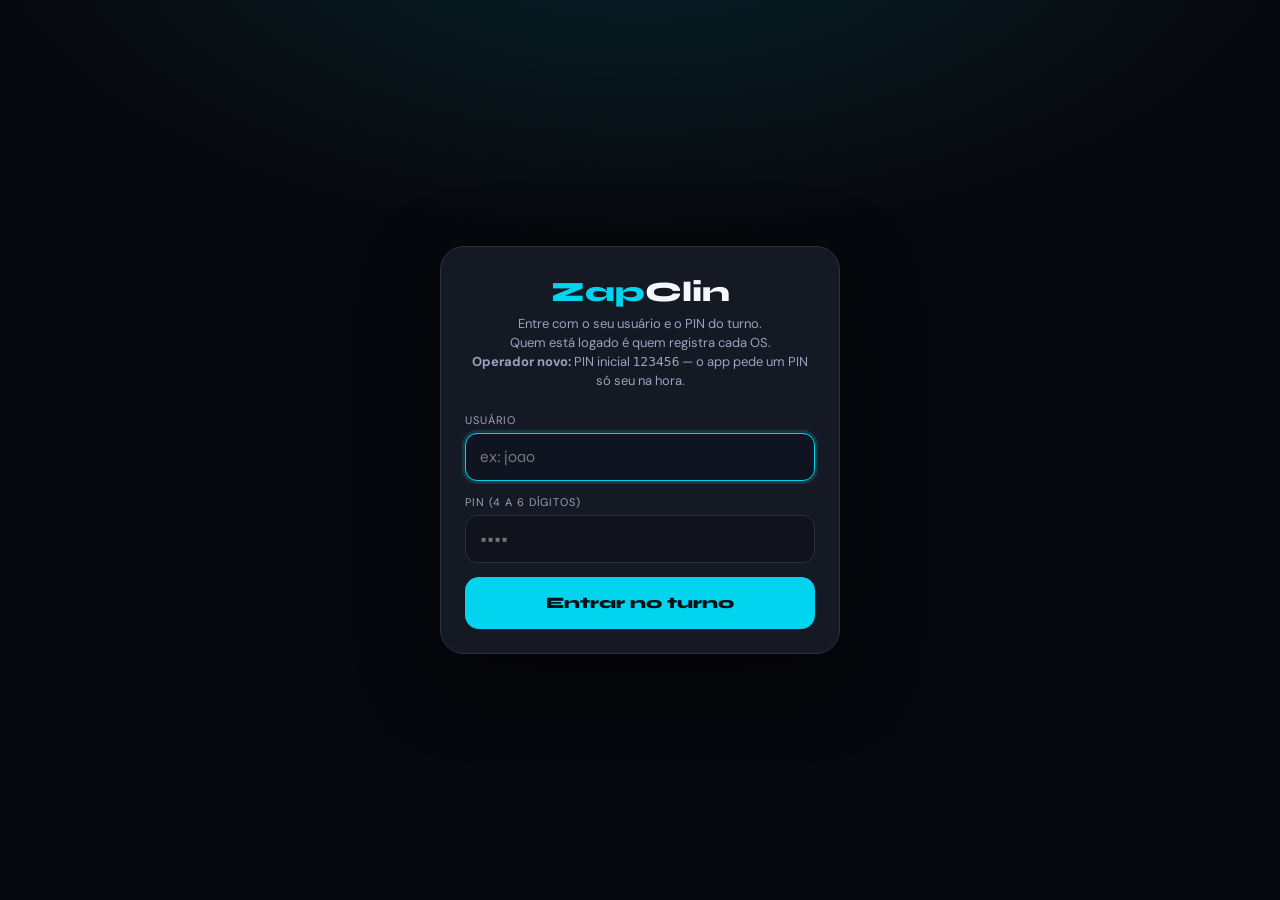
==== commit 7a94b18f: "feat(auth): PIN inicial 123456 e troca obrigatoria no primeiro acesso (#32) Operador/supervisor entr" ====
--- a/index.html
+++ b/index.html
@@ -1,7 +1,16 @@
 <!DOCTYPE html>
 <!--
   ZAPCLIN — INDEX.HTML (GitHub Pages)
-  Versão : 4.36.0 | Data: 31/08/2026
+  Versão : 4.36.4 | Data: 31/08/2026
+  NOVO v4.36.4:
+  - Primeiro acesso do operador: PIN inicial 123456 e tela obrigatória para cadastrar o PIN próprio (GAS 3.57).
+  NOVO v4.36.3:
+  NOVO v4.36.2:
+  - Menu do balcão + cockpit Rede: chips Rede/Golden/Rio Anil; toque na loja = sistema de uma unidade.
+    Painel só no rodapé e no card da Home do ADM. Dashboard/Vendas/Relatório saem da lateral.
+  - SW puxa versão nova sozinho (updateViaCache none + poll 60s). Sem depender de ?force=.
+  NOVO v4.36.1:
+  - Login: espera 30s o Apps Script (a 1ª entrada demora ~15s; o corte aos 15s fingia “sem conexão”)
   NOVO v4.36.0:
   - Login de turno: operador, supervisor e ADM; carimbo de quem registrou; mesma PWA nas duas lojas
   NOVO v4.35.0:
@@ -333,7 +342,7 @@
 <title>ZapClin</title>
 <link rel="preconnect" href="https://fonts.googleapis.com">
 <link href="https://fonts.googleapis.com/css2?family=Syne:wght@400;600;700;800&family=DM+Sans:wght@300;400;500;600&family=Inter:wght@500;600;700;800&display=swap" rel="stylesheet">
-<link rel="stylesheet" href="zc-app.css?v=v4.36.0">
+<link rel="stylesheet" href="zc-app.css?v=v4.36.4">
 
 </head>
 <body>
@@ -341,7 +350,7 @@
 <div class="zc-login-gate show" id="zcLoginGate" aria-hidden="false">
   <form class="zc-login-card" onsubmit="zcAuthLoginSubmit_(event)">
     <div class="zc-login-brand"><span class="z">Zap</span>Clin</div>
-    <div class="zc-login-sub">Entre com o seu usuário e o PIN do turno.<br>Quem está logado é quem registra cada OS.</div>
+    <div class="zc-login-sub">Entre com o seu usuário e o PIN do turno.<br>Quem está logado é quem registra cada OS.<br><strong>Operador novo:</strong> PIN inicial <code>123456</code> — o app pede um PIN só seu na hora.</div>
     <label class="zc-login-label" for="zcLoginUsuario">Usuário</label>
     <input class="zc-login-input" id="zcLoginUsuario" name="usuario" autocomplete="username" autocapitalize="off" spellcheck="false" placeholder="ex: joao">
     <label class="zc-login-label" for="zcLoginPin">PIN (4 a 6 dígitos)</label>
@@ -351,6 +360,19 @@
   </form>
 </div>
 
+<div class="zc-login-gate" id="zcPinTrocaGate" aria-hidden="true">
+  <form class="zc-login-card" onsubmit="zcAuthTrocarPinSubmit_(event)">
+    <div class="zc-login-brand"><span class="z">Zap</span>Clin</div>
+    <div class="zc-login-sub">Primeiro acesso. O PIN <code>123456</code> é só para entrar agora.<br>Cadastre um PIN de 4 a 6 dígitos que só você sabe. O ADM consegue recuperar na Equipe se você esquecer.</div>
+    <label class="zc-login-label" for="zcPinNovo">Novo PIN</label>
+    <input class="zc-login-input" id="zcPinNovo" type="password" inputmode="numeric" maxlength="6" autocomplete="new-password" placeholder="••••">
+    <label class="zc-login-label" for="zcPinNovo2">Repita o PIN</label>
+    <input class="zc-login-input" id="zcPinNovo2" type="password" inputmode="numeric" maxlength="6" autocomplete="new-password" placeholder="••••">
+    <div class="zc-login-erro" id="zcPinTrocaErro"></div>
+    <button class="zc-login-btn" id="zcPinTrocaBtn" type="submit">Salvar meu PIN</button>
+  </form>
+</div>
+
 <!-- ═══ SIDEBAR OVERLAY (mobile) ═══ -->
 <div class="sb-overlay" id="sbOverlay" onclick="fecharSidebar()"></div>
 
@@ -362,7 +384,7 @@
       <div class="sb-brand-name"><span class="sb-brand-z">Zap</span><span class="sb-brand-c">Clin</span></div>
       <div class="sb-status">
         <span class="sb-dot sb-offline" id="sbDot"></span>
-        <span class="sb-status-txt" id="sbStatusTxt">Verificando... · v4.36.0</span>
+        <span class="sb-status-txt" id="sbStatusTxt">Verificando... · v4.36.4</span>
       </div>
     </div>
   </div>
@@ -372,12 +394,10 @@
     <div class="zc-sessao-meta" id="zcSessaoMeta">—</div>
     <button type="button" class="zc-sessao-sair" onclick="zcAuthEncerrarTurno_()">Encerrar turno</button>
   </div>
-  <div class="zc-unidade-filtro" id="zcUnidadeFiltroWrap">
-    <select id="zcUnidadeFiltro" onchange="zcAuthOnUnidadeChange_()">
-      <option value="golden">Golden Shopping</option>
-      <option value="anil">Rio Anil</option>
-      <option value="rede">Rede (as duas)</option>
-    </select>
+  <div class="zc-loja-switch" id="zcLojaSwitch" aria-label="Ver loja">
+    <button type="button" class="zc-loja-chip" data-loja="rede" onclick="zcAuthSetUnidadeFiltro_('rede')">Rede</button>
+    <button type="button" class="zc-loja-chip" data-loja="golden" onclick="zcAuthSetUnidadeFiltro_('golden')">Golden</button>
+    <button type="button" class="zc-loja-chip" data-loja="anil" onclick="zcAuthSetUnidadeFiltro_('anil')">Rio Anil</button>
   </div>
 
   <nav class="sb-nav">
@@ -391,55 +411,29 @@
     <button class="sb-btn" data-page="clientes" onclick="goTo('clientes',this)">
       <span class="sb-icon">👥</span> Clientes
     </button>
+    <button class="sb-btn" data-page="operacao" onclick="goTo('operacao',this)">
+      <span class="sb-icon">🧭</span> Operação
+    </button>
     <button class="sb-btn" data-page="relacionamento" onclick="goTo('relacionamento',this)">
       <span class="sb-icon">💎</span> Relacionamento
     </button>
-    <button class="sb-btn" data-page="operacao" onclick="goTo('operacao',this)">
-      <span class="sb-icon">🧭</span> Operação
-    </button>
-    <button class="sb-btn" data-page="custos" onclick="goTo('custos',this)">
+    <button class="sb-btn" data-page="custos" id="sbBtnCustos" onclick="goTo('custos',this)" style="display:none">
       <span class="sb-icon">💸</span> Custos
     </button>
-
-    <!-- ═══ ADMIN SECTION — aparece na Fase 3 ═══ -->
-    <div class="sb-admin-section" id="sbAdminSection">
-      <div class="sb-divider">ADMINISTRAÇÃO</div>
-      <button class="sb-btn" data-page="admin" onclick="goTo('admin',this)">
-        <span class="sb-icon">📊</span> Painel Admin
-      </button>
-      <button class="sb-btn" data-page="dashboard" onclick="goTo('dashboard',this)">
-        <span class="sb-icon">📈</span> Dashboard
-      </button>
-      <button class="sb-btn" data-page="lancamentos" onclick="goTo('lancamentos',this)">
-        <span class="sb-icon">💹</span> Vendas
-      </button>
-      <button class="sb-btn" data-page="relatorio" onclick="goTo('relatorio',this)">
-        <span class="sb-icon">📋</span> Relatório
-      </button>
-      <button class="sb-btn" data-page="historico" onclick="goTo('historico',this)">
-        <span class="sb-icon">🗂️</span> Histórico
-      </button>
-      <button class="sb-btn" data-page="historico-custos" onclick="goTo('historico-custos',this)">
-        <span class="sb-icon">💸</span> Hist. Custos
-      </button>
-      <button class="sb-btn" data-page="aceites" onclick="goTo('aceites',this)">
-        <span class="sb-icon">✅</span> Aceites
-      </button>
-      <button class="sb-btn" data-page="logs" onclick="goTo('logs',this)">
-        <span class="sb-icon">🧭</span> Logs
-      </button>
-    </div>
   </nav>
 
   <div class="sb-footer">
     <!-- Timer admin — Fase 3 -->
     <div class="sb-admin-bar" id="sbAdminBar">
       <span>🔐 Admin <span id="sbTimer">1:00</span></span>
-      <button class="sb-sair" onclick="adminLogout()">Sair</button>
+      <button class="sb-sair" onclick="adminLogout()">Voltar ao balcão</button>
     </div>
     <!-- Botão gerenciar -->
-    <button class="sb-gerenciar" id="sbGerenciarBtn" onclick="abrirAdmin()">
-      🔐 Gerenciar
+    <button class="sb-gerenciar" id="sbGerenciarBtn" data-page="admin" onclick="abrirAdmin()" style="display:none">
+      Painel
+    </button>
+    <button class="sb-gerenciar" id="sbEquipeBtn" type="button" onclick="zcAuthAbrirEquipe_()" style="display:none">
+      Equipe
     </button>
     <!-- Input oculto para manter webAppUrl funcional -->
     <input type="hidden" id="webAppUrl">
@@ -454,7 +448,7 @@
     <!-- Mobile Header -->
     <div class="mobile-header">
       <button class="mh-hamburger" onclick="toggleSidebar()">☰</button>
-      <span class="mh-title" id="mobileTitle">ZapClin <span class="mh-version" id="mobileVersion">v4.36.0</span></span>
+      <span class="mh-title" id="mobileTitle">ZapClin <span class="mh-version" id="mobileVersion">v4.36.4</span></span>
       <!-- [v4.4 MOBILE]
            Botão/casa removido definitivamente do topo mobile.
            A área direita passa a mostrar somente a data para evitar duplicidade de Home. -->
@@ -537,7 +531,7 @@
     <div class="home-topo">
       <div class="home-topo-left">
         <div class="home-topo-greeting" id="homeGreeting">Bom dia 👋</div>
-        <div class="home-topo-sub">Pronto para atender!</div>
+        <div class="home-topo-sub" id="homeTopoSub">Pronto para atender!</div>
       </div>
       <!-- [v4.7 REMOÇÃO]
            A data da Home foi removida para evitar duplicidade no mobile
@@ -550,17 +544,64 @@
       <div class="home-stat hs-cyan">
         <div class="hs-label">Atendimentos hoje</div>
         <div class="hs-val cyan" id="homeAtend">—</div>
-        <div class="hs-sub">serviços lançados hoje</div>
+        <div class="hs-sub" id="homeAtendSub">serviços lançados hoje</div>
       </div>
       <div class="home-stat hs-orange">
         <div class="hs-label">Clientes ativos</div>
         <div class="hs-val orange" id="homeAtivos">—</div>
-        <div class="hs-sub">em andamento ou pronto</div>
+        <div class="hs-sub" id="homeAtivosSub">em andamento ou pronto</div>
       </div>
     </div>
     <div class="home-source-note" id="homeLancInfo"></div>
 
+    <div class="home-loja-bar" id="homeLojaBar">
+      <div>
+        <div class="home-loja-bar-k">Você está na loja</div>
+        <div class="home-loja-bar-v" id="homeLojaBarNome">Golden Shopping</div>
+      </div>
+      <button type="button" class="home-loja-bar-btn" onclick="zcAuthVoltarRede_()">Voltar à rede</button>
+    </div>
+
+    <div id="homeRedeCockpit">
+      <div class="home-sec-label">Unidades — toque para operar como uma loja só</div>
+      <div class="home-store-grid">
+        <button type="button" class="home-store-card" id="homeStoreGolden" onclick="zcAuthEntrarLoja_('golden')">
+          <div class="home-store-name">Golden Shopping</div>
+          <div class="home-store-end">Calhau · São Luís</div>
+          <div class="home-store-row"><span>Atendimentos hoje</span><b id="homeStoreGoldenAtend">—</b></div>
+          <div class="home-store-row"><span>Clientes ativos</span><b id="homeStoreGoldenAtivos">—</b></div>
+          <div class="home-store-cta">Abrir a loja ›</div>
+        </button>
+        <button type="button" class="home-store-card anil" id="homeStoreAnil" onclick="zcAuthEntrarLoja_('anil')">
+          <div class="home-store-name">Rio Anil</div>
+          <div class="home-store-end">Nova unidade</div>
+          <div class="home-store-row"><span>Atendimentos hoje</span><b id="homeStoreAnilAtend">—</b></div>
+          <div class="home-store-row"><span>Clientes ativos</span><b id="homeStoreAnilAtivos">—</b></div>
+          <div class="home-store-cta">Abrir a loja ›</div>
+        </button>
+      </div>
+    </div>
+
+    <div id="homeRedeGestao">
+      <div class="home-sec-label">Gestão da rede</div>
+      <div class="home-grid">
+        <div class="home-card" style="--hc:var(--blue)" onclick="abrirAdmin()">
+          <div class="hc-icon">📊</div>
+          <div class="hc-name">Painel</div>
+          <div class="hc-desc">Soma das duas lojas, números e relatórios</div>
+          <div class="hc-arr">›</div>
+        </div>
+        <div class="home-card" style="--hc:var(--purple)" onclick="zcAuthAbrirEquipe_()">
+          <div class="hc-icon">👥</div>
+          <div class="hc-name">Equipe</div>
+          <div class="hc-desc">Cadastrar operadores, PIN e turno</div>
+          <div class="hc-arr">›</div>
+        </div>
+      </div>
+    </div>
+
     <!-- Grid de menu -->
+    <div id="homeBalcaoBlock">
     <div class="home-sec-label">Menu principal</div>
     <div class="home-grid">
       <div class="home-card" style="--hc:var(--cyan)" onclick="goTo('registrar',null)">
@@ -575,30 +616,37 @@
         <div class="hc-desc">Cadastro e atendimentos</div>
         <div class="hc-arr">›</div>
       </div>
+      <div class="home-card" style="--hc:var(--green)" onclick="goTo('operacao',null)">
+        <div class="hc-icon">🧭</div>
+        <div class="hc-name">Operação</div>
+        <div class="hc-desc">Fila de produção e SLA</div>
+        <div class="hc-arr">›</div>
+      </div>
       <div class="home-card" style="--hc:var(--blue)" onclick="goTo('relacionamento',null)">
         <div class="hc-icon">💎</div>
         <div class="hc-name">Relacionamento</div>
         <div class="hc-desc">Retorno, fidelidade e campanhas</div>
         <div class="hc-arr">›</div>
       </div>
-      <div class="home-card" style="--hc:var(--green)" onclick="goTo('operacao',null)">
-        <div class="hc-icon">🧭</div>
-        <div class="hc-name">Operação</div>
-        <div class="hc-desc">Fila de produção e SLA</div>
-        <div class="hc-arr">›</div>
-      </div>
-      <div class="home-card" style="--hc:var(--orange)" onclick="goTo('custos',null)">
+      <div class="home-card" id="homeCardCustos" style="--hc:var(--orange);display:none" onclick="goTo('custos',null)">
         <div class="hc-icon">💸</div>
         <div class="hc-name">Custos</div>
         <div class="hc-desc">Controle de gastos</div>
         <div class="hc-arr">›</div>
       </div>
-      <div class="home-card" style="--hc:var(--blue)" onclick="abrirAdmin()">
-        <div class="hc-icon">🔐</div>
-        <div class="hc-name">Gerenciar</div>
-        <div class="hc-desc">Área administrativa</div>
+      <div class="home-card" id="homeCardPainel" style="--hc:var(--blue);display:none" onclick="abrirAdmin()">
+        <div class="hc-icon">📊</div>
+        <div class="hc-name">Painel</div>
+        <div class="hc-desc">Números, equipe e relatórios</div>
         <div class="hc-arr">›</div>
       </div>
+      <div class="home-card" id="homeCardEquipe" style="--hc:var(--purple);display:none" onclick="zcAuthAbrirEquipe_()">
+        <div class="hc-icon">👥</div>
+        <div class="hc-name">Equipe</div>
+        <div class="hc-desc">Cadastrar operadores, PIN e turno</div>
+        <div class="hc-arr">›</div>
+      </div>
+    </div>
     </div>
 
   </div>
@@ -793,7 +841,7 @@
       <div class="admin-badge-left">📈 Dashboard</div>
       <div class="admin-badge-timer">Sessão: <span id="adminTimerDisplay3">1:00</span></div>
     </div>
-    <button class="admin-badge-sair" onclick="adminLogout()">Sair</button>
+    <button class="admin-badge-sair" onclick="adminLogout()">Voltar ao balcão</button>
   </div>
 
   <!-- Seletor de mês -->
@@ -987,18 +1035,20 @@
 <div class="page" id="page-admin">
   <div class="admin-badge">
     <div>
-      <div class="admin-badge-left">🔐 Modo Administrador</div>
+      <div class="admin-badge-left">📊 Painel <span class="admin-escopo-pill" id="adminBadgeEscopo"></span></div>
       <div class="admin-badge-timer">Sessão encerra em <span id="adminTimerDisplay">1:00</span></div>
     </div>
-    <button class="admin-badge-sair" onclick="adminLogout()">Sair</button>
-  </div>
-  <div class="section-title">Visão Geral</div>
+    <button class="admin-badge-sair" onclick="adminLogout()">Voltar ao balcão</button>
+  </div>
+  <div class="section-title" id="adminVisaoTitulo">Visão Geral</div>
+  <p class="admin-escopo-sub" id="adminEscopoSub">Números do escopo atual (Rede ou uma loja).</p>
   <div class="kpi-grid">
     <div class="kpi-card cyan"><div class="kpi-label">Faturamento Hoje</div><div class="kpi-value cyan" id="kAdminHoje">—</div><div class="kpi-sub" id="kAdminHojeN">— serviços</div></div>
     <div class="kpi-card red"><div class="kpi-label">Custos Hoje</div><div class="kpi-value red" id="kAdminCusHoje">—</div><div class="kpi-sub">gastos</div></div>
     <div class="kpi-card green"><div class="kpi-label">Faturamento Mês</div><div class="kpi-value green" id="kAdminMes">—</div><div class="kpi-sub" id="kAdminMesN">— serviços</div></div>
     <div class="kpi-card yellow"><div class="kpi-label">Resultado Mês</div><div class="kpi-value yellow" id="kAdminResultado">—</div><div class="kpi-sub" id="kAdminMargem">margem —%</div></div>
   </div>
+  <div class="admin-rede-break" id="adminRedeBreakdown" hidden></div>
   <div class="section-title">Resumo diário</div>
   <div class="strategy-card" id="adminResumoDiario">
     <div class="strategy-head">
@@ -1073,11 +1123,21 @@
   </div>
   <div class="section-title">Gestão</div>
   <div class="admin-atalhos">
+    <div class="atalho-card" onclick="zcAuthAbrirEquipe_()">
+      <span class="atalho-icon">👥</span>
+      <div class="atalho-info"><div class="atalho-title">Equipe e turnos</div><div class="atalho-sub">Cadastrar operador, PIN e loja</div></div>
+      <span class="atalho-arr">›</span>
+    </div>
     <div class="atalho-card" onclick="goTo('dashboard',null)">
       <span class="atalho-icon">📈</span>
       <div class="atalho-info"><div class="atalho-title">Dashboard</div><div class="atalho-sub">Gráficos por dia e tipo</div></div>
       <span class="atalho-arr">›</span>
     </div>
+    <div class="atalho-card" onclick="goTo('lancamentos',null)">
+      <span class="atalho-icon">💹</span>
+      <div class="atalho-info"><div class="atalho-title">Vendas</div><div class="atalho-sub">Lançamentos do caixa</div></div>
+      <span class="atalho-arr">›</span>
+    </div>
     <div class="atalho-card" onclick="goTo('relatorio',null)">
       <span class="atalho-icon">📋</span>
       <div class="atalho-info"><div class="atalho-title">Relatório Mensal</div><div class="atalho-sub">Enviar e salvar PDF</div></div>
@@ -1107,12 +1167,12 @@
 
   <div class="zc-users-admin" id="zcUsersAdmin">
     <div class="section-title">Equipe e turnos</div>
-    <p class="zc-login-sub" style="text-align:left;margin:0 0 12px">Cadastre operador (balcão), supervisor (responsável da loja) e ADM. Cada um tem o próprio PIN — o que registrar no turno fica no nome dele.</p>
+    <p class="zc-login-sub" style="text-align:left;margin:0 0 12px">Cadastre operador ou supervisor. O PIN inicial é sempre <strong>123456</strong>; no primeiro login o app obriga a troca. O PIN novo fica na planilha (coluna PIN_RECUPERA) para você recuperar se alguém esquecer. ADM não usa esse fluxo.</p>
     <div id="zcUsersLista"><div class="skeleton-card sm"></div></div>
     <div class="zc-user-form" style="margin-top:16px">
       <div class="form-group"><label class="form-label">Usuário (login)</label><input class="form-input blue" id="zcUserUsuario" placeholder="joao" autocomplete="off"></div>
       <div class="form-group"><label class="form-label">Nome</label><input class="form-input blue" id="zcUserNome" placeholder="João"></div>
-      <div class="form-group"><label class="form-label">PIN novo (4–6 dígitos; vazio = manter)</label><input class="form-input blue" id="zcUserPin" type="password" inputmode="numeric" maxlength="6" placeholder="••••"></div>
+      <div class="form-group"><label class="form-label">PIN (só ADM; operador novo ignora — usa 123456)</label><input class="form-input blue" id="zcUserPin" type="password" inputmode="numeric" maxlength="6" placeholder="vazio = 123456 no operador novo"></div>
       <div class="form-group"><label class="form-label">Perfil</label>
         <select class="form-input blue" id="zcUserPerfil">
           <option value="operador">Operador (turno / balcão)</option>
@@ -1140,7 +1200,7 @@
       <div class="admin-badge-left">✅ Aceites de OS</div>
       <div class="admin-badge-timer">Sessão: <span id="adminTimerDisplayAceites">1:00</span></div>
     </div>
-    <button class="admin-badge-sair" onclick="adminLogout()">Sair</button>
+    <button class="admin-badge-sair" onclick="adminLogout()">Voltar ao balcão</button>
   </div>
 
   <div class="section-title">Controle de aceite</div>
@@ -1169,7 +1229,7 @@
       <div class="admin-badge-left">🗂️ Histórico de Atendimentos</div>
       <div class="admin-badge-timer">Sessão: <span id="adminTimerDisplay2">1:00</span></div>
     </div>
-    <button class="admin-badge-sair" onclick="adminLogout()">Sair</button>
+    <button class="admin-badge-sair" onclick="adminLogout()">Voltar ao balcão</button>
   </div>
 
   <!-- Filtros de período -->
@@ -1217,7 +1277,7 @@
       <div class="admin-badge-left">💸 Histórico de Custos</div>
       <div class="admin-badge-timer">Sessão: <span id="adminTimerDisplayHc">1:00</span></div>
     </div>
-    <button class="admin-badge-sair" onclick="adminLogout()">Sair</button>
+    <button class="admin-badge-sair" onclick="adminLogout()">Voltar ao balcão</button>
   </div>
 
   <div class="hist-filtros">
@@ -1298,7 +1358,7 @@
       <div class="admin-badge-left">🧭 Observabilidade</div>
       <div class="admin-badge-timer">Sessão: <span id="adminTimerDisplayLogs">1:00</span></div>
     </div>
-    <button class="admin-badge-sair" onclick="adminLogout()">Sair</button>
+    <button class="admin-badge-sair" onclick="adminLogout()">Voltar ao balcão</button>
   </div>
 
   <div class="section-title">Resumo recente</div>
@@ -1348,21 +1408,21 @@
 
 </div>
 
-<script src="zc-version.js?v=v4.36.0"></script>
-<script src="zc-globals.js?v=v4.36.0"></script>
-<script src="zc-api.js?v=v4.36.0"></script>
-<script src="zc-core.js?v=v4.36.0"></script>
-<script src="zc-nav.js?v=v4.36.0"></script>
-<script src="zc-home.js?v=v4.36.0"></script>
-<script src="zc-sync.js?v=v4.36.0"></script>
-<script src="zc-whatsapp.js?v=v4.36.0"></script>
-<script src="zc-admin.js?v=v4.36.0"></script>
-<script src="zc-auth.js?v=v4.36.0"></script>
-<script src="zc-historico-custos.js?v=v4.36.0"></script>
-<script src="zc-registrar.js?v=v4.36.0"></script>
-<script src="zc-clientes.js?v=v4.36.0"></script>
-<script src="zc-operacao.js?v=v4.36.0"></script>
-<script src="zc-crm.js?v=v4.36.0"></script>
+<script src="zc-version.js?v=v4.36.4"></script>
+<script src="zc-globals.js?v=v4.36.4"></script>
+<script src="zc-api.js?v=v4.36.4"></script>
+<script src="zc-core.js?v=v4.36.4"></script>
+<script src="zc-nav.js?v=v4.36.4"></script>
+<script src="zc-home.js?v=v4.36.4"></script>
+<script src="zc-sync.js?v=v4.36.4"></script>
+<script src="zc-whatsapp.js?v=v4.36.4"></script>
+<script src="zc-admin.js?v=v4.36.4"></script>
+<script src="zc-auth.js?v=v4.36.4"></script>
+<script src="zc-historico-custos.js?v=v4.36.4"></script>
+<script src="zc-registrar.js?v=v4.36.4"></script>
+<script src="zc-clientes.js?v=v4.36.4"></script>
+<script src="zc-operacao.js?v=v4.36.4"></script>
+<script src="zc-crm.js?v=v4.36.4"></script>
 <script>
 // ═══════════════════════════════════════════════════════
 // ZAPCLIN — app inline (Pacote Z.7: zc-operacao + zc-crm extraídos)
@@ -3214,10 +3274,22 @@
     return;
   }
   window.addEventListener('load',function(){
-    navigator.serviceWorker.register('./sw.js?v=4.33.3',{scope:'./'})
+    var swUrl='./sw.js?v='+encodeURIComponent(APP_VERSION);
+    navigator.serviceWorker.register(swUrl,{scope:'./',updateViaCache:'none'})
       .then(function(reg){
         console.log('[ZapClin] Service Worker registrado:',reg.scope);
-        try{reg.update();}catch(e){}
+        function puxarVersao_(){
+          try{reg.update();}catch(e){}
+          if(reg.waiting){
+            try{reg.waiting.postMessage({type:'SKIP_WAITING'});}catch(e){}
+          }
+        }
+        puxarVersao_();
+        setInterval(puxarVersao_,60000);
+        document.addEventListener('visibilitychange',function(){
+          if(!document.hidden)puxarVersao_();
+        });
+        window.addEventListener('focus',puxarVersao_);
         if(reg.waiting){
           try{reg.waiting.postMessage({type:'SKIP_WAITING'});}catch(e){}
         }
--- a/zc-app.css
+++ b/zc-app.css
@@ -40,6 +40,7 @@
   .sb-gerenciar{width:100%;padding:10px 12px;background:rgba(255,255,255,.04);border:1px solid var(--border);border-radius:12px;color:var(--muted);font-family:var(--font-head);font-size:12px;font-weight:600;cursor:pointer;display:flex;align-items:center;gap:8px;-webkit-user-select:none;transition:all .15s}
   .sb-gerenciar:hover{background:rgba(255,255,255,.07);color:var(--text)}
   .sb-gerenciar:active{transform:scale(.97)}
+  .sb-gerenciar.active{background:rgba(0,229,255,.1);color:var(--cyan);border:1px solid rgba(0,229,255,.2)}
 
   /* ═══ LAYOUT ═══ */
   .app-layout{display:block;min-height:100vh}
@@ -1024,9 +1025,47 @@
   .zc-sessao-nome{font-family:var(--font-head);font-size:13px;font-weight:700;color:var(--text)}
   .zc-sessao-meta{font-size:11px;color:var(--muted);margin-top:2px}
   .zc-sessao-sair{margin-top:8px;width:100%;height:32px;border-radius:9px;border:1px solid var(--border);background:transparent;color:var(--muted);font-size:11px;font-weight:700;cursor:pointer}
-  .zc-unidade-filtro{margin:8px 12px 0;display:none}
-  .zc-unidade-filtro select{width:100%;height:36px;border-radius:10px;border:1px solid var(--border);background:var(--surface);color:var(--text);padding:0 10px;font-size:12px}
-  .zc-users-admin{margin-top:8px}
+  .zc-loja-switch{display:none;margin:10px 12px 0;gap:6px}
+  .zc-loja-chip{flex:1;height:36px;border-radius:10px;border:1px solid var(--border);background:var(--card);color:var(--muted);font-family:var(--font-head);font-size:11px;font-weight:700;cursor:pointer}
+  .zc-loja-chip.on{background:rgba(0,212,238,.12);border-color:rgba(0,212,238,.4);color:var(--cyan)}
+  #homeRedeCockpit,#homeLojaBar,#homeRedeGestao{display:none}
+  .home-loja-bar{align-items:center;justify-content:space-between;gap:12px;background:var(--card);border:1px solid var(--border);border-radius:16px;padding:14px 16px;margin-bottom:16px}
+  .home-loja-bar-k{font-size:10px;letter-spacing:.08em;text-transform:uppercase;color:var(--muted)}
+  .home-loja-bar-v{font-family:var(--font-head);font-size:16px;font-weight:800;margin-top:2px}
+  .home-loja-bar-btn{height:36px;padding:0 12px;border-radius:10px;border:1px solid var(--border);background:var(--card-2,var(--surface));color:var(--text);font-size:12px;font-weight:700;cursor:pointer;white-space:nowrap}
+  .home-store-grid{display:grid;grid-template-columns:1fr 1fr;gap:12px;margin-bottom:8px}
+  .home-store-card{text-align:left;background:var(--card);border:1px solid var(--border);border-radius:16px;padding:16px;cursor:pointer;color:inherit}
+  .home-store-card:hover{border-color:var(--cyan)}
+  .home-store-card.anil:hover{border-color:var(--purple)}
+  .home-store-name{font-family:var(--font-head);font-size:15px;font-weight:800;margin-bottom:2px}
+  .home-store-end{font-size:12px;color:var(--muted);margin-bottom:10px}
+  .home-store-row{display:flex;justify-content:space-between;font-size:13px;color:var(--muted);padding:4px 0}
+  .home-store-row b{color:var(--text);font-family:var(--font-data)}
+  .home-store-cta{margin-top:10px;font-size:12px;font-weight:700;color:var(--cyan)}
+  .home-store-card.anil .home-store-cta{color:var(--purple)}
+  @media(max-width:560px){.home-store-grid{grid-template-columns:1fr}}
+  body.zc-perfil-operador #sbBtnCustos,
+  body.zc-perfil-operador #homeCardCustos,
+  body.zc-perfil-operador #sbGerenciarBtn,
+  body.zc-perfil-operador #sbEquipeBtn,
+  body.zc-perfil-operador #homeCardPainel,
+  body.zc-perfil-operador #homeCardEquipe,
+  body.zc-perfil-supervisor #sbGerenciarBtn,
+  body.zc-perfil-supervisor #sbEquipeBtn,
+  body.zc-perfil-supervisor #homeCardPainel,
+  body.zc-perfil-supervisor #homeCardEquipe{display:none !important}
+  body.zc-perfil-adm .sb-admin-bar,
+  body.zc-perfil-adm .admin-badge-timer{display:none !important}
+  .zc-users-admin{margin-top:8px;scroll-margin-top:16px}
+  .admin-escopo-pill{display:inline-block;margin-left:8px;padding:2px 8px;border-radius:999px;font-size:11px;font-weight:700;background:rgba(0,212,238,.12);color:var(--cyan);vertical-align:middle}
+  .admin-escopo-sub{font-size:13px;color:var(--muted);margin:-4px 0 14px}
+  .admin-rede-break{margin:0 0 22px;padding:14px 16px;border:1px solid var(--border);border-radius:16px;background:var(--card)}
+  .admin-rede-break table{width:100%;border-collapse:collapse;font-size:13px}
+  .admin-rede-break th,.admin-rede-break td{text-align:left;padding:8px 6px;border-bottom:1px solid var(--border)}
+  .admin-rede-break th{font-size:11px;text-transform:uppercase;letter-spacing:.04em;color:var(--muted);font-weight:700}
+  .admin-rede-break td b{font-family:var(--font-data)}
+  .sb-footer .sb-gerenciar+#sbEquipeBtn{margin-top:8px}
   .zc-user-row{display:flex;justify-content:space-between;gap:8px;padding:10px 0;border-bottom:1px solid var(--border);font-size:13px}
+  .zc-user-actions{display:flex;flex-direction:column;gap:6px;align-items:flex-end}
   .zc-user-form .form-group{margin-bottom:10px}
 
